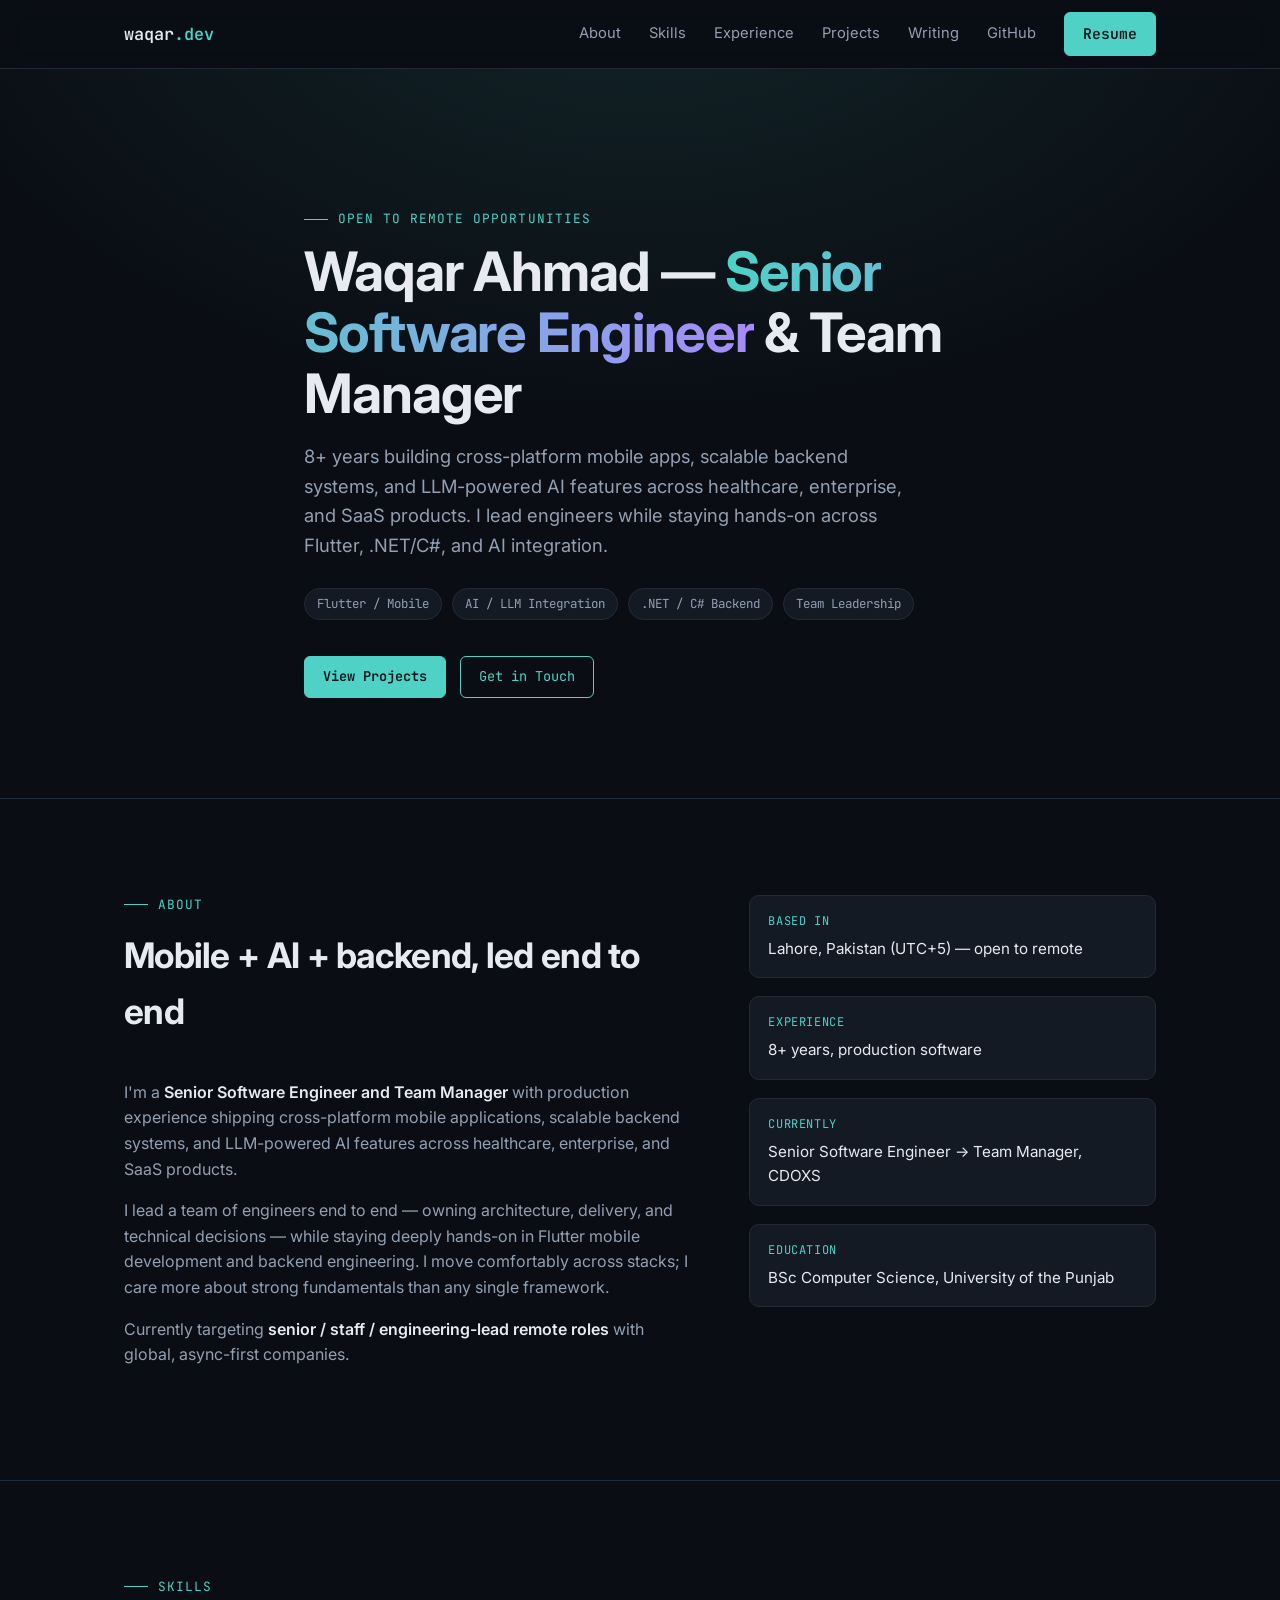
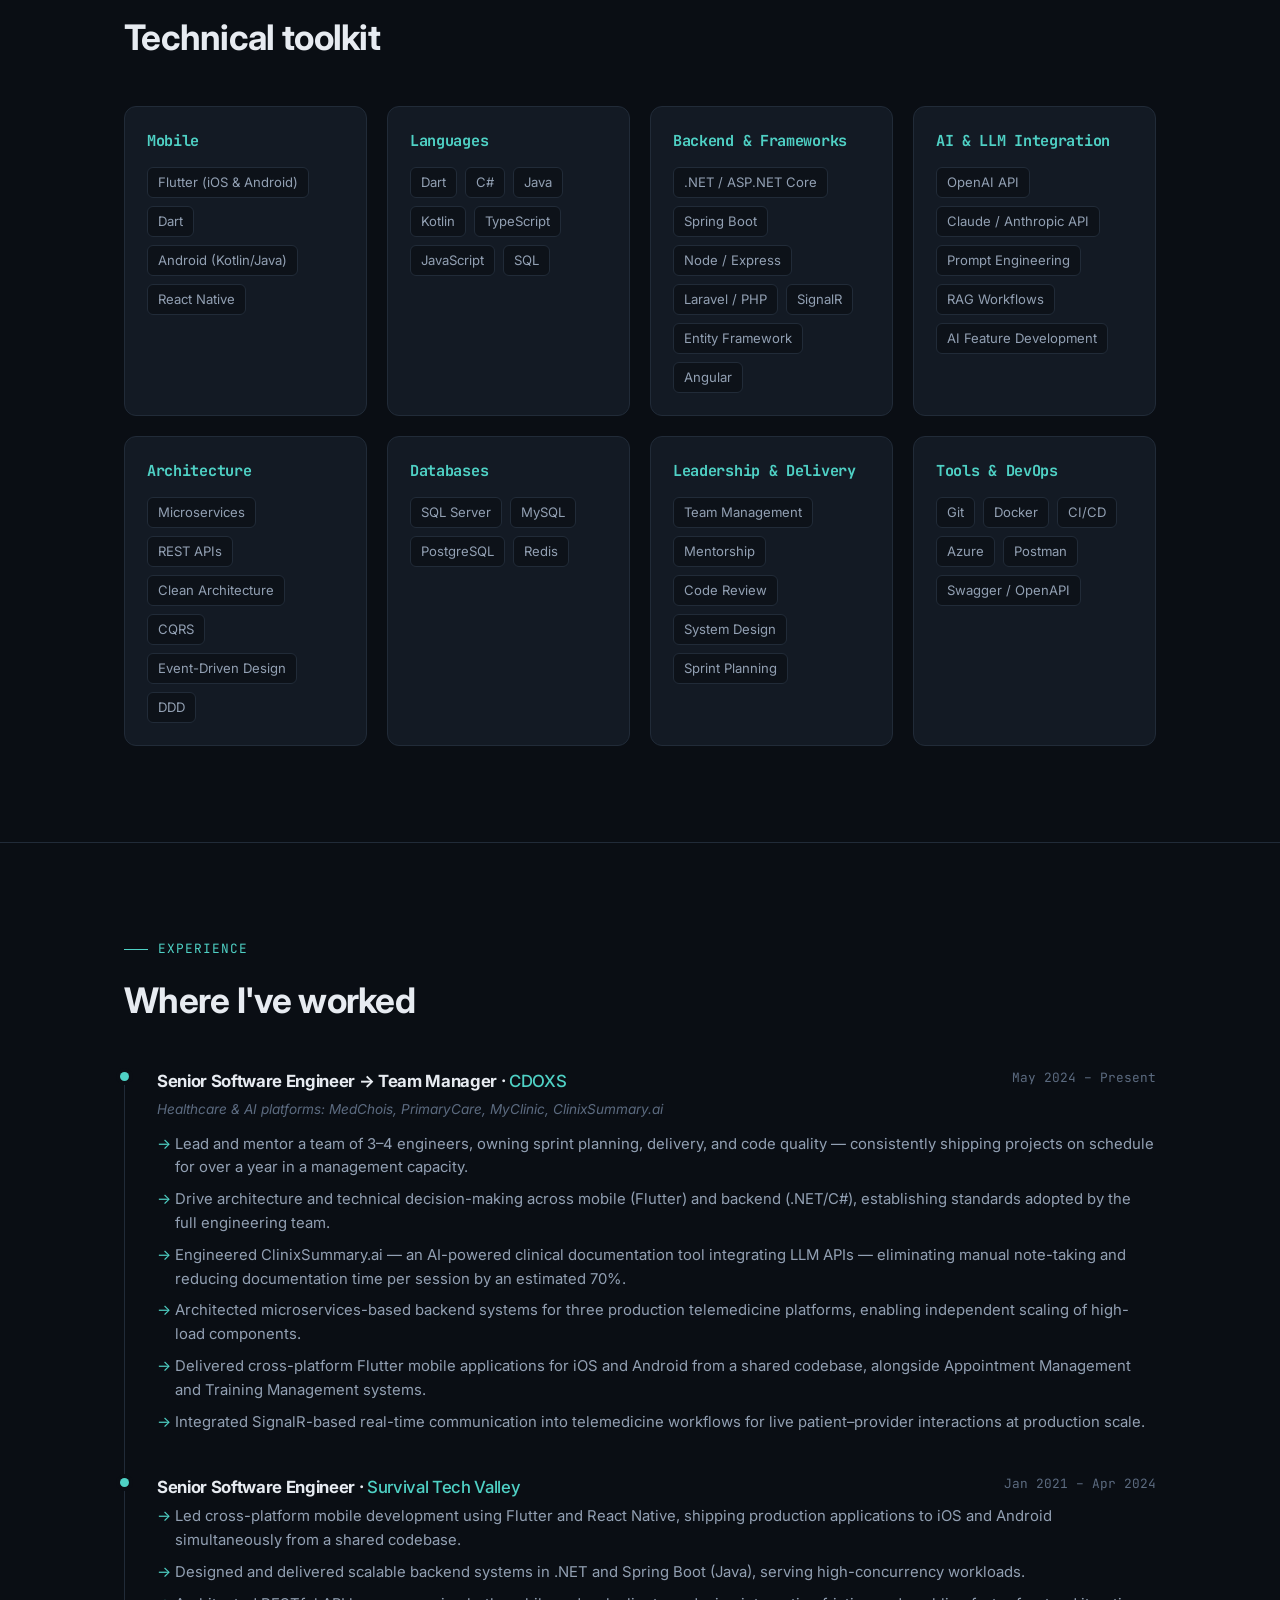
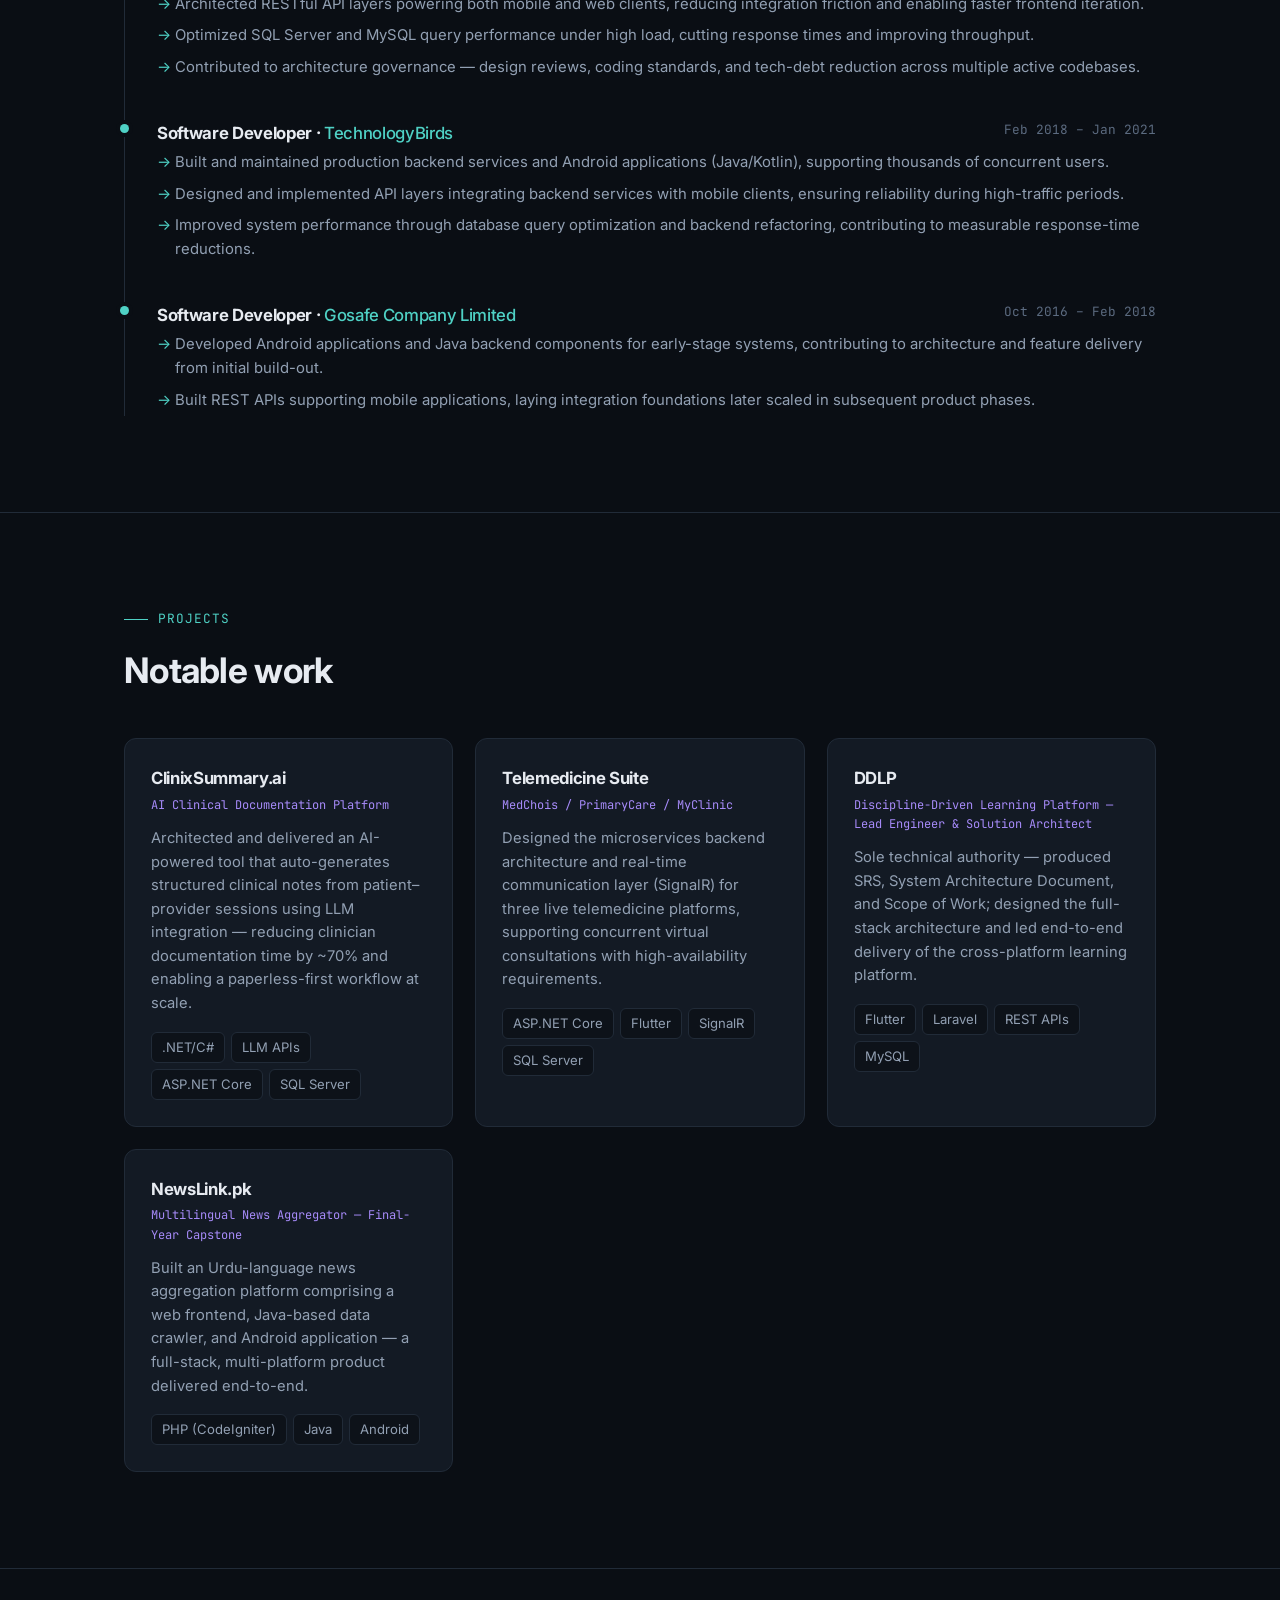
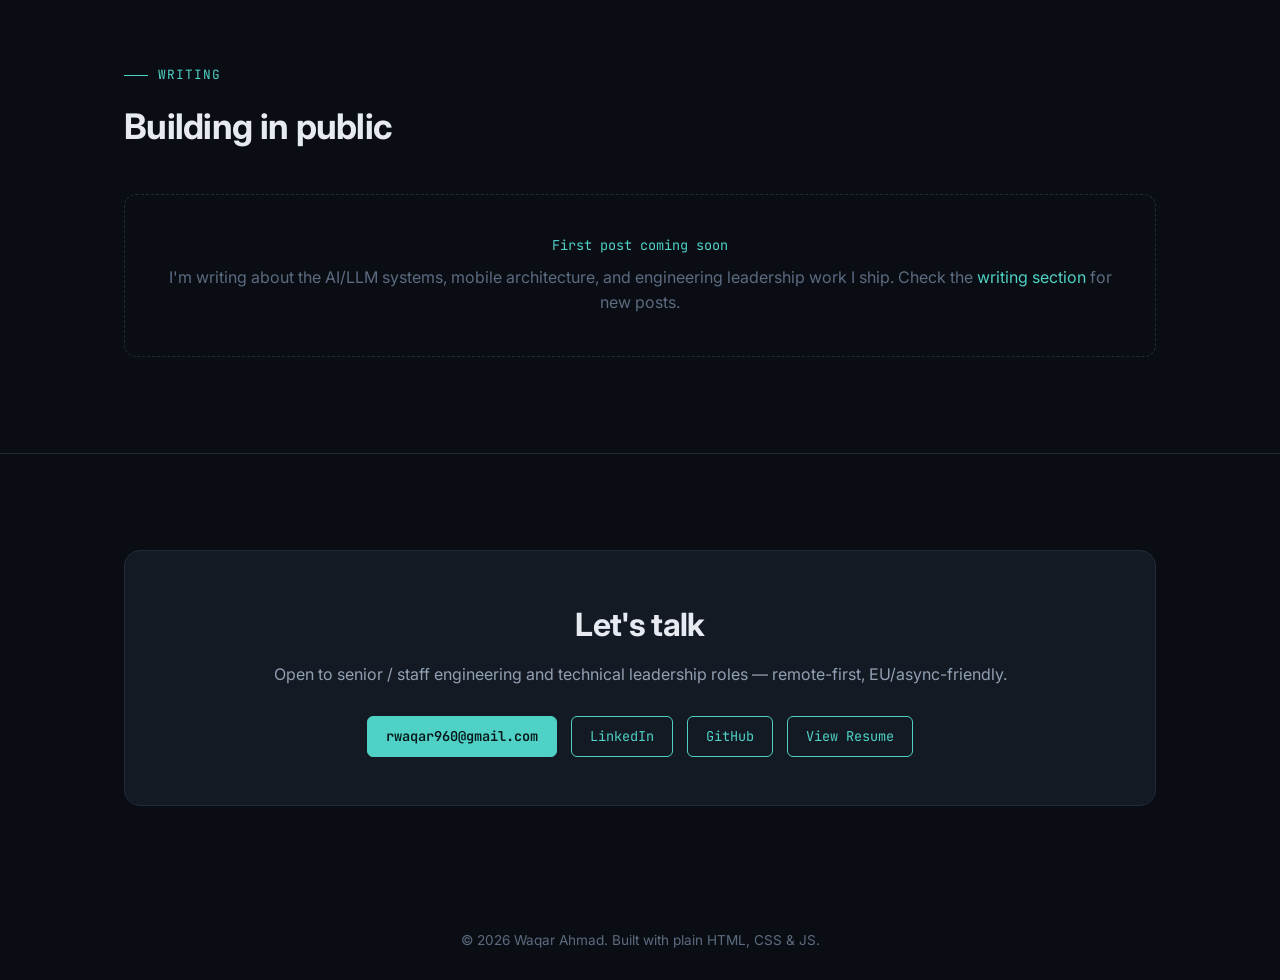
==== index.html @ 9ad50380 "Fix LinkedIn profile URL" ====
<!DOCTYPE html>
<html lang="en">
<head>
<meta charset="UTF-8">
<meta name="viewport" content="width=device-width, initial-scale=1.0">
<title>Waqar Ahmad — Senior Software Engineer & Team Manager</title>
<meta name="description" content="Waqar Ahmad — Senior Software Engineer & Team Manager specializing in Flutter mobile, AI/LLM integration, and .NET/C# backend systems.">
<link rel="icon" href="assets/img/favicon.svg" type="image/svg+xml">
<link rel="preconnect" href="https://fonts.googleapis.com">
<link rel="preconnect" href="https://fonts.gstatic.com" crossorigin>
<link href="https://fonts.googleapis.com/css2?family=Inter:wght@400;500;600;700&family=JetBrains+Mono:wght@400;500;600&display=swap" rel="stylesheet">
<link rel="stylesheet" href="assets/css/style.css">
</head>
<body>

<header>
  <nav class="wrap">
    <a href="#top" class="logo">waqar<span>.dev</span></a>
    <button class="nav-toggle" aria-label="Toggle navigation">☰</button>
    <div class="nav-links">
      <a href="#about">About</a>
      <a href="#skills">Skills</a>
      <a href="#experience">Experience</a>
      <a href="#projects">Projects</a>
      <a href="blog/index.html">Writing</a>
      <a href="https://github.com/rwaqar960" target="_blank" rel="noopener">GitHub</a>
      <a href="resume.html" class="btn solid">Resume</a>
    </div>
  </nav>
</header>

<main>

  <section class="hero" id="top">
    <div class="wrap hero-content">
      <div class="eyebrow">Open to remote opportunities</div>
      <h1>Waqar Ahmad — <span class="grad">Senior Software Engineer</span> & Team Manager</h1>
      <p class="subtitle">
        8+ years building cross-platform mobile apps, scalable backend systems, and LLM-powered AI features
        across healthcare, enterprise, and SaaS products. I lead engineers while staying hands-on across
        Flutter, .NET/C#, and AI integration.
      </p>
      <div class="tags">
        <span class="tag">Flutter / Mobile</span>
        <span class="tag">AI / LLM Integration</span>
        <span class="tag">.NET / C# Backend</span>
        <span class="tag">Team Leadership</span>
      </div>
      <div class="cta-row">
        <a href="#projects" class="btn solid">View Projects</a>
        <a href="#contact" class="btn">Get in Touch</a>
      </div>
    </div>
  </section>

  <section id="about" data-reveal>
    <div class="wrap about-grid">
      <div>
        <div class="eyebrow">About</div>
        <h2 class="section-title">Mobile + AI + backend, led end to end</h2>
        <p>
          I'm a <strong>Senior Software Engineer and Team Manager</strong> with production experience shipping
          cross-platform mobile applications, scalable backend systems, and LLM-powered AI features across
          healthcare, enterprise, and SaaS products.
        </p>
        <p>
          I lead a team of engineers end to end — owning architecture, delivery, and technical decisions — while
          staying deeply hands-on in Flutter mobile development and backend engineering. I move comfortably across
          stacks; I care more about strong fundamentals than any single framework.
        </p>
        <p>
          Currently targeting <strong>senior / staff / engineering-lead remote roles</strong> with global,
          async-first companies.
        </p>
      </div>
      <div class="fact-list">
        <div class="fact"><div class="k">Based in</div><div class="v">Lahore, Pakistan (UTC+5) — open to remote</div></div>
        <div class="fact"><div class="k">Experience</div><div class="v">8+ years, production software</div></div>
        <div class="fact"><div class="k">Currently</div><div class="v">Senior Software Engineer → Team Manager, CDOXS</div></div>
        <div class="fact"><div class="k">Education</div><div class="v">BSc Computer Science, University of the Punjab</div></div>
      </div>
    </div>
  </section>

  <section id="skills" data-reveal>
    <div class="wrap">
      <div class="eyebrow">Skills</div>
      <h2 class="section-title">Technical toolkit</h2>
      <div class="skills-grid">
        <div class="skill-card">
          <h3>Mobile</h3>
          <div class="chips">
            <span class="chip">Flutter (iOS & Android)</span>
            <span class="chip">Dart</span>
            <span class="chip">Android (Kotlin/Java)</span>
            <span class="chip">React Native</span>
          </div>
        </div>
        <div class="skill-card">
          <h3>Languages</h3>
          <div class="chips">
            <span class="chip">Dart</span>
            <span class="chip">C#</span>
            <span class="chip">Java</span>
            <span class="chip">Kotlin</span>
            <span class="chip">TypeScript</span>
            <span class="chip">JavaScript</span>
            <span class="chip">SQL</span>
          </div>
        </div>
        <div class="skill-card">
          <h3>Backend & Frameworks</h3>
          <div class="chips">
            <span class="chip">.NET / ASP.NET Core</span>
            <span class="chip">Spring Boot</span>
            <span class="chip">Node / Express</span>
            <span class="chip">Laravel / PHP</span>
            <span class="chip">SignalR</span>
            <span class="chip">Entity Framework</span>
            <span class="chip">Angular</span>
          </div>
        </div>
        <div class="skill-card">
          <h3>AI & LLM Integration</h3>
          <div class="chips">
            <span class="chip">OpenAI API</span>
            <span class="chip">Claude / Anthropic API</span>
            <span class="chip">Prompt Engineering</span>
            <span class="chip">RAG Workflows</span>
            <span class="chip">AI Feature Development</span>
          </div>
        </div>
        <div class="skill-card">
          <h3>Architecture</h3>
          <div class="chips">
            <span class="chip">Microservices</span>
            <span class="chip">REST APIs</span>
            <span class="chip">Clean Architecture</span>
            <span class="chip">CQRS</span>
            <span class="chip">Event-Driven Design</span>
            <span class="chip">DDD</span>
          </div>
        </div>
        <div class="skill-card">
          <h3>Databases</h3>
          <div class="chips">
            <span class="chip">SQL Server</span>
            <span class="chip">MySQL</span>
            <span class="chip">PostgreSQL</span>
            <span class="chip">Redis</span>
          </div>
        </div>
        <div class="skill-card">
          <h3>Leadership & Delivery</h3>
          <div class="chips">
            <span class="chip">Team Management</span>
            <span class="chip">Mentorship</span>
            <span class="chip">Code Review</span>
            <span class="chip">System Design</span>
            <span class="chip">Sprint Planning</span>
          </div>
        </div>
        <div class="skill-card">
          <h3>Tools & DevOps</h3>
          <div class="chips">
            <span class="chip">Git</span>
            <span class="chip">Docker</span>
            <span class="chip">CI/CD</span>
            <span class="chip">Azure</span>
            <span class="chip">Postman</span>
            <span class="chip">Swagger / OpenAPI</span>
          </div>
        </div>
      </div>
    </div>
  </section>

  <section id="experience" data-reveal>
    <div class="wrap">
      <div class="eyebrow">Experience</div>
      <h2 class="section-title">Where I've worked</h2>
      <div class="timeline">

        <div class="timeline-item">
          <div class="role-row">
            <h3>Senior Software Engineer → Team Manager · <span class="company">CDOXS</span></h3>
            <span class="dates">May 2024 – Present</span>
          </div>
          <div class="context">Healthcare & AI platforms: MedChois, PrimaryCare, MyClinic, ClinixSummary.ai</div>
          <ul>
            <li>Lead and mentor a team of 3–4 engineers, owning sprint planning, delivery, and code quality — consistently shipping projects on schedule for over a year in a management capacity.</li>
            <li>Drive architecture and technical decision-making across mobile (Flutter) and backend (.NET/C#), establishing standards adopted by the full engineering team.</li>
            <li>Engineered ClinixSummary.ai — an AI-powered clinical documentation tool integrating LLM APIs — eliminating manual note-taking and reducing documentation time per session by an estimated 70%.</li>
            <li>Architected microservices-based backend systems for three production telemedicine platforms, enabling independent scaling of high-load components.</li>
            <li>Delivered cross-platform Flutter mobile applications for iOS and Android from a shared codebase, alongside Appointment Management and Training Management systems.</li>
            <li>Integrated SignalR-based real-time communication into telemedicine workflows for live patient–provider interactions at production scale.</li>
          </ul>
        </div>

        <div class="timeline-item">
          <div class="role-row">
            <h3>Senior Software Engineer · <span class="company">Survival Tech Valley</span></h3>
            <span class="dates">Jan 2021 – Apr 2024</span>
          </div>
          <ul>
            <li>Led cross-platform mobile development using Flutter and React Native, shipping production applications to iOS and Android simultaneously from a shared codebase.</li>
            <li>Designed and delivered scalable backend systems in .NET and Spring Boot (Java), serving high-concurrency workloads.</li>
            <li>Architected RESTful API layers powering both mobile and web clients, reducing integration friction and enabling faster frontend iteration.</li>
            <li>Optimized SQL Server and MySQL query performance under high load, cutting response times and improving throughput.</li>
            <li>Contributed to architecture governance — design reviews, coding standards, and tech-debt reduction across multiple active codebases.</li>
          </ul>
        </div>

        <div class="timeline-item">
          <div class="role-row">
            <h3>Software Developer · <span class="company">TechnologyBirds</span></h3>
            <span class="dates">Feb 2018 – Jan 2021</span>
          </div>
          <ul>
            <li>Built and maintained production backend services and Android applications (Java/Kotlin), supporting thousands of concurrent users.</li>
            <li>Designed and implemented API layers integrating backend services with mobile clients, ensuring reliability during high-traffic periods.</li>
            <li>Improved system performance through database query optimization and backend refactoring, contributing to measurable response-time reductions.</li>
          </ul>
        </div>

        <div class="timeline-item">
          <div class="role-row">
            <h3>Software Developer · <span class="company">Gosafe Company Limited</span></h3>
            <span class="dates">Oct 2016 – Feb 2018</span>
          </div>
          <ul>
            <li>Developed Android applications and Java backend components for early-stage systems, contributing to architecture and feature delivery from initial build-out.</li>
            <li>Built REST APIs supporting mobile applications, laying integration foundations later scaled in subsequent product phases.</li>
          </ul>
        </div>

      </div>
    </div>
  </section>

  <section id="projects" data-reveal>
    <div class="wrap">
      <div class="eyebrow">Projects</div>
      <h2 class="section-title">Notable work</h2>
      <div class="projects-grid">

        <div class="project-card">
          <h3>ClinixSummary.ai</h3>
          <span class="role">AI Clinical Documentation Platform</span>
          <p>Architected and delivered an AI-powered tool that auto-generates structured clinical notes from patient–provider sessions using LLM integration — reducing clinician documentation time by ~70% and enabling a paperless-first workflow at scale.</p>
          <div class="chips">
            <span class="chip">.NET/C#</span><span class="chip">LLM APIs</span><span class="chip">ASP.NET Core</span><span class="chip">SQL Server</span>
          </div>
        </div>

        <div class="project-card">
          <h3>Telemedicine Suite</h3>
          <span class="role">MedChois / PrimaryCare / MyClinic</span>
          <p>Designed the microservices backend architecture and real-time communication layer (SignalR) for three live telemedicine platforms, supporting concurrent virtual consultations with high-availability requirements.</p>
          <div class="chips">
            <span class="chip">ASP.NET Core</span><span class="chip">Flutter</span><span class="chip">SignalR</span><span class="chip">SQL Server</span>
          </div>
        </div>

        <div class="project-card">
          <h3>DDLP</h3>
          <span class="role">Discipline-Driven Learning Platform — Lead Engineer & Solution Architect</span>
          <p>Sole technical authority — produced SRS, System Architecture Document, and Scope of Work; designed the full-stack architecture and led end-to-end delivery of the cross-platform learning platform.</p>
          <div class="chips">
            <span class="chip">Flutter</span><span class="chip">Laravel</span><span class="chip">REST APIs</span><span class="chip">MySQL</span>
          </div>
        </div>

        <div class="project-card">
          <h3>NewsLink.pk</h3>
          <span class="role">Multilingual News Aggregator — Final-Year Capstone</span>
          <p>Built an Urdu-language news aggregation platform comprising a web frontend, Java-based data crawler, and Android application — a full-stack, multi-platform product delivered end-to-end.</p>
          <div class="chips">
            <span class="chip">PHP (CodeIgniter)</span><span class="chip">Java</span><span class="chip">Android</span>
          </div>
        </div>

      </div>
    </div>
  </section>

  <section id="writing-preview" data-reveal>
    <div class="wrap">
      <div class="eyebrow">Writing</div>
      <h2 class="section-title">Building in public</h2>
      <div class="writing-empty">
        <div class="k">First post coming soon</div>
        <p>I'm writing about the AI/LLM systems, mobile architecture, and engineering leadership work I ship. Check the <a href="blog/index.html" style="color:var(--accent)">writing section</a> for new posts.</p>
      </div>
    </div>
  </section>

  <section id="contact" data-reveal>
    <div class="wrap">
      <div class="contact-box">
        <h2>Let's talk</h2>
        <p>Open to senior / staff engineering and technical leadership roles — remote-first, EU/async-friendly.</p>
        <div class="contact-links">
          <a href="mailto:rwaqar960@gmail.com" class="btn solid">rwaqar960@gmail.com</a>
          <a href="https://www.linkedin.com/in/waqar-ahmad-pk/" class="btn" target="_blank" rel="noopener">LinkedIn</a>
          <a href="https://github.com/rwaqar960" class="btn" target="_blank" rel="noopener">GitHub</a>
          <a href="resume.html" class="btn">View Resume</a>
        </div>
      </div>
    </div>
  </section>

</main>

<footer>
  <div class="wrap">&copy; <span id="year"></span> Waqar Ahmad. Built with plain HTML, CSS & JS.</div>
</footer>

<script src="assets/js/main.js"></script>
</body>
</html>
---- assets/css/style.css ----
/* ---------- Reset ---------- */
*, *::before, *::after { box-sizing: border-box; margin: 0; padding: 0; }
html { scroll-behavior: smooth; }
img { max-width: 100%; display: block; }
a { color: inherit; text-decoration: none; }
ul { list-style: none; }
button { font: inherit; color: inherit; background: none; border: none; cursor: pointer; }

/* ---------- Tokens ---------- */
:root {
  --bg: #0a0e14;
  --bg-alt: #0d1219;
  --surface: #131a24;
  --surface-hover: #182130;
  --border: #212b38;
  --text: #e7ebf1;
  --text-dim: #92a0b3;
  --text-faint: #5c6b80;
  --accent: #4fd1c5;
  --accent-2: #a78bfa;
  --accent-soft: rgba(79, 209, 197, 0.12);
  --font-body: 'Inter', -apple-system, BlinkMacSystemFont, 'Segoe UI', sans-serif;
  --font-mono: 'JetBrains Mono', ui-monospace, 'SFMono-Regular', Menlo, monospace;
  --max-w: 1080px;
}

body {
  background: var(--bg);
  color: var(--text);
  font-family: var(--font-body);
  line-height: 1.6;
  -webkit-font-smoothing: antialiased;
}

.wrap { max-width: var(--max-w); margin: 0 auto; padding: 0 24px; }

section { padding: 96px 0; border-bottom: 1px solid var(--border); }
section:last-of-type { border-bottom: none; }

.eyebrow {
  font-family: var(--font-mono);
  font-size: 0.8rem;
  color: var(--accent);
  letter-spacing: 0.08em;
  text-transform: uppercase;
  margin-bottom: 12px;
  display: flex;
  align-items: center;
  gap: 10px;
}
.eyebrow::before {
  content: '';
  width: 24px; height: 1px;
  background: var(--accent);
}

h1, h2, h3, h4 { font-weight: 700; letter-spacing: -0.02em; }
h2.section-title { font-size: clamp(1.6rem, 3vw, 2.2rem); margin-bottom: 40px; }

/* ---------- Nav ---------- */
header {
  position: sticky; top: 0; z-index: 100;
  background: rgba(10, 14, 20, 0.85);
  backdrop-filter: blur(10px);
  border-bottom: 1px solid var(--border);
}
nav.wrap { display: flex; align-items: center; justify-content: space-between; height: 68px; }
.logo { font-family: var(--font-mono); font-weight: 600; font-size: 1.05rem; color: var(--text); }
.logo span { color: var(--accent); }

.nav-links { display: flex; gap: 28px; align-items: center; }
.nav-links a {
  font-size: 0.92rem; color: var(--text-dim);
  transition: color 0.15s ease;
}
.nav-links a:hover { color: var(--accent); }
.nav-links .btn { color: var(--bg); }

.nav-toggle { display: none; }

.btn {
  font-family: var(--font-mono);
  font-size: 0.85rem;
  padding: 9px 18px;
  border-radius: 6px;
  border: 1px solid var(--accent);
  color: var(--accent);
  transition: all 0.15s ease;
  display: inline-flex;
  align-items: center;
  gap: 8px;
}
.btn:hover { background: var(--accent-soft); }
.btn.solid { background: var(--accent); color: #05171a; border-color: var(--accent); font-weight: 600; }
.btn.solid:hover { filter: brightness(1.08); background: var(--accent); }

/* ---------- Hero ---------- */
.hero {
  padding: 140px 0 100px;
  border-bottom: 1px solid var(--border);
  position: relative;
  overflow: hidden;
}
.hero::before {
  content: '';
  position: absolute; inset: -20% -10% auto -10%;
  height: 500px;
  background: radial-gradient(ellipse at top, var(--accent-soft), transparent 70%);
  pointer-events: none;
}
.hero-content { position: relative; max-width: 720px; }
.hero h1 { font-size: clamp(2.2rem, 5vw, 3.4rem); line-height: 1.12; margin-bottom: 18px; }
.hero h1 .grad {
  background: linear-gradient(90deg, var(--accent), var(--accent-2));
  -webkit-background-clip: text;
  background-clip: text;
  color: transparent;
}
.hero .subtitle { font-size: 1.15rem; color: var(--text-dim); margin-bottom: 28px; max-width: 620px; }
.hero .tags { display: flex; flex-wrap: wrap; gap: 10px; margin-bottom: 36px; }
.tag {
  font-family: var(--font-mono);
  font-size: 0.78rem;
  padding: 5px 12px;
  border-radius: 999px;
  background: var(--surface);
  border: 1px solid var(--border);
  color: var(--text-dim);
}
.hero .cta-row { display: flex; gap: 14px; flex-wrap: wrap; }

/* ---------- About ---------- */
.about-grid { display: grid; grid-template-columns: 1.4fr 1fr; gap: 56px; }
.about-grid p { color: var(--text-dim); margin-bottom: 16px; }
.about-grid p strong { color: var(--text); font-weight: 600; }
.fact-list { display: flex; flex-direction: column; gap: 18px; }
.fact {
  background: var(--surface);
  border: 1px solid var(--border);
  border-radius: 10px;
  padding: 16px 18px;
}
.fact .k { font-family: var(--font-mono); font-size: 0.75rem; color: var(--accent); text-transform: uppercase; letter-spacing: 0.05em; margin-bottom: 6px; }
.fact .v { font-size: 0.95rem; color: var(--text); }

/* ---------- Skills ---------- */
.skills-grid {
  display: grid;
  grid-template-columns: repeat(auto-fit, minmax(230px, 1fr));
  gap: 20px;
}
.skill-card {
  background: var(--surface);
  border: 1px solid var(--border);
  border-radius: 12px;
  padding: 22px;
}
.skill-card h3 {
  font-size: 0.95rem;
  color: var(--accent);
  margin-bottom: 14px;
  font-family: var(--font-mono);
}
.skill-card .chips { display: flex; flex-wrap: wrap; gap: 8px; }
.chip {
  font-size: 0.82rem;
  padding: 4px 10px;
  border-radius: 6px;
  background: var(--bg-alt);
  border: 1px solid var(--border);
  color: var(--text-dim);
}

/* ---------- Experience ---------- */
.timeline { display: flex; flex-direction: column; gap: 0; }
.timeline-item {
  position: relative;
  padding: 0 0 40px 32px;
  border-left: 1px solid var(--border);
}
.timeline-item:last-child { padding-bottom: 4px; }
.timeline-item::before {
  content: '';
  position: absolute; left: -5px; top: 4px;
  width: 9px; height: 9px; border-radius: 50%;
  background: var(--accent);
  box-shadow: 0 0 0 4px var(--bg);
}
.timeline-item .role-row {
  display: flex; justify-content: space-between; flex-wrap: wrap; gap: 8px;
  margin-bottom: 4px;
}
.timeline-item h3 { font-size: 1.05rem; }
.timeline-item .company { color: var(--accent); font-weight: 500; }
.timeline-item .dates { font-family: var(--font-mono); font-size: 0.8rem; color: var(--text-faint); white-space: nowrap; }
.timeline-item .context { font-size: 0.85rem; color: var(--text-faint); margin-bottom: 12px; font-style: italic; }
.timeline-item ul { display: flex; flex-direction: column; gap: 8px; }
.timeline-item li { color: var(--text-dim); font-size: 0.93rem; padding-left: 18px; position: relative; }
.timeline-item li::before { content: '→'; position: absolute; left: 0; color: var(--accent); }

/* ---------- Projects ---------- */
.projects-grid {
  display: grid;
  grid-template-columns: repeat(auto-fit, minmax(320px, 1fr));
  gap: 22px;
}
.project-card {
  background: var(--surface);
  border: 1px solid var(--border);
  border-radius: 12px;
  padding: 26px;
  transition: border-color 0.15s ease, transform 0.15s ease;
}
.project-card:hover { border-color: var(--accent); transform: translateY(-2px); }
.project-card h3 { font-size: 1.05rem; margin-bottom: 4px; }
.project-card .role { font-family: var(--font-mono); font-size: 0.75rem; color: var(--accent-2); margin-bottom: 12px; display: block; }
.project-card p { color: var(--text-dim); font-size: 0.92rem; margin-bottom: 16px; }
.project-card .chips { display: flex; flex-wrap: wrap; gap: 6px; }

/* ---------- Writing ---------- */
.writing-empty {
  border: 1px dashed var(--border);
  border-radius: 12px;
  padding: 40px;
  text-align: center;
  color: var(--text-faint);
}
.writing-empty .k { font-family: var(--font-mono); color: var(--accent); font-size: 0.85rem; margin-bottom: 8px; }

/* ---------- Contact ---------- */
.contact-box {
  background: var(--surface);
  border: 1px solid var(--border);
  border-radius: 16px;
  padding: 48px;
  text-align: center;
}
.contact-box h2 { font-size: clamp(1.5rem, 3vw, 2rem); margin-bottom: 12px; }
.contact-box p { color: var(--text-dim); margin-bottom: 28px; }
.contact-links { display: flex; justify-content: center; gap: 14px; flex-wrap: wrap; }

footer {
  padding: 28px 0;
  text-align: center;
  color: var(--text-faint);
  font-size: 0.85rem;
}

/* ---------- Reveal animation ---------- */
[data-reveal] { opacity: 0; transform: translateY(16px); transition: opacity 0.6s ease, transform 0.6s ease; }
[data-reveal].is-visible { opacity: 1; transform: translateY(0); }

/* ---------- Responsive ---------- */
@media (max-width: 760px) {
  section { padding: 64px 0; }
  .about-grid { grid-template-columns: 1fr; gap: 32px; }
  .nav-links {
    position: fixed; top: 68px; left: 0; right: 0;
    background: var(--bg-alt);
    border-bottom: 1px solid var(--border);
    flex-direction: column;
    padding: 20px 24px;
    gap: 18px;
    transform: translateY(-150%);
    transition: transform 0.2s ease;
  }
  .nav-links.open { transform: translateY(0); }
  .nav-toggle { display: block; font-size: 1.4rem; }
  .contact-box { padding: 32px 20px; }
}
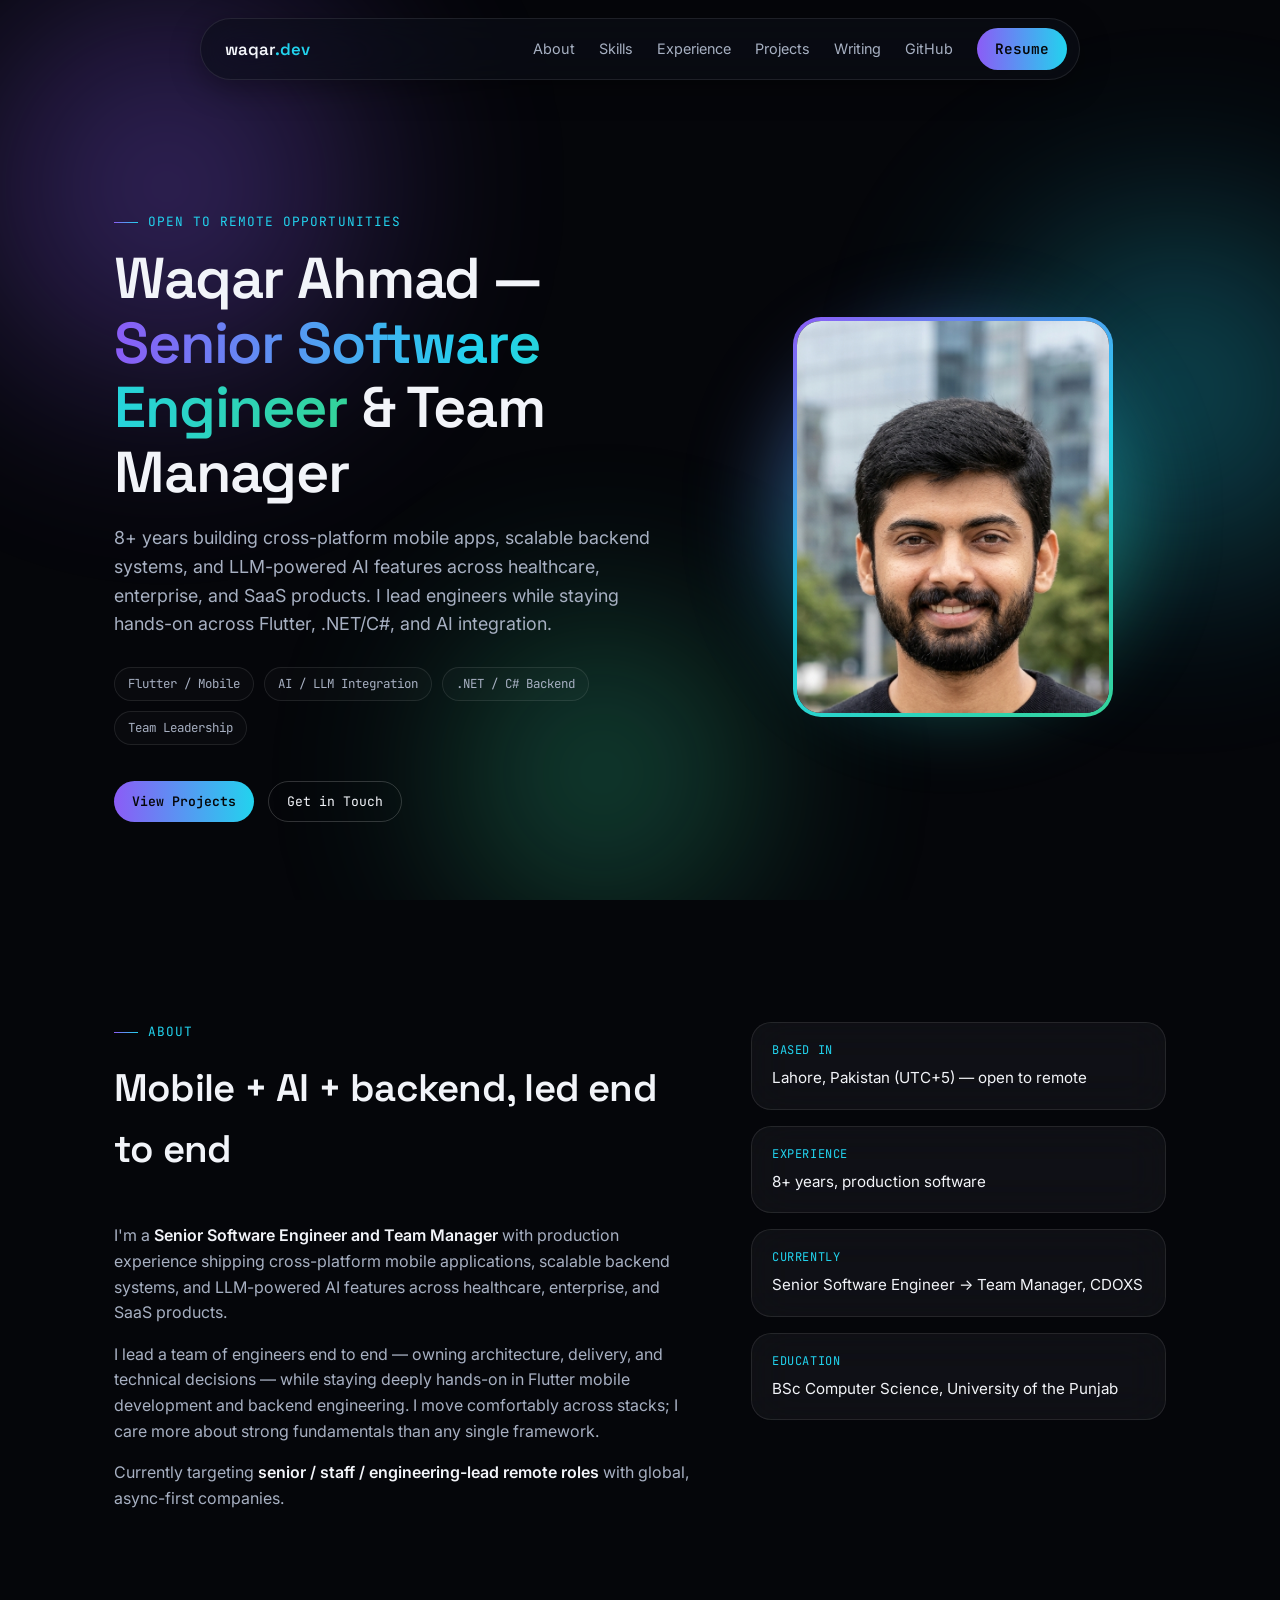
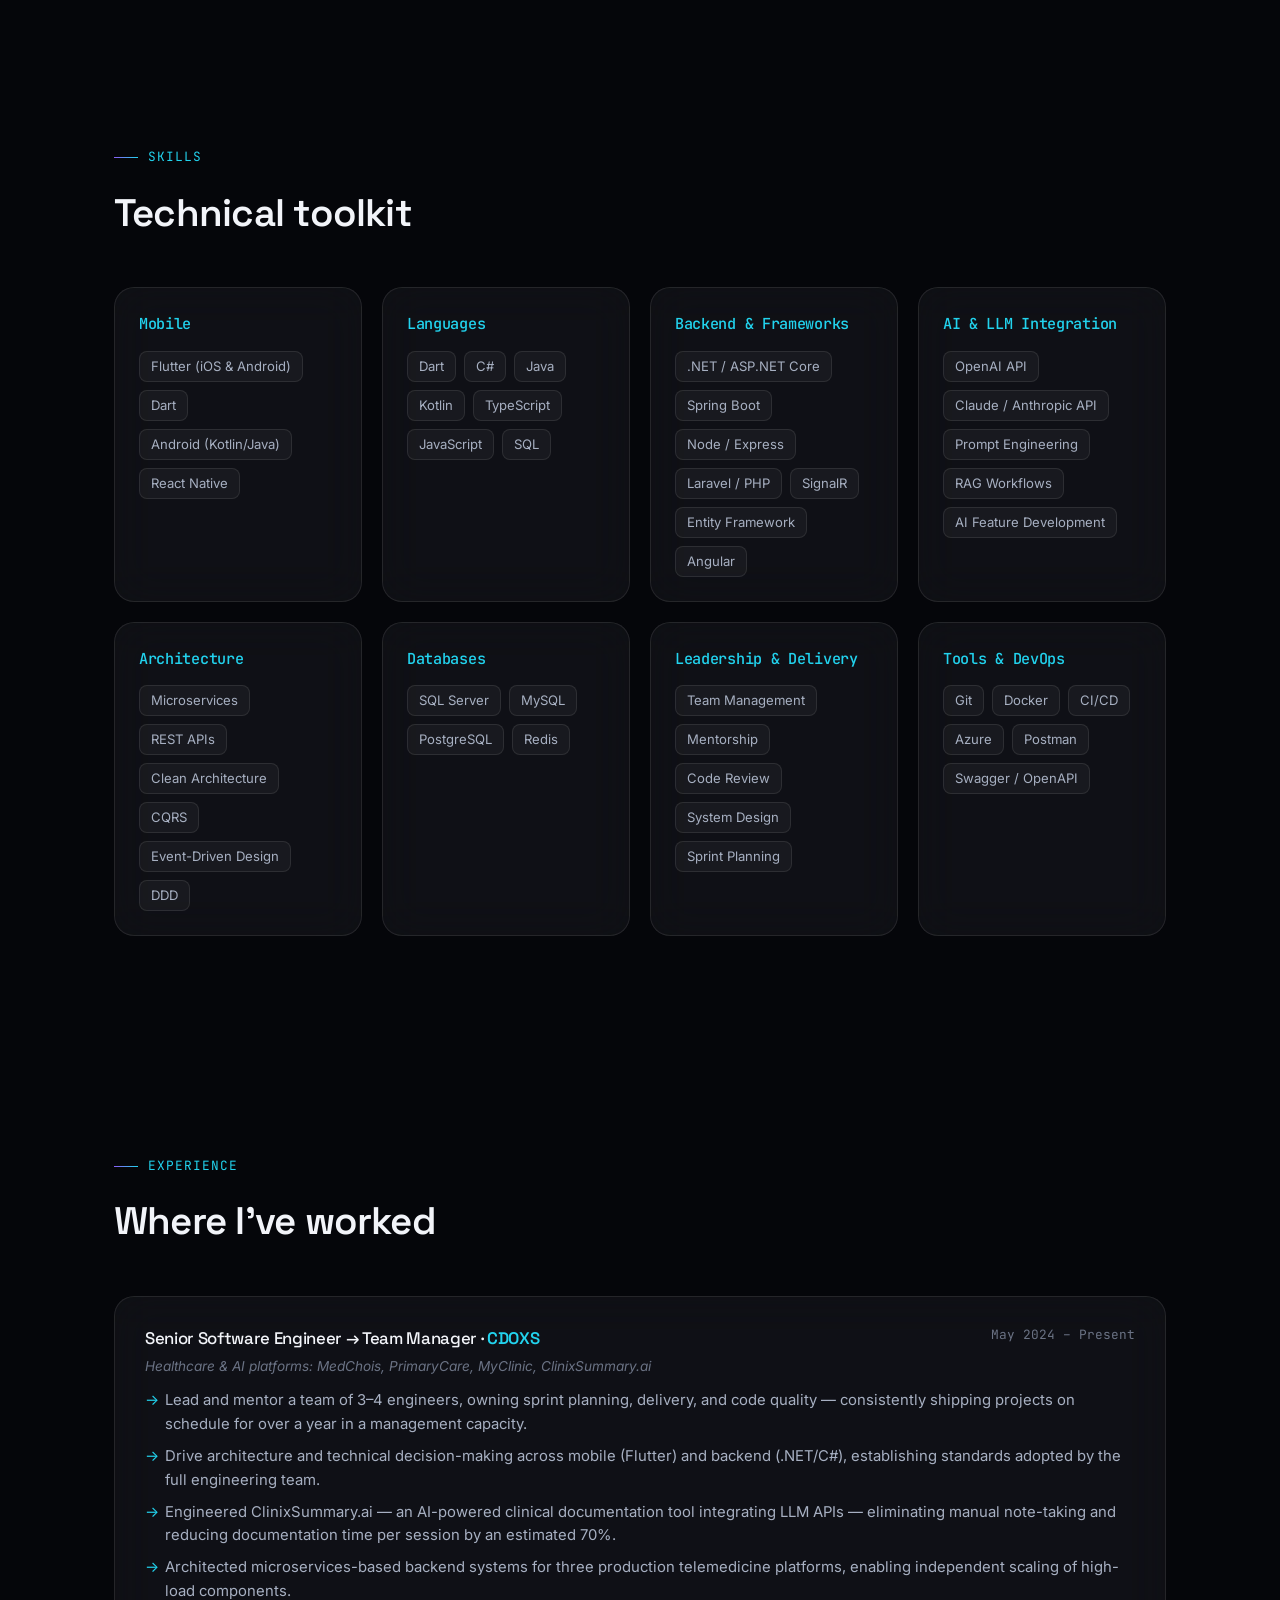
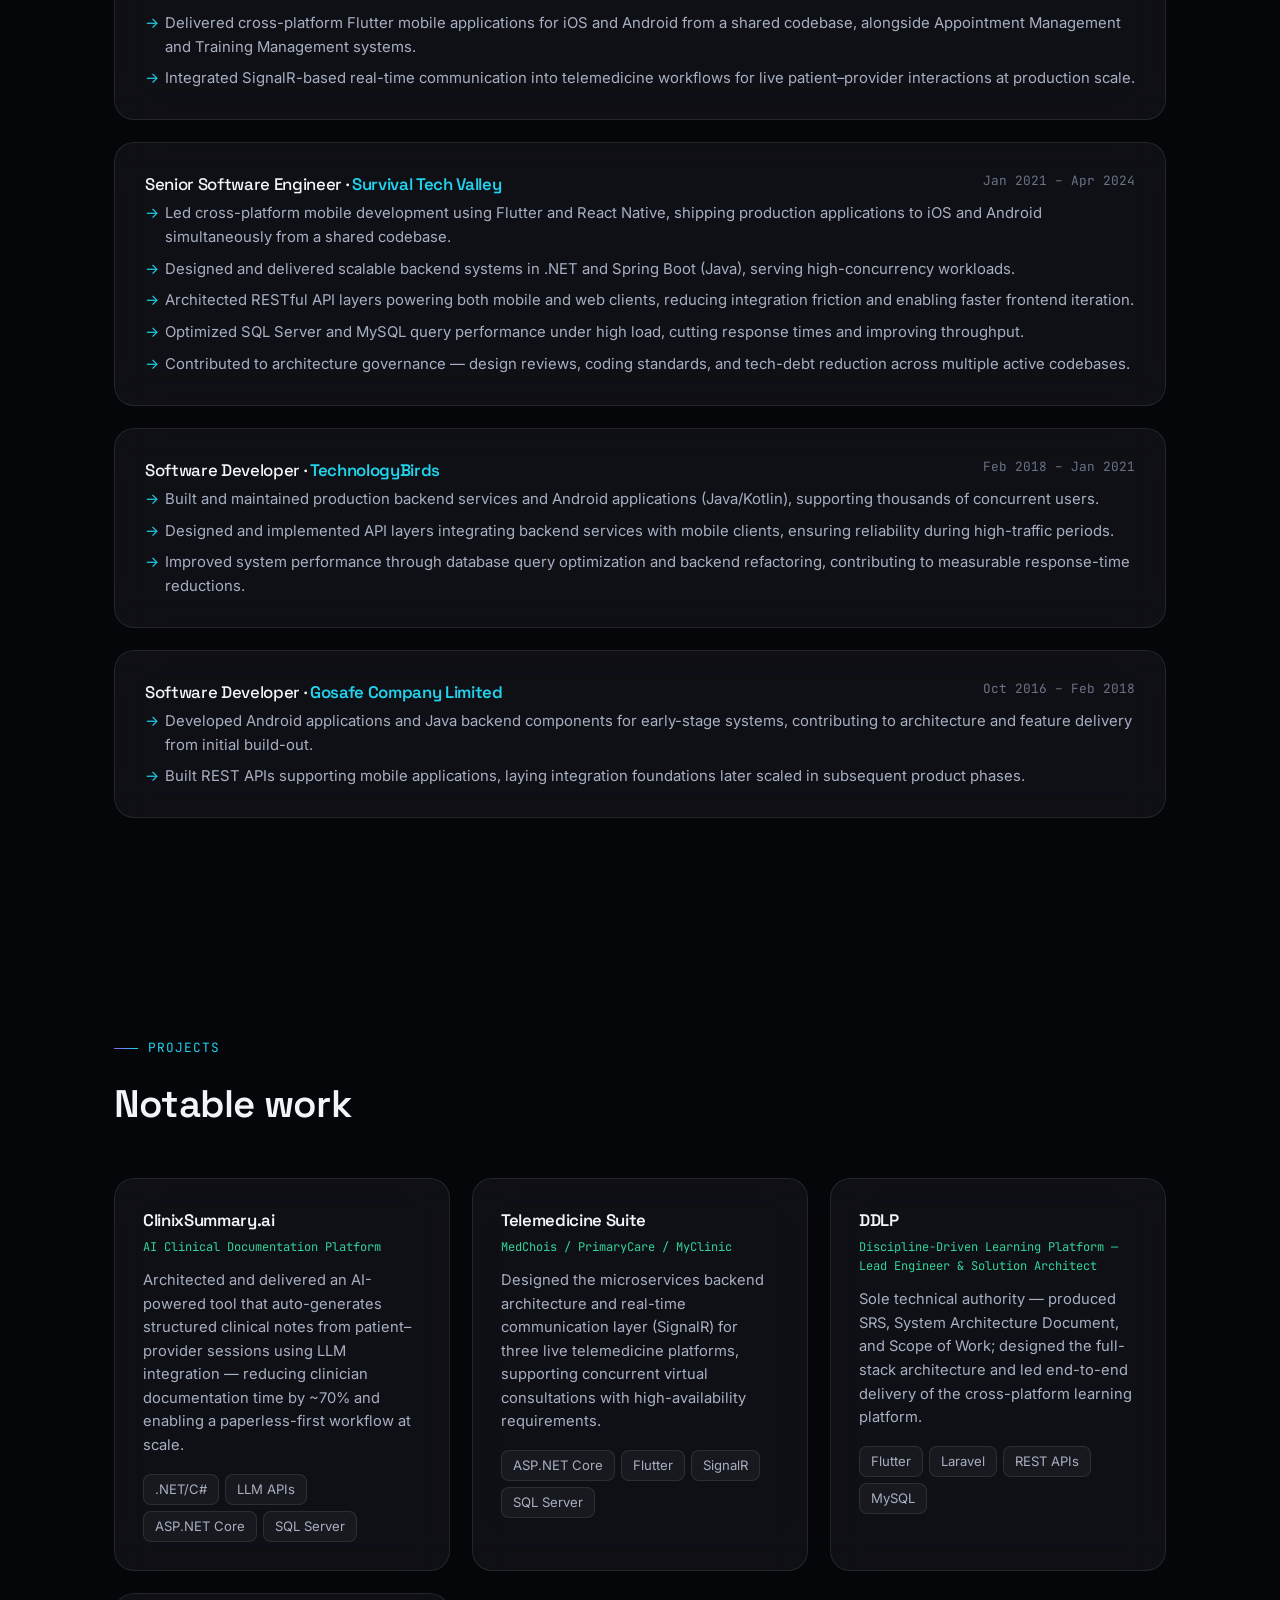
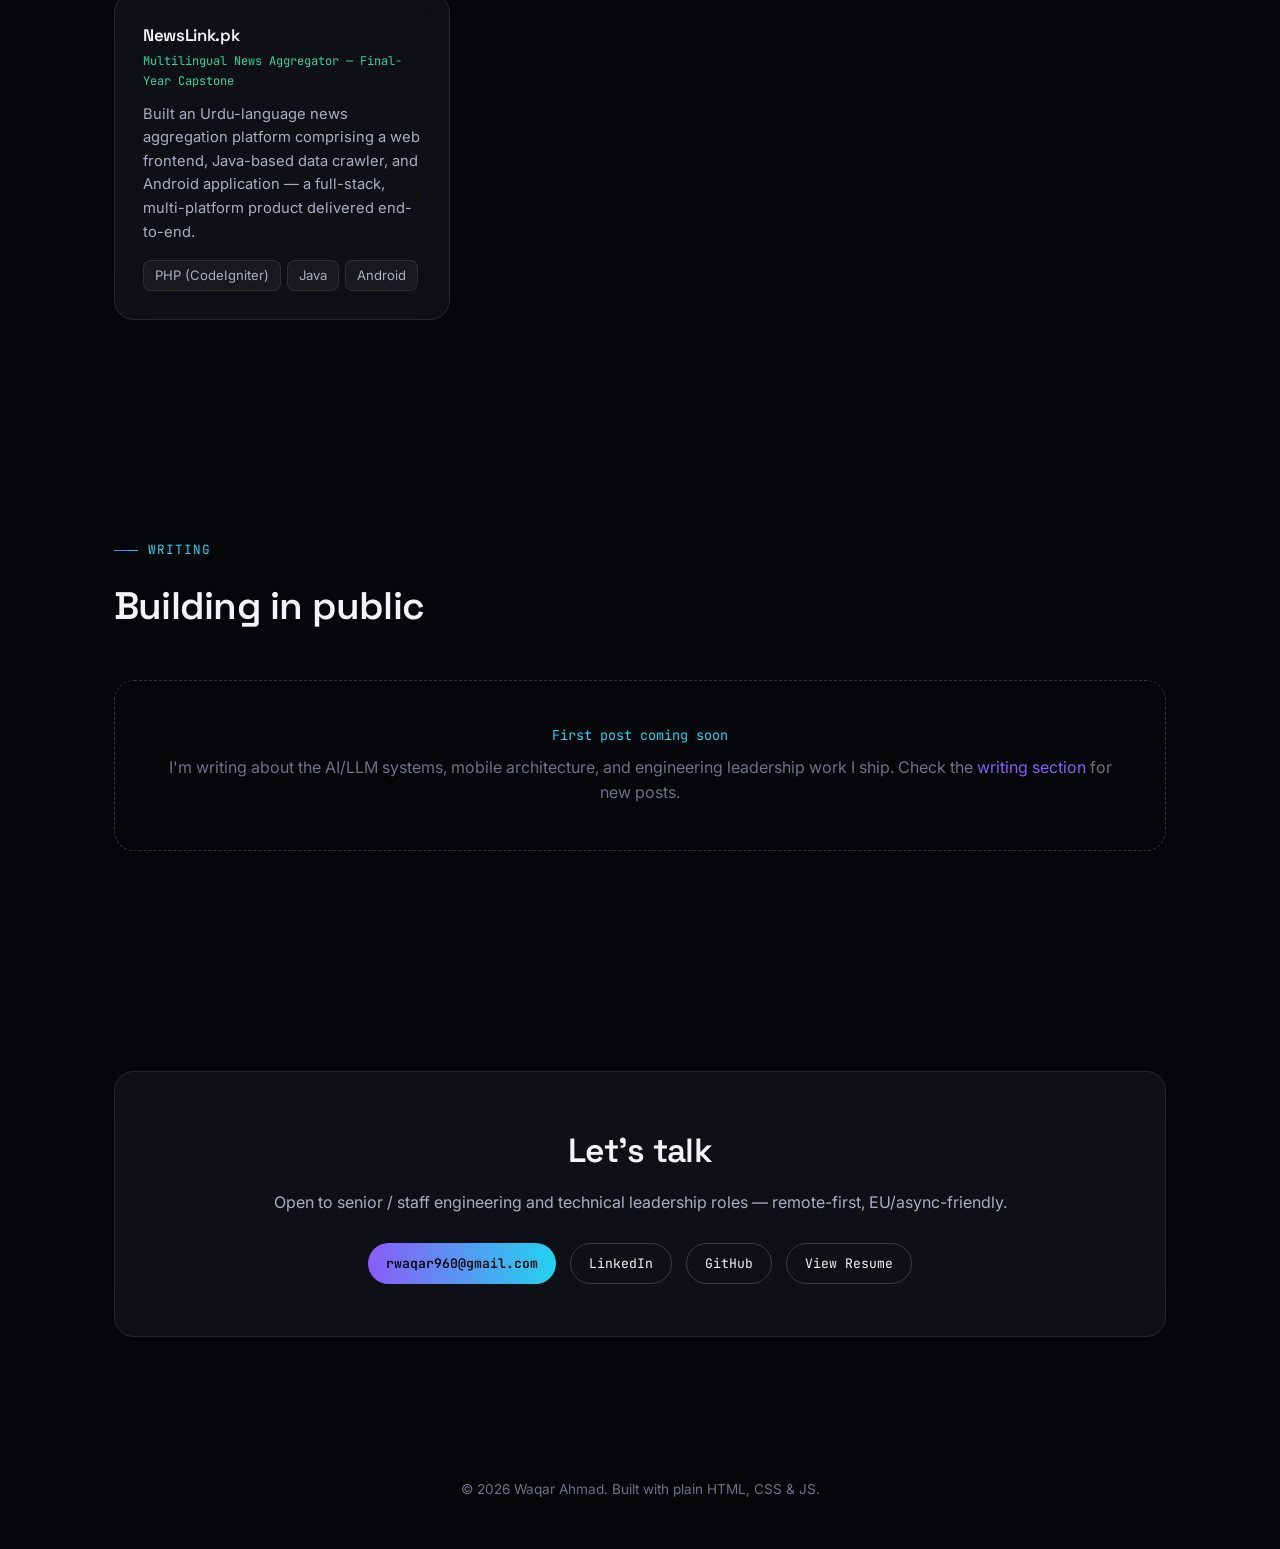
==== commit 05aea626: "Redesign theme: Aurora glass (dark, glassmorphism, gradient accents) Add profile photo to the hero o" ====
--- a/index.html
+++ b/index.html
@@ -8,10 +8,12 @@
 <link rel="icon" href="assets/img/favicon.svg" type="image/svg+xml">
 <link rel="preconnect" href="https://fonts.googleapis.com">
 <link rel="preconnect" href="https://fonts.gstatic.com" crossorigin>
-<link href="https://fonts.googleapis.com/css2?family=Inter:wght@400;500;600;700&family=JetBrains+Mono:wght@400;500;600&display=swap" rel="stylesheet">
+<link href="https://fonts.googleapis.com/css2?family=Inter:wght@400;500;600;700&family=Space+Grotesk:wght@500;600;700&family=JetBrains+Mono:wght@400;500;600&display=swap" rel="stylesheet">
 <link rel="stylesheet" href="assets/css/style.css">
 </head>
 <body>
+
+<div class="aurora-bg"><span class="b1"></span><span class="b2"></span><span class="b3"></span></div>
 
 <header>
   <nav class="wrap">
@@ -32,23 +34,33 @@
 <main>
 
   <section class="hero" id="top">
-    <div class="wrap hero-content">
-      <div class="eyebrow">Open to remote opportunities</div>
-      <h1>Waqar Ahmad — <span class="grad">Senior Software Engineer</span> & Team Manager</h1>
-      <p class="subtitle">
-        8+ years building cross-platform mobile apps, scalable backend systems, and LLM-powered AI features
-        across healthcare, enterprise, and SaaS products. I lead engineers while staying hands-on across
-        Flutter, .NET/C#, and AI integration.
-      </p>
-      <div class="tags">
-        <span class="tag">Flutter / Mobile</span>
-        <span class="tag">AI / LLM Integration</span>
-        <span class="tag">.NET / C# Backend</span>
-        <span class="tag">Team Leadership</span>
-      </div>
-      <div class="cta-row">
-        <a href="#projects" class="btn solid">View Projects</a>
-        <a href="#contact" class="btn">Get in Touch</a>
+    <div class="wrap hero-grid">
+      <div class="hero-content">
+        <div class="eyebrow">Open to remote opportunities</div>
+        <h1>Waqar Ahmad — <span class="grad-text">Senior Software Engineer</span> & Team Manager</h1>
+        <p class="subtitle">
+          8+ years building cross-platform mobile apps, scalable backend systems, and LLM-powered AI features
+          across healthcare, enterprise, and SaaS products. I lead engineers while staying hands-on across
+          Flutter, .NET/C#, and AI integration.
+        </p>
+        <div class="tags">
+          <span class="tag">Flutter / Mobile</span>
+          <span class="tag">AI / LLM Integration</span>
+          <span class="tag">.NET / C# Backend</span>
+          <span class="tag">Team Leadership</span>
+        </div>
+        <div class="cta-row">
+          <a href="#projects" class="btn solid">View Projects</a>
+          <a href="#contact" class="btn">Get in Touch</a>
+        </div>
+      </div>
+      <div class="hero-photo">
+        <div class="photo-glow"></div>
+        <div class="photo-frame">
+          <div class="inner">
+            <img src="assets/img/profile.png" alt="Waqar Ahmad" width="704" height="1525">
+          </div>
+        </div>
       </div>
     </div>
   </section>
@@ -74,10 +86,10 @@
         </p>
       </div>
       <div class="fact-list">
-        <div class="fact"><div class="k">Based in</div><div class="v">Lahore, Pakistan (UTC+5) — open to remote</div></div>
-        <div class="fact"><div class="k">Experience</div><div class="v">8+ years, production software</div></div>
-        <div class="fact"><div class="k">Currently</div><div class="v">Senior Software Engineer → Team Manager, CDOXS</div></div>
-        <div class="fact"><div class="k">Education</div><div class="v">BSc Computer Science, University of the Punjab</div></div>
+        <div class="fact glass"><div class="k">Based in</div><div class="v">Lahore, Pakistan (UTC+5) — open to remote</div></div>
+        <div class="fact glass"><div class="k">Experience</div><div class="v">8+ years, production software</div></div>
+        <div class="fact glass"><div class="k">Currently</div><div class="v">Senior Software Engineer → Team Manager, CDOXS</div></div>
+        <div class="fact glass"><div class="k">Education</div><div class="v">BSc Computer Science, University of the Punjab</div></div>
       </div>
     </div>
   </section>
@@ -87,7 +99,7 @@
       <div class="eyebrow">Skills</div>
       <h2 class="section-title">Technical toolkit</h2>
       <div class="skills-grid">
-        <div class="skill-card">
+        <div class="skill-card glass">
           <h3>Mobile</h3>
           <div class="chips">
             <span class="chip">Flutter (iOS & Android)</span>
@@ -96,7 +108,7 @@
             <span class="chip">React Native</span>
           </div>
         </div>
-        <div class="skill-card">
+        <div class="skill-card glass">
           <h3>Languages</h3>
           <div class="chips">
             <span class="chip">Dart</span>
@@ -108,7 +120,7 @@
             <span class="chip">SQL</span>
           </div>
         </div>
-        <div class="skill-card">
+        <div class="skill-card glass">
           <h3>Backend & Frameworks</h3>
           <div class="chips">
             <span class="chip">.NET / ASP.NET Core</span>
@@ -120,7 +132,7 @@
             <span class="chip">Angular</span>
           </div>
         </div>
-        <div class="skill-card">
+        <div class="skill-card glass">
           <h3>AI & LLM Integration</h3>
           <div class="chips">
             <span class="chip">OpenAI API</span>
@@ -130,7 +142,7 @@
             <span class="chip">AI Feature Development</span>
           </div>
         </div>
-        <div class="skill-card">
+        <div class="skill-card glass">
           <h3>Architecture</h3>
           <div class="chips">
             <span class="chip">Microservices</span>
@@ -141,7 +153,7 @@
             <span class="chip">DDD</span>
           </div>
         </div>
-        <div class="skill-card">
+        <div class="skill-card glass">
           <h3>Databases</h3>
           <div class="chips">
             <span class="chip">SQL Server</span>
@@ -150,7 +162,7 @@
             <span class="chip">Redis</span>
           </div>
         </div>
-        <div class="skill-card">
+        <div class="skill-card glass">
           <h3>Leadership & Delivery</h3>
           <div class="chips">
             <span class="chip">Team Management</span>
@@ -160,7 +172,7 @@
             <span class="chip">Sprint Planning</span>
           </div>
         </div>
-        <div class="skill-card">
+        <div class="skill-card glass">
           <h3>Tools & DevOps</h3>
           <div class="chips">
             <span class="chip">Git</span>
@@ -181,7 +193,7 @@
       <h2 class="section-title">Where I've worked</h2>
       <div class="timeline">
 
-        <div class="timeline-item">
+        <div class="timeline-item glass">
           <div class="role-row">
             <h3>Senior Software Engineer → Team Manager · <span class="company">CDOXS</span></h3>
             <span class="dates">May 2024 – Present</span>
@@ -197,7 +209,7 @@
           </ul>
         </div>
 
-        <div class="timeline-item">
+        <div class="timeline-item glass">
           <div class="role-row">
             <h3>Senior Software Engineer · <span class="company">Survival Tech Valley</span></h3>
             <span class="dates">Jan 2021 – Apr 2024</span>
@@ -211,7 +223,7 @@
           </ul>
         </div>
 
-        <div class="timeline-item">
+        <div class="timeline-item glass">
           <div class="role-row">
             <h3>Software Developer · <span class="company">TechnologyBirds</span></h3>
             <span class="dates">Feb 2018 – Jan 2021</span>
@@ -223,7 +235,7 @@
           </ul>
         </div>
 
-        <div class="timeline-item">
+        <div class="timeline-item glass">
           <div class="role-row">
             <h3>Software Developer · <span class="company">Gosafe Company Limited</span></h3>
             <span class="dates">Oct 2016 – Feb 2018</span>
@@ -244,7 +256,7 @@
       <h2 class="section-title">Notable work</h2>
       <div class="projects-grid">
 
-        <div class="project-card">
+        <div class="project-card glass">
           <h3>ClinixSummary.ai</h3>
           <span class="role">AI Clinical Documentation Platform</span>
           <p>Architected and delivered an AI-powered tool that auto-generates structured clinical notes from patient–provider sessions using LLM integration — reducing clinician documentation time by ~70% and enabling a paperless-first workflow at scale.</p>
@@ -253,7 +265,7 @@
           </div>
         </div>
 
-        <div class="project-card">
+        <div class="project-card glass">
           <h3>Telemedicine Suite</h3>
           <span class="role">MedChois / PrimaryCare / MyClinic</span>
           <p>Designed the microservices backend architecture and real-time communication layer (SignalR) for three live telemedicine platforms, supporting concurrent virtual consultations with high-availability requirements.</p>
@@ -262,7 +274,7 @@
           </div>
         </div>
 
-        <div class="project-card">
+        <div class="project-card glass">
           <h3>DDLP</h3>
           <span class="role">Discipline-Driven Learning Platform — Lead Engineer & Solution Architect</span>
           <p>Sole technical authority — produced SRS, System Architecture Document, and Scope of Work; designed the full-stack architecture and led end-to-end delivery of the cross-platform learning platform.</p>
@@ -271,7 +283,7 @@
           </div>
         </div>
 
-        <div class="project-card">
+        <div class="project-card glass">
           <h3>NewsLink.pk</h3>
           <span class="role">Multilingual News Aggregator — Final-Year Capstone</span>
           <p>Built an Urdu-language news aggregation platform comprising a web frontend, Java-based data crawler, and Android application — a full-stack, multi-platform product delivered end-to-end.</p>
@@ -297,7 +309,7 @@
 
   <section id="contact" data-reveal>
     <div class="wrap">
-      <div class="contact-box">
+      <div class="contact-box glass">
         <h2>Let's talk</h2>
         <p>Open to senior / staff engineering and technical leadership roles — remote-first, EU/async-friendly.</p>
         <div class="contact-links">
--- a/assets/css/style.css
+++ b/assets/css/style.css
@@ -8,20 +8,23 @@
 
 /* ---------- Tokens ---------- */
 :root {
-  --bg: #0a0e14;
-  --bg-alt: #0d1219;
-  --surface: #131a24;
-  --surface-hover: #182130;
-  --border: #212b38;
-  --text: #e7ebf1;
-  --text-dim: #92a0b3;
-  --text-faint: #5c6b80;
-  --accent: #4fd1c5;
-  --accent-2: #a78bfa;
-  --accent-soft: rgba(79, 209, 197, 0.12);
+  --bg: #05060a;
+  --bg-alt: #0a0c14;
+  --surface: rgba(255, 255, 255, 0.045);
+  --surface-strong: rgba(255, 255, 255, 0.08);
+  --border: rgba(255, 255, 255, 0.09);
+  --border-strong: rgba(255, 255, 255, 0.18);
+  --text: #f2f4f9;
+  --text-dim: #a7b0c2;
+  --text-faint: #6b7385;
+  --accent: #8b5cf6;
+  --accent-2: #22d3ee;
+  --accent-3: #34d399;
+  --font-heading: 'Space Grotesk', var(--font-body);
   --font-body: 'Inter', -apple-system, BlinkMacSystemFont, 'Segoe UI', sans-serif;
   --font-mono: 'JetBrains Mono', ui-monospace, 'SFMono-Regular', Menlo, monospace;
-  --max-w: 1080px;
+  --max-w: 1100px;
+  --radius: 20px;
 }
 
 body {
@@ -30,20 +33,71 @@
   font-family: var(--font-body);
   line-height: 1.6;
   -webkit-font-smoothing: antialiased;
-}
-
-.wrap { max-width: var(--max-w); margin: 0 auto; padding: 0 24px; }
-
-section { padding: 96px 0; border-bottom: 1px solid var(--border); }
-section:last-of-type { border-bottom: none; }
+  overflow-x: hidden;
+  position: relative;
+}
+
+.wrap { max-width: var(--max-w); margin: 0 auto; padding: 0 24px; position: relative; z-index: 1; }
+
+section { padding: 110px 0; position: relative; }
+
+/* ---------- Aurora background ---------- */
+.aurora-bg {
+  position: fixed;
+  inset: 0;
+  z-index: 0;
+  pointer-events: none;
+  overflow: hidden;
+}
+.aurora-bg span {
+  position: absolute;
+  border-radius: 50%;
+  filter: blur(90px);
+  opacity: 0.45;
+  will-change: transform;
+}
+.aurora-bg .b1 {
+  width: 46vw; height: 46vw; max-width: 620px; max-height: 620px;
+  top: -12%; left: -10%;
+  background: radial-gradient(circle, var(--accent), transparent 70%);
+  animation: drift1 26s ease-in-out infinite alternate;
+}
+.aurora-bg .b2 {
+  width: 40vw; height: 40vw; max-width: 560px; max-height: 560px;
+  top: 15%; right: -12%;
+  background: radial-gradient(circle, var(--accent-2), transparent 70%);
+  animation: drift2 32s ease-in-out infinite alternate;
+}
+.aurora-bg .b3 {
+  width: 34vw; height: 34vw; max-width: 480px; max-height: 480px;
+  bottom: -10%; left: 30%;
+  background: radial-gradient(circle, var(--accent-3), transparent 70%);
+  animation: drift3 30s ease-in-out infinite alternate;
+}
+@keyframes drift1 { from { transform: translate(0, 0) scale(1); } to { transform: translate(6%, 8%) scale(1.15); } }
+@keyframes drift2 { from { transform: translate(0, 0) scale(1); } to { transform: translate(-8%, 6%) scale(1.1); } }
+@keyframes drift3 { from { transform: translate(0, 0) scale(1); } to { transform: translate(4%, -10%) scale(1.2); } }
+
+@media (prefers-reduced-motion: reduce) {
+  .aurora-bg span { animation: none; }
+}
+
+/* ---------- Glass surface ---------- */
+.glass {
+  background: var(--surface);
+  border: 1px solid var(--border);
+  border-radius: var(--radius);
+  backdrop-filter: blur(22px) saturate(140%);
+  -webkit-backdrop-filter: blur(22px) saturate(140%);
+}
 
 .eyebrow {
   font-family: var(--font-mono);
   font-size: 0.8rem;
-  color: var(--accent);
+  color: var(--accent-2);
   letter-spacing: 0.08em;
   text-transform: uppercase;
-  margin-bottom: 12px;
+  margin-bottom: 14px;
   display: flex;
   align-items: center;
   gap: 10px;
@@ -51,96 +105,136 @@
 .eyebrow::before {
   content: '';
   width: 24px; height: 1px;
-  background: var(--accent);
-}
-
-h1, h2, h3, h4 { font-weight: 700; letter-spacing: -0.02em; }
-h2.section-title { font-size: clamp(1.6rem, 3vw, 2.2rem); margin-bottom: 40px; }
+  background: linear-gradient(90deg, var(--accent), var(--accent-2));
+}
+
+h1, h2, h3, h4 { font-family: var(--font-heading); font-weight: 600; letter-spacing: -0.02em; }
+h2.section-title { font-size: clamp(1.7rem, 3vw, 2.4rem); margin-bottom: 44px; }
+
+.grad-text {
+  background: linear-gradient(90deg, var(--accent), var(--accent-2) 55%, var(--accent-3));
+  -webkit-background-clip: text;
+  background-clip: text;
+  color: transparent;
+}
 
 /* ---------- Nav ---------- */
 header {
-  position: sticky; top: 0; z-index: 100;
-  background: rgba(10, 14, 20, 0.85);
-  backdrop-filter: blur(10px);
-  border-bottom: 1px solid var(--border);
-}
-nav.wrap { display: flex; align-items: center; justify-content: space-between; height: 68px; }
-.logo { font-family: var(--font-mono); font-weight: 600; font-size: 1.05rem; color: var(--text); }
-.logo span { color: var(--accent); }
-
-.nav-links { display: flex; gap: 28px; align-items: center; }
+  position: sticky; top: 18px; z-index: 100;
+  display: flex; justify-content: center;
+  pointer-events: none;
+}
+nav.wrap {
+  pointer-events: all;
+  display: flex; align-items: center; justify-content: space-between;
+  gap: 20px;
+  height: 62px;
+  padding: 0 12px 0 24px;
+  border-radius: 999px;
+  max-width: 880px;
+  width: calc(100% - 48px);
+  background: rgba(12, 14, 22, 0.65);
+  border: 1px solid var(--border);
+  backdrop-filter: blur(20px) saturate(150%);
+  -webkit-backdrop-filter: blur(20px) saturate(150%);
+  box-shadow: 0 8px 30px rgba(0,0,0,0.35);
+}
+.logo { font-family: var(--font-heading); font-weight: 600; font-size: 1.05rem; color: var(--text); }
+.logo span { color: var(--accent-2); }
+
+.nav-links { display: flex; gap: 24px; align-items: center; }
 .nav-links a {
-  font-size: 0.92rem; color: var(--text-dim);
+  font-size: 0.9rem; color: var(--text-dim);
   transition: color 0.15s ease;
 }
-.nav-links a:hover { color: var(--accent); }
-.nav-links .btn { color: var(--bg); }
+.nav-links a:hover { color: var(--accent-2); }
 
 .nav-toggle { display: none; }
 
 .btn {
   font-family: var(--font-mono);
-  font-size: 0.85rem;
+  font-size: 0.82rem;
   padding: 9px 18px;
-  border-radius: 6px;
-  border: 1px solid var(--accent);
-  color: var(--accent);
-  transition: all 0.15s ease;
+  border-radius: 999px;
+  border: 1px solid var(--border-strong);
+  color: var(--text);
+  transition: all 0.2s ease;
   display: inline-flex;
   align-items: center;
   gap: 8px;
-}
-.btn:hover { background: var(--accent-soft); }
-.btn.solid { background: var(--accent); color: #05171a; border-color: var(--accent); font-weight: 600; }
-.btn.solid:hover { filter: brightness(1.08); background: var(--accent); }
+  white-space: nowrap;
+}
+.btn:hover { border-color: var(--accent-2); background: rgba(34, 211, 238, 0.08); }
+.btn.solid {
+  background: linear-gradient(90deg, var(--accent), var(--accent-2));
+  color: #050608;
+  border: none;
+  font-weight: 600;
+}
+.btn.solid:hover { filter: brightness(1.08); transform: translateY(-1px); }
 
 /* ---------- Hero ---------- */
-.hero {
-  padding: 140px 0 100px;
-  border-bottom: 1px solid var(--border);
-  position: relative;
-  overflow: hidden;
-}
-.hero::before {
-  content: '';
-  position: absolute; inset: -20% -10% auto -10%;
-  height: 500px;
-  background: radial-gradient(ellipse at top, var(--accent-soft), transparent 70%);
-  pointer-events: none;
-}
-.hero-content { position: relative; max-width: 720px; }
-.hero h1 { font-size: clamp(2.2rem, 5vw, 3.4rem); line-height: 1.12; margin-bottom: 18px; }
-.hero h1 .grad {
-  background: linear-gradient(90deg, var(--accent), var(--accent-2));
-  -webkit-background-clip: text;
-  background-clip: text;
-  color: transparent;
-}
-.hero .subtitle { font-size: 1.15rem; color: var(--text-dim); margin-bottom: 28px; max-width: 620px; }
+.hero { padding: 150px 0 90px; }
+.hero-grid {
+  display: grid;
+  grid-template-columns: 1.15fr 0.85fr;
+  gap: 48px;
+  align-items: center;
+}
+.hero h1 { font-size: clamp(2.3rem, 4.6vw, 3.6rem); line-height: 1.12; margin-bottom: 20px; }
+.hero .subtitle { font-size: 1.12rem; color: var(--text-dim); margin-bottom: 28px; max-width: 560px; }
 .hero .tags { display: flex; flex-wrap: wrap; gap: 10px; margin-bottom: 36px; }
 .tag {
   font-family: var(--font-mono);
   font-size: 0.78rem;
-  padding: 5px 12px;
+  padding: 6px 13px;
   border-radius: 999px;
-  background: var(--surface);
   border: 1px solid var(--border);
   color: var(--text-dim);
+  background: rgba(255,255,255,0.02);
 }
 .hero .cta-row { display: flex; gap: 14px; flex-wrap: wrap; }
+
+.hero-photo { position: relative; display: flex; justify-content: center; }
+.photo-glow {
+  position: absolute;
+  inset: 6% 10%;
+  border-radius: 50%;
+  background: linear-gradient(140deg, var(--accent), var(--accent-2), var(--accent-3));
+  filter: blur(48px);
+  opacity: 0.55;
+  z-index: 0;
+}
+.photo-frame {
+  position: relative;
+  z-index: 1;
+  width: min(320px, 80%);
+  aspect-ratio: 4 / 5;
+  border-radius: 28px;
+  padding: 4px;
+  background: linear-gradient(150deg, var(--accent), var(--accent-2), var(--accent-3));
+}
+.photo-frame .inner {
+  width: 100%; height: 100%;
+  border-radius: 24px;
+  overflow: hidden;
+  background: var(--bg-alt);
+}
+.photo-frame img {
+  width: 100%; height: 100%;
+  object-fit: cover;
+  object-position: top center;
+}
 
 /* ---------- About ---------- */
 .about-grid { display: grid; grid-template-columns: 1.4fr 1fr; gap: 56px; }
 .about-grid p { color: var(--text-dim); margin-bottom: 16px; }
 .about-grid p strong { color: var(--text); font-weight: 600; }
-.fact-list { display: flex; flex-direction: column; gap: 18px; }
+.fact-list { display: flex; flex-direction: column; gap: 16px; }
 .fact {
-  background: var(--surface);
-  border: 1px solid var(--border);
-  border-radius: 10px;
-  padding: 16px 18px;
-}
-.fact .k { font-family: var(--font-mono); font-size: 0.75rem; color: var(--accent); text-transform: uppercase; letter-spacing: 0.05em; margin-bottom: 6px; }
+  padding: 18px 20px;
+}
+.fact .k { font-family: var(--font-mono); font-size: 0.75rem; color: var(--accent-2); text-transform: uppercase; letter-spacing: 0.05em; margin-bottom: 6px; }
 .fact .v { font-size: 0.95rem; color: var(--text); }
 
 /* ---------- Skills ---------- */
@@ -149,54 +243,39 @@
   grid-template-columns: repeat(auto-fit, minmax(230px, 1fr));
   gap: 20px;
 }
-.skill-card {
-  background: var(--surface);
-  border: 1px solid var(--border);
-  border-radius: 12px;
-  padding: 22px;
-}
+.skill-card { padding: 24px; transition: border-color 0.2s ease, transform 0.2s ease; }
+.skill-card:hover { border-color: var(--border-strong); transform: translateY(-3px); }
 .skill-card h3 {
   font-size: 0.95rem;
-  color: var(--accent);
+  color: var(--accent-2);
   margin-bottom: 14px;
   font-family: var(--font-mono);
+  font-weight: 500;
 }
 .skill-card .chips { display: flex; flex-wrap: wrap; gap: 8px; }
 .chip {
   font-size: 0.82rem;
-  padding: 4px 10px;
-  border-radius: 6px;
-  background: var(--bg-alt);
+  padding: 4px 11px;
+  border-radius: 8px;
+  background: rgba(255,255,255,0.04);
   border: 1px solid var(--border);
   color: var(--text-dim);
 }
 
 /* ---------- Experience ---------- */
-.timeline { display: flex; flex-direction: column; gap: 0; }
-.timeline-item {
-  position: relative;
-  padding: 0 0 40px 32px;
-  border-left: 1px solid var(--border);
-}
-.timeline-item:last-child { padding-bottom: 4px; }
-.timeline-item::before {
-  content: '';
-  position: absolute; left: -5px; top: 4px;
-  width: 9px; height: 9px; border-radius: 50%;
-  background: var(--accent);
-  box-shadow: 0 0 0 4px var(--bg);
-}
+.timeline { display: flex; flex-direction: column; gap: 22px; }
+.timeline-item { position: relative; padding: 28px 30px; }
 .timeline-item .role-row {
   display: flex; justify-content: space-between; flex-wrap: wrap; gap: 8px;
   margin-bottom: 4px;
 }
-.timeline-item h3 { font-size: 1.05rem; }
-.timeline-item .company { color: var(--accent); font-weight: 500; }
+.timeline-item h3 { font-size: 1.05rem; font-weight: 500; }
+.timeline-item .company { color: var(--accent-2); font-weight: 600; }
 .timeline-item .dates { font-family: var(--font-mono); font-size: 0.8rem; color: var(--text-faint); white-space: nowrap; }
 .timeline-item .context { font-size: 0.85rem; color: var(--text-faint); margin-bottom: 12px; font-style: italic; }
 .timeline-item ul { display: flex; flex-direction: column; gap: 8px; }
-.timeline-item li { color: var(--text-dim); font-size: 0.93rem; padding-left: 18px; position: relative; }
-.timeline-item li::before { content: '→'; position: absolute; left: 0; color: var(--accent); }
+.timeline-item li { color: var(--text-dim); font-size: 0.93rem; padding-left: 20px; position: relative; }
+.timeline-item li::before { content: '→'; position: absolute; left: 0; color: var(--accent-2); }
 
 /* ---------- Projects ---------- */
 .projects-grid {
@@ -205,66 +284,76 @@
   gap: 22px;
 }
 .project-card {
-  background: var(--surface);
-  border: 1px solid var(--border);
-  border-radius: 12px;
-  padding: 26px;
-  transition: border-color 0.15s ease, transform 0.15s ease;
-}
-.project-card:hover { border-color: var(--accent); transform: translateY(-2px); }
-.project-card h3 { font-size: 1.05rem; margin-bottom: 4px; }
-.project-card .role { font-family: var(--font-mono); font-size: 0.75rem; color: var(--accent-2); margin-bottom: 12px; display: block; }
+  padding: 28px;
+  transition: border-color 0.2s ease, transform 0.2s ease;
+}
+.project-card:hover { border-color: var(--accent-2); transform: translateY(-3px); }
+.project-card h3 { font-size: 1.05rem; margin-bottom: 4px; font-weight: 600; }
+.project-card .role { font-family: var(--font-mono); font-size: 0.75rem; color: var(--accent-3); margin-bottom: 12px; display: block; }
 .project-card p { color: var(--text-dim); font-size: 0.92rem; margin-bottom: 16px; }
 .project-card .chips { display: flex; flex-wrap: wrap; gap: 6px; }
 
 /* ---------- Writing ---------- */
 .writing-empty {
-  border: 1px dashed var(--border);
-  border-radius: 12px;
-  padding: 40px;
+  padding: 44px;
   text-align: center;
   color: var(--text-faint);
-}
-.writing-empty .k { font-family: var(--font-mono); color: var(--accent); font-size: 0.85rem; margin-bottom: 8px; }
+  border: 1px dashed var(--border-strong);
+  background: transparent;
+  backdrop-filter: none;
+  border-radius: var(--radius);
+}
+.writing-empty .k { font-family: var(--font-mono); color: var(--accent-2); font-size: 0.85rem; margin-bottom: 8px; }
 
 /* ---------- Contact ---------- */
 .contact-box {
-  background: var(--surface);
-  border: 1px solid var(--border);
-  border-radius: 16px;
-  padding: 48px;
+  padding: 52px;
   text-align: center;
 }
-.contact-box h2 { font-size: clamp(1.5rem, 3vw, 2rem); margin-bottom: 12px; }
+.contact-box h2 { font-size: clamp(1.6rem, 3vw, 2.1rem); margin-bottom: 12px; }
 .contact-box p { color: var(--text-dim); margin-bottom: 28px; }
 .contact-links { display: flex; justify-content: center; gap: 14px; flex-wrap: wrap; }
 
 footer {
-  padding: 28px 0;
+  padding: 32px 0 48px;
   text-align: center;
   color: var(--text-faint);
   font-size: 0.85rem;
 }
 
 /* ---------- Reveal animation ---------- */
-[data-reveal] { opacity: 0; transform: translateY(16px); transition: opacity 0.6s ease, transform 0.6s ease; }
+[data-reveal] { opacity: 0; transform: translateY(18px); transition: opacity 0.7s ease, transform 0.7s ease; }
 [data-reveal].is-visible { opacity: 1; transform: translateY(0); }
 
 /* ---------- Responsive ---------- */
+@media (max-width: 860px) {
+  .hero-grid { grid-template-columns: 1fr; }
+  .hero-photo { order: -1; margin-bottom: 12px; }
+  .photo-frame { width: min(260px, 60%); }
+}
+
 @media (max-width: 760px) {
-  section { padding: 64px 0; }
+  section { padding: 72px 0; }
+  .hero { padding: 130px 0 60px; }
   .about-grid { grid-template-columns: 1fr; gap: 32px; }
+  header { top: 12px; }
+  nav.wrap { width: calc(100% - 24px); padding: 0 8px 0 20px; }
   .nav-links {
-    position: fixed; top: 68px; left: 0; right: 0;
-    background: var(--bg-alt);
-    border-bottom: 1px solid var(--border);
+    position: fixed; top: 78px; left: 12px; right: 12px;
+    background: rgba(10, 12, 18, 0.9);
+    border: 1px solid var(--border);
+    border-radius: 20px;
+    backdrop-filter: blur(20px);
     flex-direction: column;
     padding: 20px 24px;
     gap: 18px;
-    transform: translateY(-150%);
-    transition: transform 0.2s ease;
+    transform: translateY(-20px);
+    opacity: 0;
+    pointer-events: none;
+    transition: transform 0.2s ease, opacity 0.2s ease;
   }
-  .nav-links.open { transform: translateY(0); }
-  .nav-toggle { display: block; font-size: 1.4rem; }
+  .nav-links.open { transform: translateY(0); opacity: 1; pointer-events: all; }
+  .nav-toggle { display: block; font-size: 1.3rem; }
   .contact-box { padding: 32px 20px; }
-}
+  .timeline-item { padding: 22px; }
+}
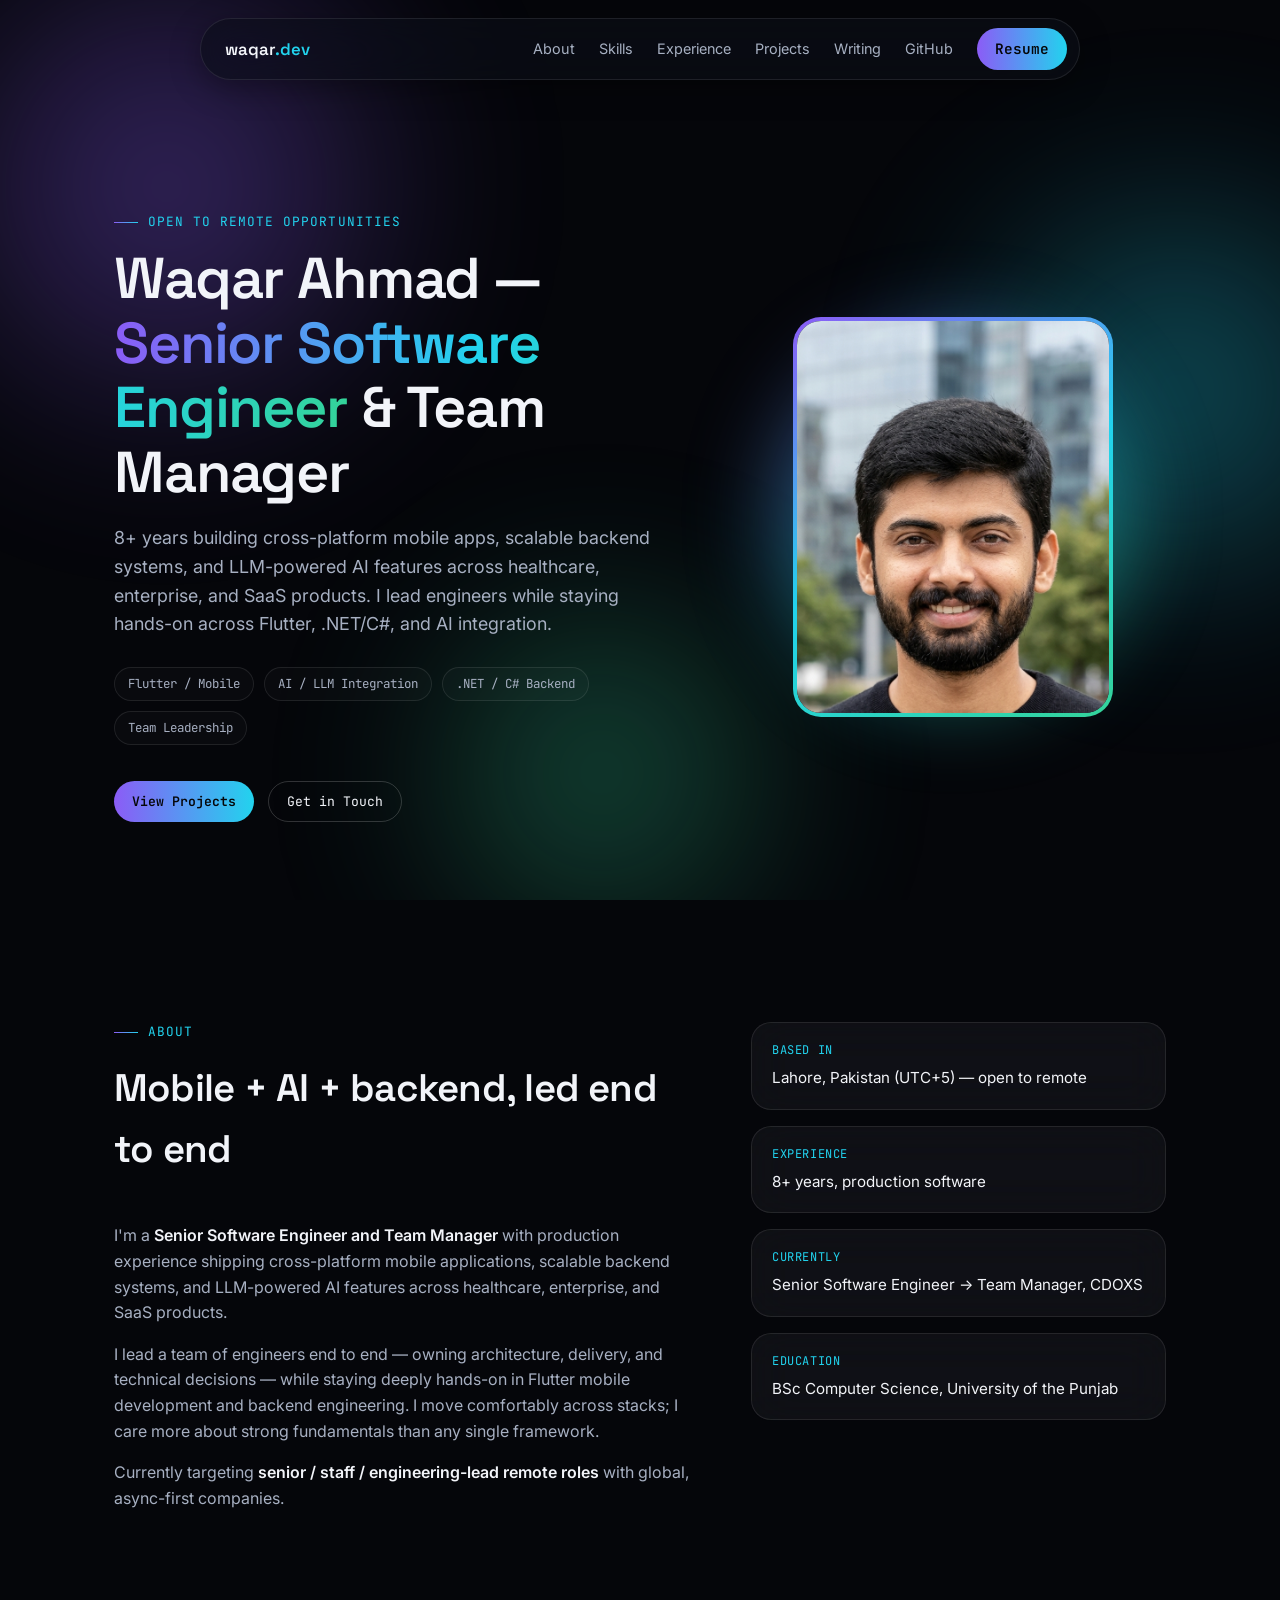
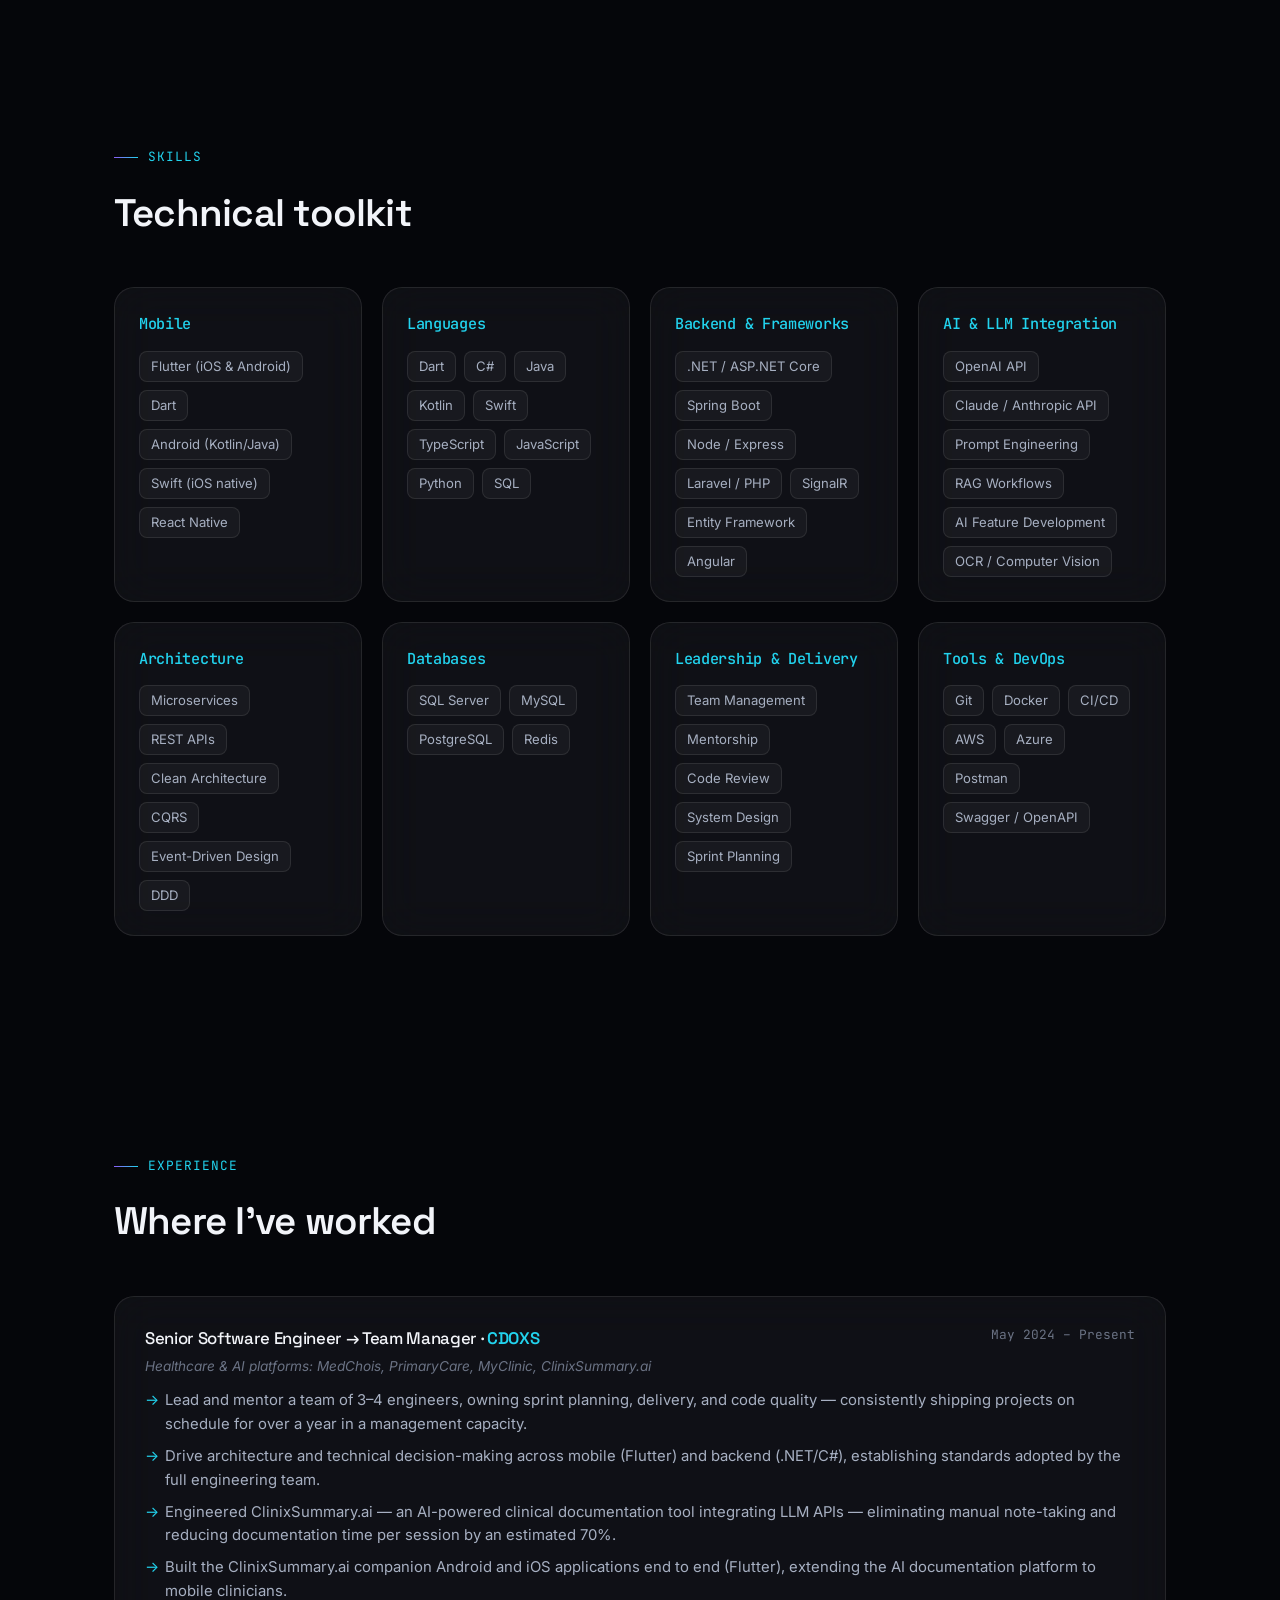
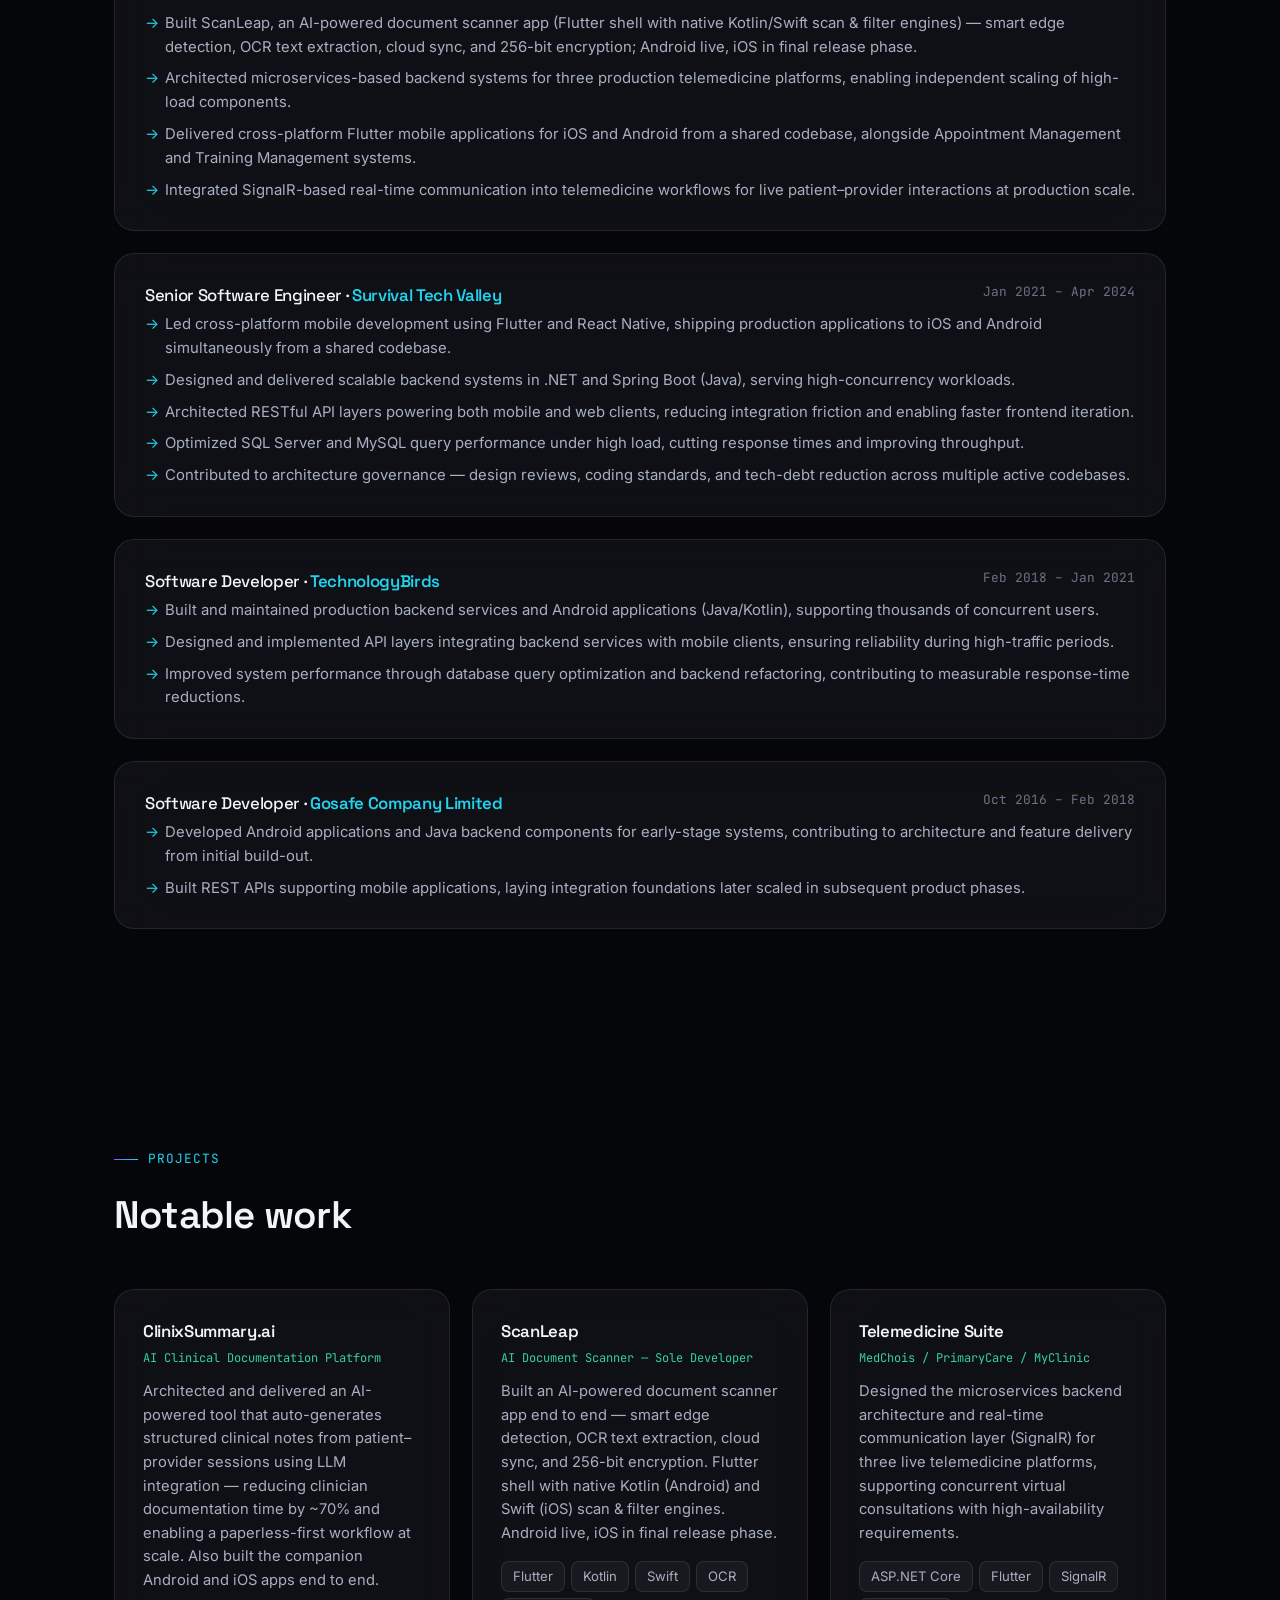
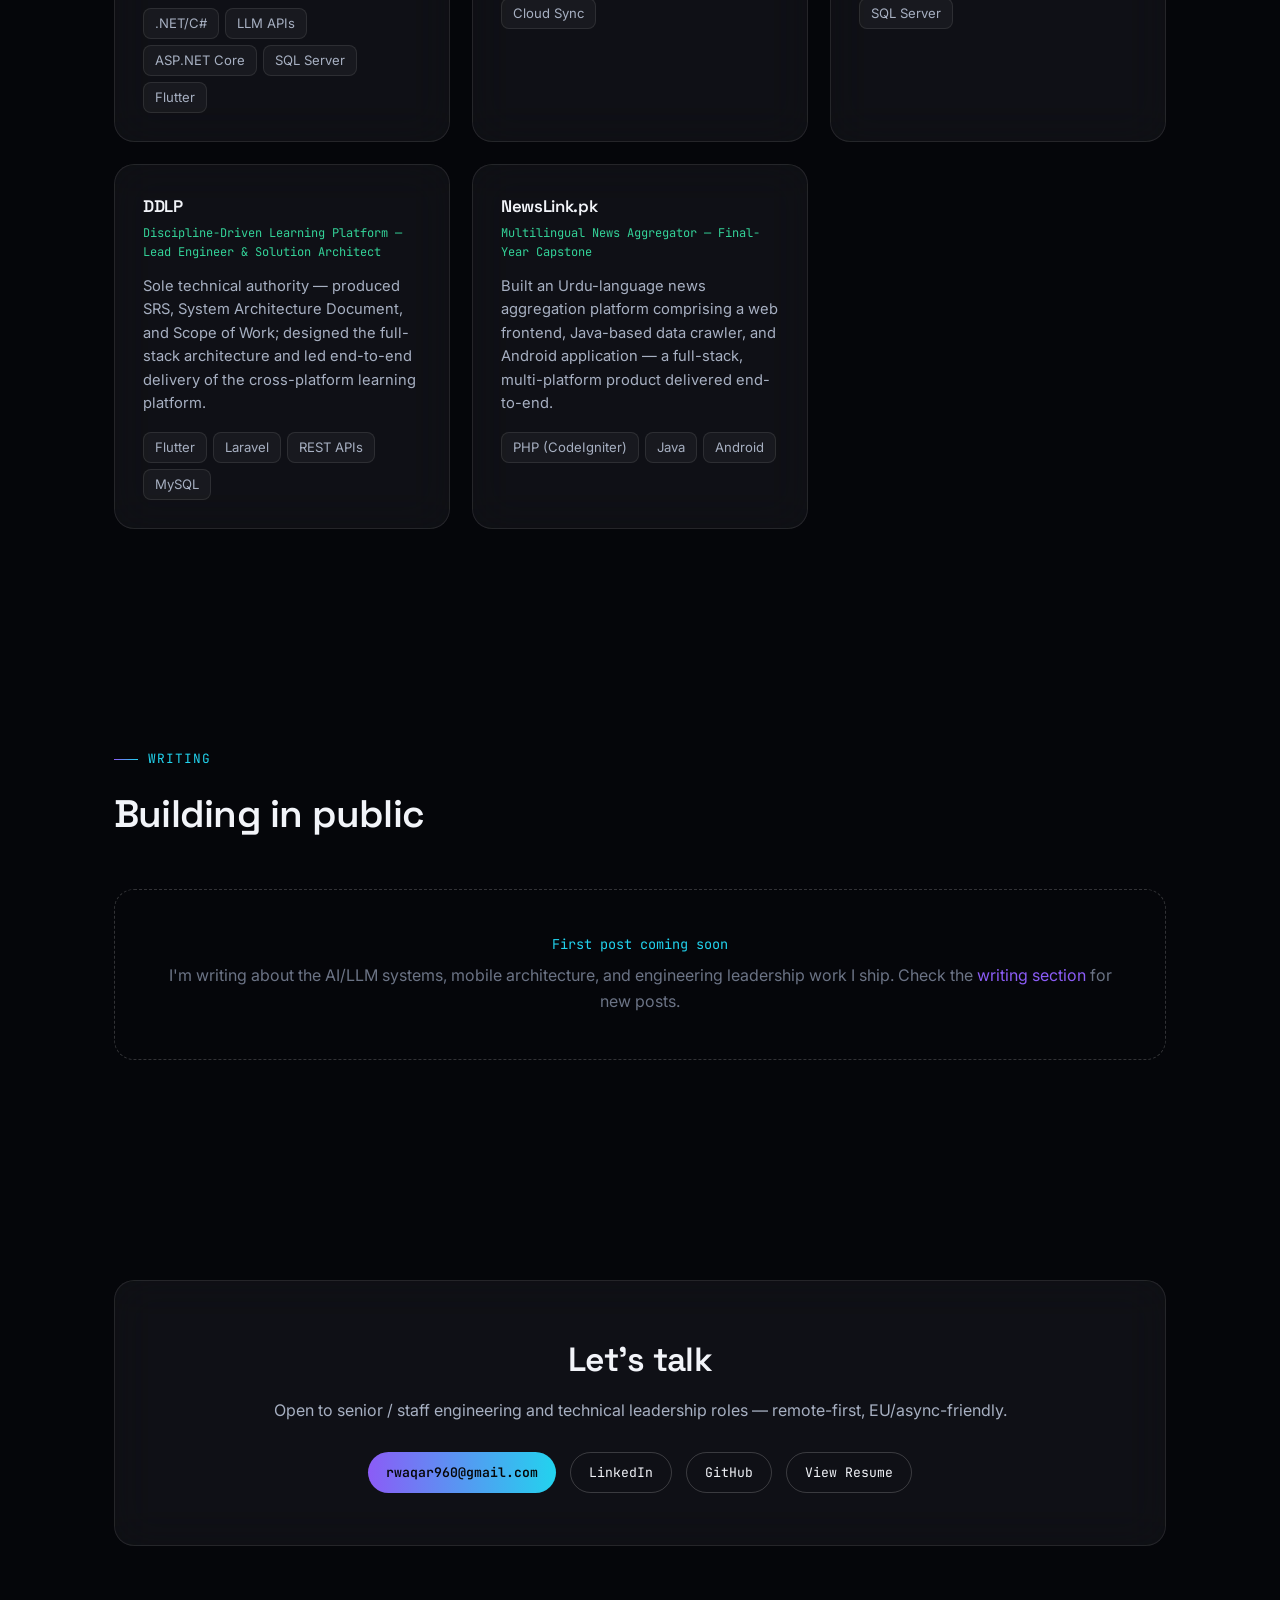
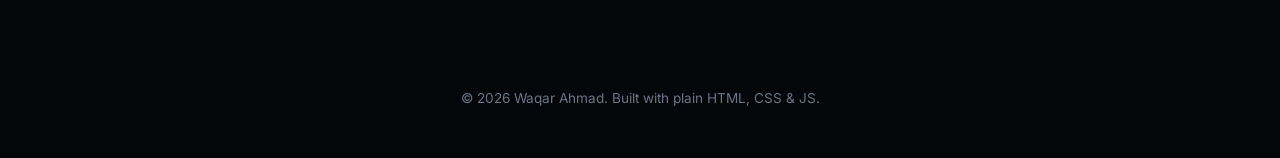
==== commit 0bcc4b2f: "Add ScanLeap project and ClinixSummary.ai mobile apps; add Python/AWS/Swift skills" ====
--- a/index.html
+++ b/index.html
@@ -105,6 +105,7 @@
             <span class="chip">Flutter (iOS & Android)</span>
             <span class="chip">Dart</span>
             <span class="chip">Android (Kotlin/Java)</span>
+            <span class="chip">Swift (iOS native)</span>
             <span class="chip">React Native</span>
           </div>
         </div>
@@ -115,8 +116,10 @@
             <span class="chip">C#</span>
             <span class="chip">Java</span>
             <span class="chip">Kotlin</span>
+            <span class="chip">Swift</span>
             <span class="chip">TypeScript</span>
             <span class="chip">JavaScript</span>
+            <span class="chip">Python</span>
             <span class="chip">SQL</span>
           </div>
         </div>
@@ -140,6 +143,7 @@
             <span class="chip">Prompt Engineering</span>
             <span class="chip">RAG Workflows</span>
             <span class="chip">AI Feature Development</span>
+            <span class="chip">OCR / Computer Vision</span>
           </div>
         </div>
         <div class="skill-card glass">
@@ -178,6 +182,7 @@
             <span class="chip">Git</span>
             <span class="chip">Docker</span>
             <span class="chip">CI/CD</span>
+            <span class="chip">AWS</span>
             <span class="chip">Azure</span>
             <span class="chip">Postman</span>
             <span class="chip">Swagger / OpenAPI</span>
@@ -203,6 +208,8 @@
             <li>Lead and mentor a team of 3–4 engineers, owning sprint planning, delivery, and code quality — consistently shipping projects on schedule for over a year in a management capacity.</li>
             <li>Drive architecture and technical decision-making across mobile (Flutter) and backend (.NET/C#), establishing standards adopted by the full engineering team.</li>
             <li>Engineered ClinixSummary.ai — an AI-powered clinical documentation tool integrating LLM APIs — eliminating manual note-taking and reducing documentation time per session by an estimated 70%.</li>
+            <li>Built the ClinixSummary.ai companion Android and iOS applications end to end (Flutter), extending the AI documentation platform to mobile clinicians.</li>
+            <li>Built ScanLeap, an AI-powered document scanner app (Flutter shell with native Kotlin/Swift scan & filter engines) — smart edge detection, OCR text extraction, cloud sync, and 256-bit encryption; Android live, iOS in final release phase.</li>
             <li>Architected microservices-based backend systems for three production telemedicine platforms, enabling independent scaling of high-load components.</li>
             <li>Delivered cross-platform Flutter mobile applications for iOS and Android from a shared codebase, alongside Appointment Management and Training Management systems.</li>
             <li>Integrated SignalR-based real-time communication into telemedicine workflows for live patient–provider interactions at production scale.</li>
@@ -259,9 +266,18 @@
         <div class="project-card glass">
           <h3>ClinixSummary.ai</h3>
           <span class="role">AI Clinical Documentation Platform</span>
-          <p>Architected and delivered an AI-powered tool that auto-generates structured clinical notes from patient–provider sessions using LLM integration — reducing clinician documentation time by ~70% and enabling a paperless-first workflow at scale.</p>
-          <div class="chips">
-            <span class="chip">.NET/C#</span><span class="chip">LLM APIs</span><span class="chip">ASP.NET Core</span><span class="chip">SQL Server</span>
+          <p>Architected and delivered an AI-powered tool that auto-generates structured clinical notes from patient–provider sessions using LLM integration — reducing clinician documentation time by ~70% and enabling a paperless-first workflow at scale. Also built the companion Android and iOS apps end to end.</p>
+          <div class="chips">
+            <span class="chip">.NET/C#</span><span class="chip">LLM APIs</span><span class="chip">ASP.NET Core</span><span class="chip">SQL Server</span><span class="chip">Flutter</span>
+          </div>
+        </div>
+
+        <div class="project-card glass">
+          <h3>ScanLeap</h3>
+          <span class="role">AI Document Scanner — Sole Developer</span>
+          <p>Built an AI-powered document scanner app end to end — smart edge detection, OCR text extraction, cloud sync, and 256-bit encryption. Flutter shell with native Kotlin (Android) and Swift (iOS) scan & filter engines. Android live, iOS in final release phase.</p>
+          <div class="chips">
+            <span class="chip">Flutter</span><span class="chip">Kotlin</span><span class="chip">Swift</span><span class="chip">OCR</span><span class="chip">Cloud Sync</span>
           </div>
         </div>
 
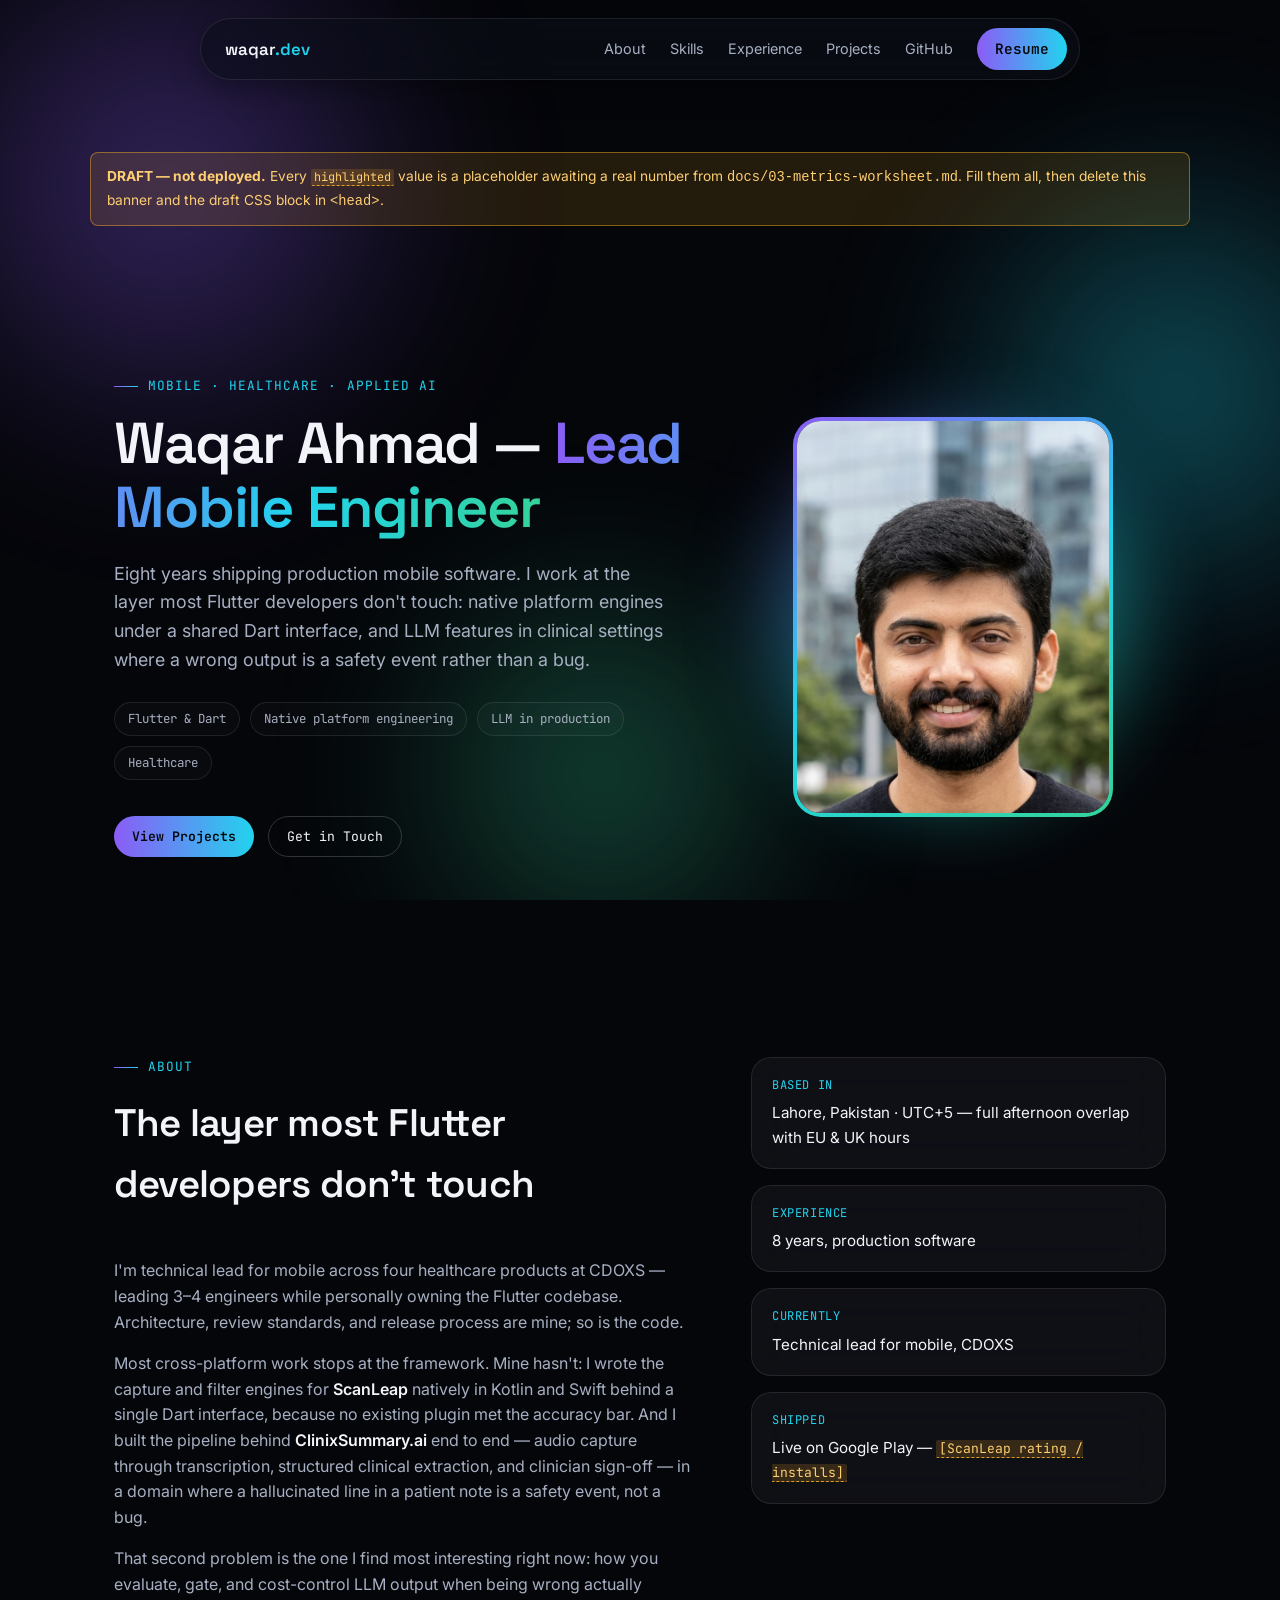
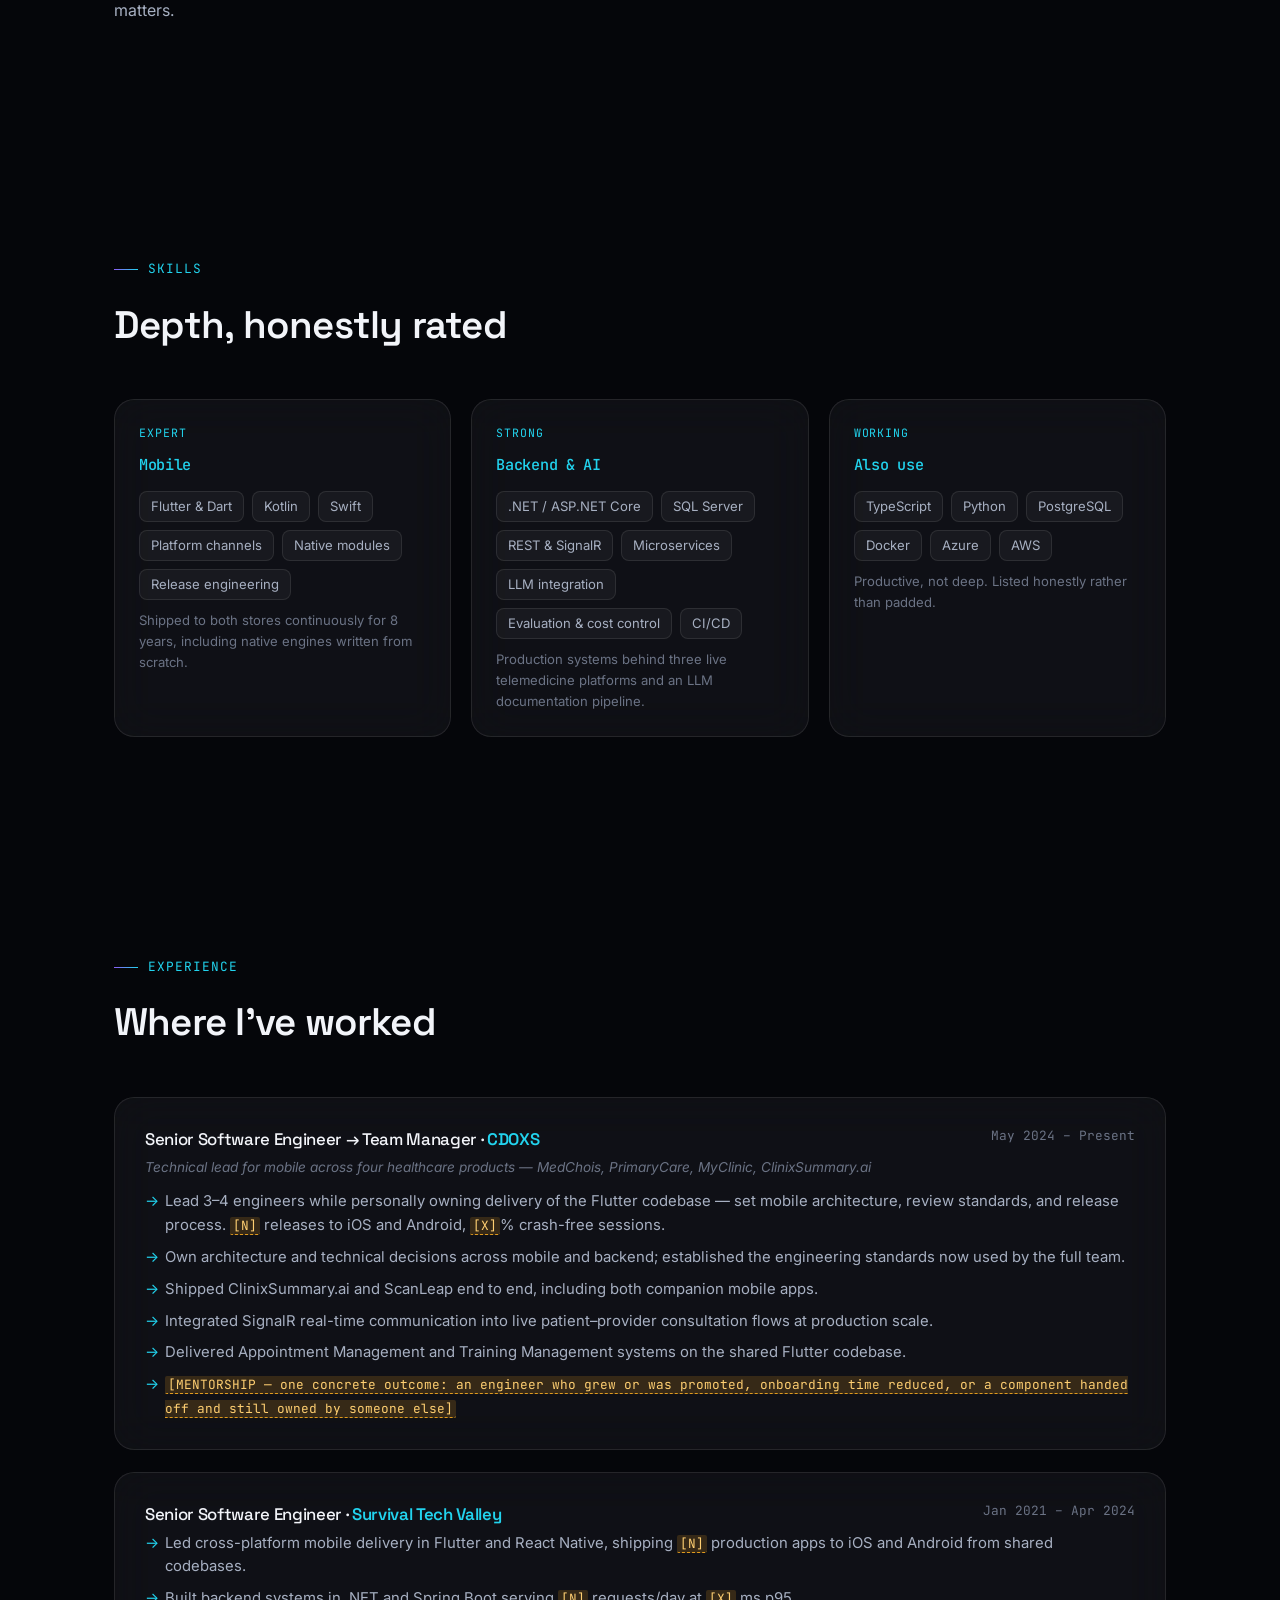
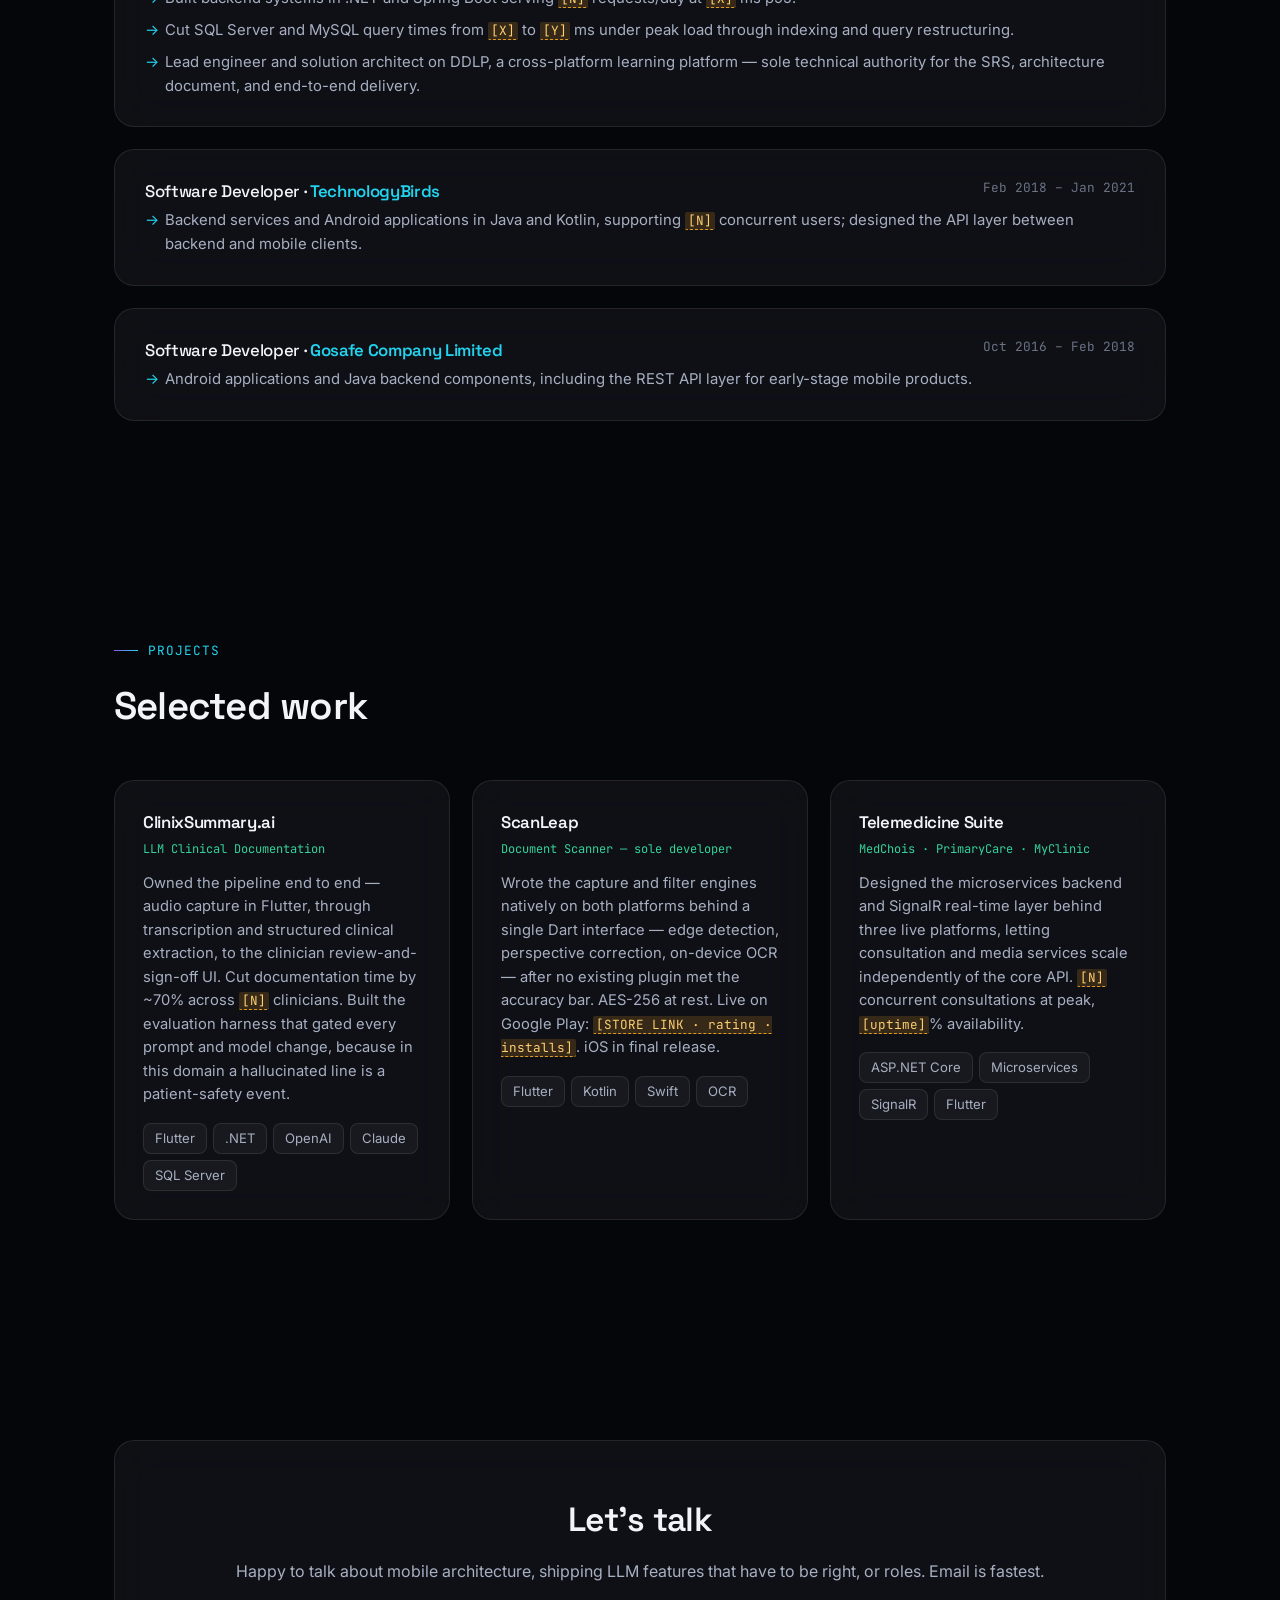
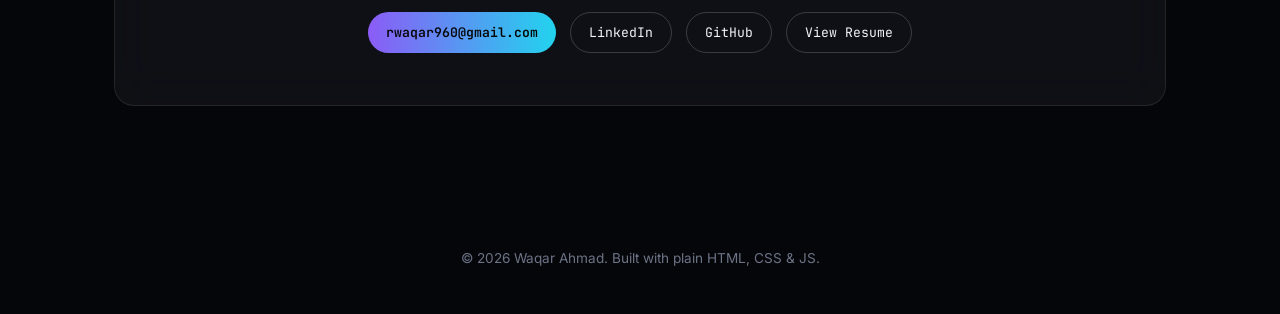
==== commit 5fedc2dd: "Reposition CV and site as Lead Mobile Engineer Rewrites resume.html and index.html around a single s" ====
--- a/index.html
+++ b/index.html
@@ -3,13 +3,50 @@
 <head>
 <meta charset="UTF-8">
 <meta name="viewport" content="width=device-width, initial-scale=1.0">
-<title>Waqar Ahmad — Senior Software Engineer & Team Manager</title>
-<meta name="description" content="Waqar Ahmad — Senior Software Engineer & Team Manager specializing in Flutter mobile, AI/LLM integration, and .NET/C# backend systems.">
+<title>Waqar Ahmad — Lead Mobile Engineer</title>
+<meta name="description" content="Waqar Ahmad — Lead Mobile Engineer. Flutter and native platform engineering, and LLM features shipped in regulated healthcare.">
 <link rel="icon" href="assets/img/favicon.svg" type="image/svg+xml">
 <link rel="preconnect" href="https://fonts.googleapis.com">
 <link rel="preconnect" href="https://fonts.gstatic.com" crossorigin>
 <link href="https://fonts.googleapis.com/css2?family=Inter:wght@400;500;600;700&family=Space+Grotesk:wght@500;600;700&family=JetBrains+Mono:wght@400;500;600&display=swap" rel="stylesheet">
 <link rel="stylesheet" href="assets/css/style.css">
+<style>
+  /* ---------------------------------------------------------------
+     DRAFT SCAFFOLDING — delete this whole block, the .draft-banner
+     div, and every <span class="needs-data"> once the numbers from
+     docs/03-metrics-worksheet.md are filled in.
+     Deliberately loud so this can never ship half-finished.
+     --------------------------------------------------------------- */
+  .needs-data {
+    background: rgba(255, 176, 32, 0.16);
+    border-bottom: 1px dashed rgba(255, 176, 32, 0.85);
+    color: #ffcf72;
+    padding: 0 3px;
+    border-radius: 2px;
+    font-family: var(--font-mono);
+    font-size: 0.86em;
+  }
+  .draft-banner {
+    position: relative;
+    z-index: 50;
+    max-width: 1100px;
+    margin: 90px auto 0;
+    background: rgba(255, 176, 32, 0.12);
+    border: 1px solid rgba(255, 176, 32, 0.45);
+    border-radius: 8px;
+    padding: 12px 16px;
+    color: #ffcf72;
+    font-size: 0.86rem;
+    line-height: 1.6;
+  }
+  /* --------------------------------------------------------------- */
+
+  .skill-tier-label {
+    font-family: var(--font-mono); font-size: 0.72rem; text-transform: uppercase;
+    letter-spacing: 0.08em; color: var(--accent-2); margin-bottom: 10px; display: block;
+  }
+  .skill-card .tier-note { color: var(--text-faint); font-size: 0.82rem; margin-top: 10px; }
+</style>
 </head>
 <body>
 
@@ -24,30 +61,35 @@
       <a href="#skills">Skills</a>
       <a href="#experience">Experience</a>
       <a href="#projects">Projects</a>
-      <a href="blog/index.html">Writing</a>
       <a href="https://github.com/rwaqar960" target="_blank" rel="noopener">GitHub</a>
       <a href="resume.html" class="btn solid">Resume</a>
     </div>
   </nav>
 </header>
+
+<div class="draft-banner">
+  <strong>DRAFT — not deployed.</strong> Every <span class="needs-data">highlighted</span> value is a
+  placeholder awaiting a real number from <code>docs/03-metrics-worksheet.md</code>. Fill them all, then
+  delete this banner and the draft CSS block in <code>&lt;head&gt;</code>.
+</div>
 
 <main>
 
   <section class="hero" id="top">
     <div class="wrap hero-grid">
       <div class="hero-content">
-        <div class="eyebrow">Open to remote opportunities</div>
-        <h1>Waqar Ahmad — <span class="grad-text">Senior Software Engineer</span> & Team Manager</h1>
+        <div class="eyebrow">Mobile · Healthcare · Applied AI</div>
+        <h1>Waqar Ahmad — <span class="grad-text">Lead Mobile Engineer</span></h1>
         <p class="subtitle">
-          8+ years building cross-platform mobile apps, scalable backend systems, and LLM-powered AI features
-          across healthcare, enterprise, and SaaS products. I lead engineers while staying hands-on across
-          Flutter, .NET/C#, and AI integration.
+          Eight years shipping production mobile software. I work at the layer most Flutter developers
+          don't touch: native platform engines under a shared Dart interface, and LLM features in clinical
+          settings where a wrong output is a safety event rather than a bug.
         </p>
         <div class="tags">
-          <span class="tag">Flutter / Mobile</span>
-          <span class="tag">AI / LLM Integration</span>
-          <span class="tag">.NET / C# Backend</span>
-          <span class="tag">Team Leadership</span>
+          <span class="tag">Flutter &amp; Dart</span>
+          <span class="tag">Native platform engineering</span>
+          <span class="tag">LLM in production</span>
+          <span class="tag">Healthcare</span>
         </div>
         <div class="cta-row">
           <a href="#projects" class="btn solid">View Projects</a>
@@ -69,27 +111,30 @@
     <div class="wrap about-grid">
       <div>
         <div class="eyebrow">About</div>
-        <h2 class="section-title">Mobile + AI + backend, led end to end</h2>
+        <h2 class="section-title">The layer most Flutter developers don't touch</h2>
         <p>
-          I'm a <strong>Senior Software Engineer and Team Manager</strong> with production experience shipping
-          cross-platform mobile applications, scalable backend systems, and LLM-powered AI features across
-          healthcare, enterprise, and SaaS products.
+          I'm technical lead for mobile across four healthcare products at CDOXS — leading 3–4 engineers
+          while personally owning the Flutter codebase. Architecture, review standards, and release process
+          are mine; so is the code.
         </p>
         <p>
-          I lead a team of engineers end to end — owning architecture, delivery, and technical decisions — while
-          staying deeply hands-on in Flutter mobile development and backend engineering. I move comfortably across
-          stacks; I care more about strong fundamentals than any single framework.
+          Most cross-platform work stops at the framework. Mine hasn't: I wrote the capture and filter
+          engines for <strong>ScanLeap</strong> natively in Kotlin and Swift behind a single Dart interface,
+          because no existing plugin met the accuracy bar. And I built the pipeline behind
+          <strong>ClinixSummary.ai</strong> end to end — audio capture through transcription, structured
+          clinical extraction, and clinician sign-off — in a domain where a hallucinated line in a patient
+          note is a safety event, not a bug.
         </p>
         <p>
-          Currently targeting <strong>senior / staff / engineering-lead remote roles</strong> with global,
-          async-first companies.
+          That second problem is the one I find most interesting right now: how you evaluate, gate, and
+          cost-control LLM output when being wrong actually matters.
         </p>
       </div>
       <div class="fact-list">
-        <div class="fact glass"><div class="k">Based in</div><div class="v">Lahore, Pakistan (UTC+5) — open to remote</div></div>
-        <div class="fact glass"><div class="k">Experience</div><div class="v">8+ years, production software</div></div>
-        <div class="fact glass"><div class="k">Currently</div><div class="v">Senior Software Engineer → Team Manager, CDOXS</div></div>
-        <div class="fact glass"><div class="k">Education</div><div class="v">BSc Computer Science, University of the Punjab</div></div>
+        <div class="fact glass"><div class="k">Based in</div><div class="v">Lahore, Pakistan · UTC+5 — full afternoon overlap with EU &amp; UK hours</div></div>
+        <div class="fact glass"><div class="k">Experience</div><div class="v">8 years, production software</div></div>
+        <div class="fact glass"><div class="k">Currently</div><div class="v">Technical lead for mobile, CDOXS</div></div>
+        <div class="fact glass"><div class="k">Shipped</div><div class="v">Live on Google Play — <span class="needs-data">[ScanLeap rating / installs]</span></div></div>
       </div>
     </div>
   </section>
@@ -97,97 +142,52 @@
   <section id="skills" data-reveal>
     <div class="wrap">
       <div class="eyebrow">Skills</div>
-      <h2 class="section-title">Technical toolkit</h2>
+      <h2 class="section-title">Depth, honestly rated</h2>
       <div class="skills-grid">
+
         <div class="skill-card glass">
+          <span class="skill-tier-label">Expert</span>
           <h3>Mobile</h3>
           <div class="chips">
-            <span class="chip">Flutter (iOS & Android)</span>
-            <span class="chip">Dart</span>
-            <span class="chip">Android (Kotlin/Java)</span>
-            <span class="chip">Swift (iOS native)</span>
-            <span class="chip">React Native</span>
-          </div>
-        </div>
-        <div class="skill-card glass">
-          <h3>Languages</h3>
-          <div class="chips">
-            <span class="chip">Dart</span>
-            <span class="chip">C#</span>
-            <span class="chip">Java</span>
+            <span class="chip">Flutter &amp; Dart</span>
             <span class="chip">Kotlin</span>
             <span class="chip">Swift</span>
+            <span class="chip">Platform channels</span>
+            <span class="chip">Native modules</span>
+            <span class="chip">Release engineering</span>
+          </div>
+          <p class="tier-note">Shipped to both stores continuously for 8 years, including native engines written from scratch.</p>
+        </div>
+
+        <div class="skill-card glass">
+          <span class="skill-tier-label">Strong</span>
+          <h3>Backend &amp; AI</h3>
+          <div class="chips">
+            <span class="chip">.NET / ASP.NET Core</span>
+            <span class="chip">SQL Server</span>
+            <span class="chip">REST &amp; SignalR</span>
+            <span class="chip">Microservices</span>
+            <span class="chip">LLM integration</span>
+            <span class="chip">Evaluation &amp; cost control</span>
+            <span class="chip">CI/CD</span>
+          </div>
+          <p class="tier-note">Production systems behind three live telemedicine platforms and an LLM documentation pipeline.</p>
+        </div>
+
+        <div class="skill-card glass">
+          <span class="skill-tier-label">Working</span>
+          <h3>Also use</h3>
+          <div class="chips">
             <span class="chip">TypeScript</span>
-            <span class="chip">JavaScript</span>
             <span class="chip">Python</span>
-            <span class="chip">SQL</span>
-          </div>
-        </div>
-        <div class="skill-card glass">
-          <h3>Backend & Frameworks</h3>
-          <div class="chips">
-            <span class="chip">.NET / ASP.NET Core</span>
-            <span class="chip">Spring Boot</span>
-            <span class="chip">Node / Express</span>
-            <span class="chip">Laravel / PHP</span>
-            <span class="chip">SignalR</span>
-            <span class="chip">Entity Framework</span>
-            <span class="chip">Angular</span>
-          </div>
-        </div>
-        <div class="skill-card glass">
-          <h3>AI & LLM Integration</h3>
-          <div class="chips">
-            <span class="chip">OpenAI API</span>
-            <span class="chip">Claude / Anthropic API</span>
-            <span class="chip">Prompt Engineering</span>
-            <span class="chip">RAG Workflows</span>
-            <span class="chip">AI Feature Development</span>
-            <span class="chip">OCR / Computer Vision</span>
-          </div>
-        </div>
-        <div class="skill-card glass">
-          <h3>Architecture</h3>
-          <div class="chips">
-            <span class="chip">Microservices</span>
-            <span class="chip">REST APIs</span>
-            <span class="chip">Clean Architecture</span>
-            <span class="chip">CQRS</span>
-            <span class="chip">Event-Driven Design</span>
-            <span class="chip">DDD</span>
-          </div>
-        </div>
-        <div class="skill-card glass">
-          <h3>Databases</h3>
-          <div class="chips">
-            <span class="chip">SQL Server</span>
-            <span class="chip">MySQL</span>
             <span class="chip">PostgreSQL</span>
-            <span class="chip">Redis</span>
-          </div>
-        </div>
-        <div class="skill-card glass">
-          <h3>Leadership & Delivery</h3>
-          <div class="chips">
-            <span class="chip">Team Management</span>
-            <span class="chip">Mentorship</span>
-            <span class="chip">Code Review</span>
-            <span class="chip">System Design</span>
-            <span class="chip">Sprint Planning</span>
-          </div>
-        </div>
-        <div class="skill-card glass">
-          <h3>Tools & DevOps</h3>
-          <div class="chips">
-            <span class="chip">Git</span>
             <span class="chip">Docker</span>
-            <span class="chip">CI/CD</span>
+            <span class="chip">Azure</span>
             <span class="chip">AWS</span>
-            <span class="chip">Azure</span>
-            <span class="chip">Postman</span>
-            <span class="chip">Swagger / OpenAPI</span>
-          </div>
-        </div>
+          </div>
+          <p class="tier-note">Productive, not deep. Listed honestly rather than padded.</p>
+        </div>
+
       </div>
     </div>
   </section>
@@ -203,16 +203,14 @@
             <h3>Senior Software Engineer → Team Manager · <span class="company">CDOXS</span></h3>
             <span class="dates">May 2024 – Present</span>
           </div>
-          <div class="context">Healthcare & AI platforms: MedChois, PrimaryCare, MyClinic, ClinixSummary.ai</div>
+          <div class="context">Technical lead for mobile across four healthcare products — MedChois, PrimaryCare, MyClinic, ClinixSummary.ai</div>
           <ul>
-            <li>Lead and mentor a team of 3–4 engineers, owning sprint planning, delivery, and code quality — consistently shipping projects on schedule for over a year in a management capacity.</li>
-            <li>Drive architecture and technical decision-making across mobile (Flutter) and backend (.NET/C#), establishing standards adopted by the full engineering team.</li>
-            <li>Engineered ClinixSummary.ai — an AI-powered clinical documentation tool integrating LLM APIs — eliminating manual note-taking and reducing documentation time per session by an estimated 70%.</li>
-            <li>Built the ClinixSummary.ai companion Android and iOS applications end to end (Flutter), extending the AI documentation platform to mobile clinicians.</li>
-            <li>Built ScanLeap, an AI-powered document scanner app (Flutter shell with native Kotlin/Swift scan & filter engines) — smart edge detection, OCR text extraction, cloud sync, and 256-bit encryption; Android live, iOS in final release phase.</li>
-            <li>Architected microservices-based backend systems for three production telemedicine platforms, enabling independent scaling of high-load components.</li>
-            <li>Delivered cross-platform Flutter mobile applications for iOS and Android from a shared codebase, alongside Appointment Management and Training Management systems.</li>
-            <li>Integrated SignalR-based real-time communication into telemedicine workflows for live patient–provider interactions at production scale.</li>
+            <li>Lead 3–4 engineers while personally owning delivery of the Flutter codebase — set mobile architecture, review standards, and release process. <span class="needs-data">[N]</span> releases to iOS and Android, <span class="needs-data">[X]</span>% crash-free sessions.</li>
+            <li>Own architecture and technical decisions across mobile and backend; established the engineering standards now used by the full team.</li>
+            <li>Shipped ClinixSummary.ai and ScanLeap end to end, including both companion mobile apps.</li>
+            <li>Integrated SignalR real-time communication into live patient–provider consultation flows at production scale.</li>
+            <li>Delivered Appointment Management and Training Management systems on the shared Flutter codebase.</li>
+            <li><span class="needs-data">[MENTORSHIP — one concrete outcome: an engineer who grew or was promoted, onboarding time reduced, or a component handed off and still owned by someone else]</span></li>
           </ul>
         </div>
 
@@ -222,11 +220,10 @@
             <span class="dates">Jan 2021 – Apr 2024</span>
           </div>
           <ul>
-            <li>Led cross-platform mobile development using Flutter and React Native, shipping production applications to iOS and Android simultaneously from a shared codebase.</li>
-            <li>Designed and delivered scalable backend systems in .NET and Spring Boot (Java), serving high-concurrency workloads.</li>
-            <li>Architected RESTful API layers powering both mobile and web clients, reducing integration friction and enabling faster frontend iteration.</li>
-            <li>Optimized SQL Server and MySQL query performance under high load, cutting response times and improving throughput.</li>
-            <li>Contributed to architecture governance — design reviews, coding standards, and tech-debt reduction across multiple active codebases.</li>
+            <li>Led cross-platform mobile delivery in Flutter and React Native, shipping <span class="needs-data">[N]</span> production apps to iOS and Android from shared codebases.</li>
+            <li>Built backend systems in .NET and Spring Boot serving <span class="needs-data">[N]</span> requests/day at <span class="needs-data">[X]</span> ms p95.</li>
+            <li>Cut SQL Server and MySQL query times from <span class="needs-data">[X]</span> to <span class="needs-data">[Y]</span> ms under peak load through indexing and query restructuring.</li>
+            <li>Lead engineer and solution architect on DDLP, a cross-platform learning platform — sole technical authority for the SRS, architecture document, and end-to-end delivery.</li>
           </ul>
         </div>
 
@@ -236,9 +233,7 @@
             <span class="dates">Feb 2018 – Jan 2021</span>
           </div>
           <ul>
-            <li>Built and maintained production backend services and Android applications (Java/Kotlin), supporting thousands of concurrent users.</li>
-            <li>Designed and implemented API layers integrating backend services with mobile clients, ensuring reliability during high-traffic periods.</li>
-            <li>Improved system performance through database query optimization and backend refactoring, contributing to measurable response-time reductions.</li>
+            <li>Backend services and Android applications in Java and Kotlin, supporting <span class="needs-data">[N]</span> concurrent users; designed the API layer between backend and mobile clients.</li>
           </ul>
         </div>
 
@@ -248,8 +243,7 @@
             <span class="dates">Oct 2016 – Feb 2018</span>
           </div>
           <ul>
-            <li>Developed Android applications and Java backend components for early-stage systems, contributing to architecture and feature delivery from initial build-out.</li>
-            <li>Built REST APIs supporting mobile applications, laying integration foundations later scaled in subsequent product phases.</li>
+            <li>Android applications and Java backend components, including the REST API layer for early-stage mobile products.</li>
           </ul>
         </div>
 
@@ -260,65 +254,51 @@
   <section id="projects" data-reveal>
     <div class="wrap">
       <div class="eyebrow">Projects</div>
-      <h2 class="section-title">Notable work</h2>
+      <h2 class="section-title">Selected work</h2>
       <div class="projects-grid">
 
         <div class="project-card glass">
           <h3>ClinixSummary.ai</h3>
-          <span class="role">AI Clinical Documentation Platform</span>
-          <p>Architected and delivered an AI-powered tool that auto-generates structured clinical notes from patient–provider sessions using LLM integration — reducing clinician documentation time by ~70% and enabling a paperless-first workflow at scale. Also built the companion Android and iOS apps end to end.</p>
-          <div class="chips">
-            <span class="chip">.NET/C#</span><span class="chip">LLM APIs</span><span class="chip">ASP.NET Core</span><span class="chip">SQL Server</span><span class="chip">Flutter</span>
+          <span class="role">LLM Clinical Documentation</span>
+          <p>
+            Owned the pipeline end to end — audio capture in Flutter, through transcription and structured
+            clinical extraction, to the clinician review-and-sign-off UI. Cut documentation time by ~70% across
+            <span class="needs-data">[N]</span> clinicians. Built the evaluation harness that gated every prompt
+            and model change, because in this domain a hallucinated line is a patient-safety event.
+          </p>
+          <div class="chips">
+            <span class="chip">Flutter</span><span class="chip">.NET</span><span class="chip">OpenAI</span><span class="chip">Claude</span><span class="chip">SQL Server</span>
           </div>
         </div>
 
         <div class="project-card glass">
           <h3>ScanLeap</h3>
-          <span class="role">AI Document Scanner — Sole Developer</span>
-          <p>Built an AI-powered document scanner app end to end — smart edge detection, OCR text extraction, cloud sync, and 256-bit encryption. Flutter shell with native Kotlin (Android) and Swift (iOS) scan & filter engines. Android live, iOS in final release phase.</p>
-          <div class="chips">
-            <span class="chip">Flutter</span><span class="chip">Kotlin</span><span class="chip">Swift</span><span class="chip">OCR</span><span class="chip">Cloud Sync</span>
+          <span class="role">Document Scanner — sole developer</span>
+          <p>
+            Wrote the capture and filter engines natively on both platforms behind a single Dart interface —
+            edge detection, perspective correction, on-device OCR — after no existing plugin met the accuracy
+            bar. AES-256 at rest. Live on Google Play:
+            <span class="needs-data">[STORE LINK · rating · installs]</span>. iOS in final release.
+          </p>
+          <div class="chips">
+            <span class="chip">Flutter</span><span class="chip">Kotlin</span><span class="chip">Swift</span><span class="chip">OCR</span>
           </div>
         </div>
 
         <div class="project-card glass">
           <h3>Telemedicine Suite</h3>
-          <span class="role">MedChois / PrimaryCare / MyClinic</span>
-          <p>Designed the microservices backend architecture and real-time communication layer (SignalR) for three live telemedicine platforms, supporting concurrent virtual consultations with high-availability requirements.</p>
-          <div class="chips">
-            <span class="chip">ASP.NET Core</span><span class="chip">Flutter</span><span class="chip">SignalR</span><span class="chip">SQL Server</span>
-          </div>
-        </div>
-
-        <div class="project-card glass">
-          <h3>DDLP</h3>
-          <span class="role">Discipline-Driven Learning Platform — Lead Engineer & Solution Architect</span>
-          <p>Sole technical authority — produced SRS, System Architecture Document, and Scope of Work; designed the full-stack architecture and led end-to-end delivery of the cross-platform learning platform.</p>
-          <div class="chips">
-            <span class="chip">Flutter</span><span class="chip">Laravel</span><span class="chip">REST APIs</span><span class="chip">MySQL</span>
-          </div>
-        </div>
-
-        <div class="project-card glass">
-          <h3>NewsLink.pk</h3>
-          <span class="role">Multilingual News Aggregator — Final-Year Capstone</span>
-          <p>Built an Urdu-language news aggregation platform comprising a web frontend, Java-based data crawler, and Android application — a full-stack, multi-platform product delivered end-to-end.</p>
-          <div class="chips">
-            <span class="chip">PHP (CodeIgniter)</span><span class="chip">Java</span><span class="chip">Android</span>
-          </div>
-        </div>
-
-      </div>
-    </div>
-  </section>
-
-  <section id="writing-preview" data-reveal>
-    <div class="wrap">
-      <div class="eyebrow">Writing</div>
-      <h2 class="section-title">Building in public</h2>
-      <div class="writing-empty">
-        <div class="k">First post coming soon</div>
-        <p>I'm writing about the AI/LLM systems, mobile architecture, and engineering leadership work I ship. Check the <a href="blog/index.html" style="color:var(--accent)">writing section</a> for new posts.</p>
+          <span class="role">MedChois · PrimaryCare · MyClinic</span>
+          <p>
+            Designed the microservices backend and SignalR real-time layer behind three live platforms, letting
+            consultation and media services scale independently of the core API.
+            <span class="needs-data">[N]</span> concurrent consultations at peak,
+            <span class="needs-data">[uptime]</span>% availability.
+          </p>
+          <div class="chips">
+            <span class="chip">ASP.NET Core</span><span class="chip">Microservices</span><span class="chip">SignalR</span><span class="chip">Flutter</span>
+          </div>
+        </div>
+
       </div>
     </div>
   </section>
@@ -327,7 +307,7 @@
     <div class="wrap">
       <div class="contact-box glass">
         <h2>Let's talk</h2>
-        <p>Open to senior / staff engineering and technical leadership roles — remote-first, EU/async-friendly.</p>
+        <p>Happy to talk about mobile architecture, shipping LLM features that have to be right, or roles. Email is fastest.</p>
         <div class="contact-links">
           <a href="mailto:rwaqar960@gmail.com" class="btn solid">rwaqar960@gmail.com</a>
           <a href="https://www.linkedin.com/in/waqar-ahmad-pk/" class="btn" target="_blank" rel="noopener">LinkedIn</a>
@@ -341,7 +321,7 @@
 </main>
 
 <footer>
-  <div class="wrap">&copy; <span id="year"></span> Waqar Ahmad. Built with plain HTML, CSS & JS.</div>
+  <div class="wrap">&copy; <span id="year"></span> Waqar Ahmad. Built with plain HTML, CSS &amp; JS.</div>
 </footer>
 
 <script src="assets/js/main.js"></script>
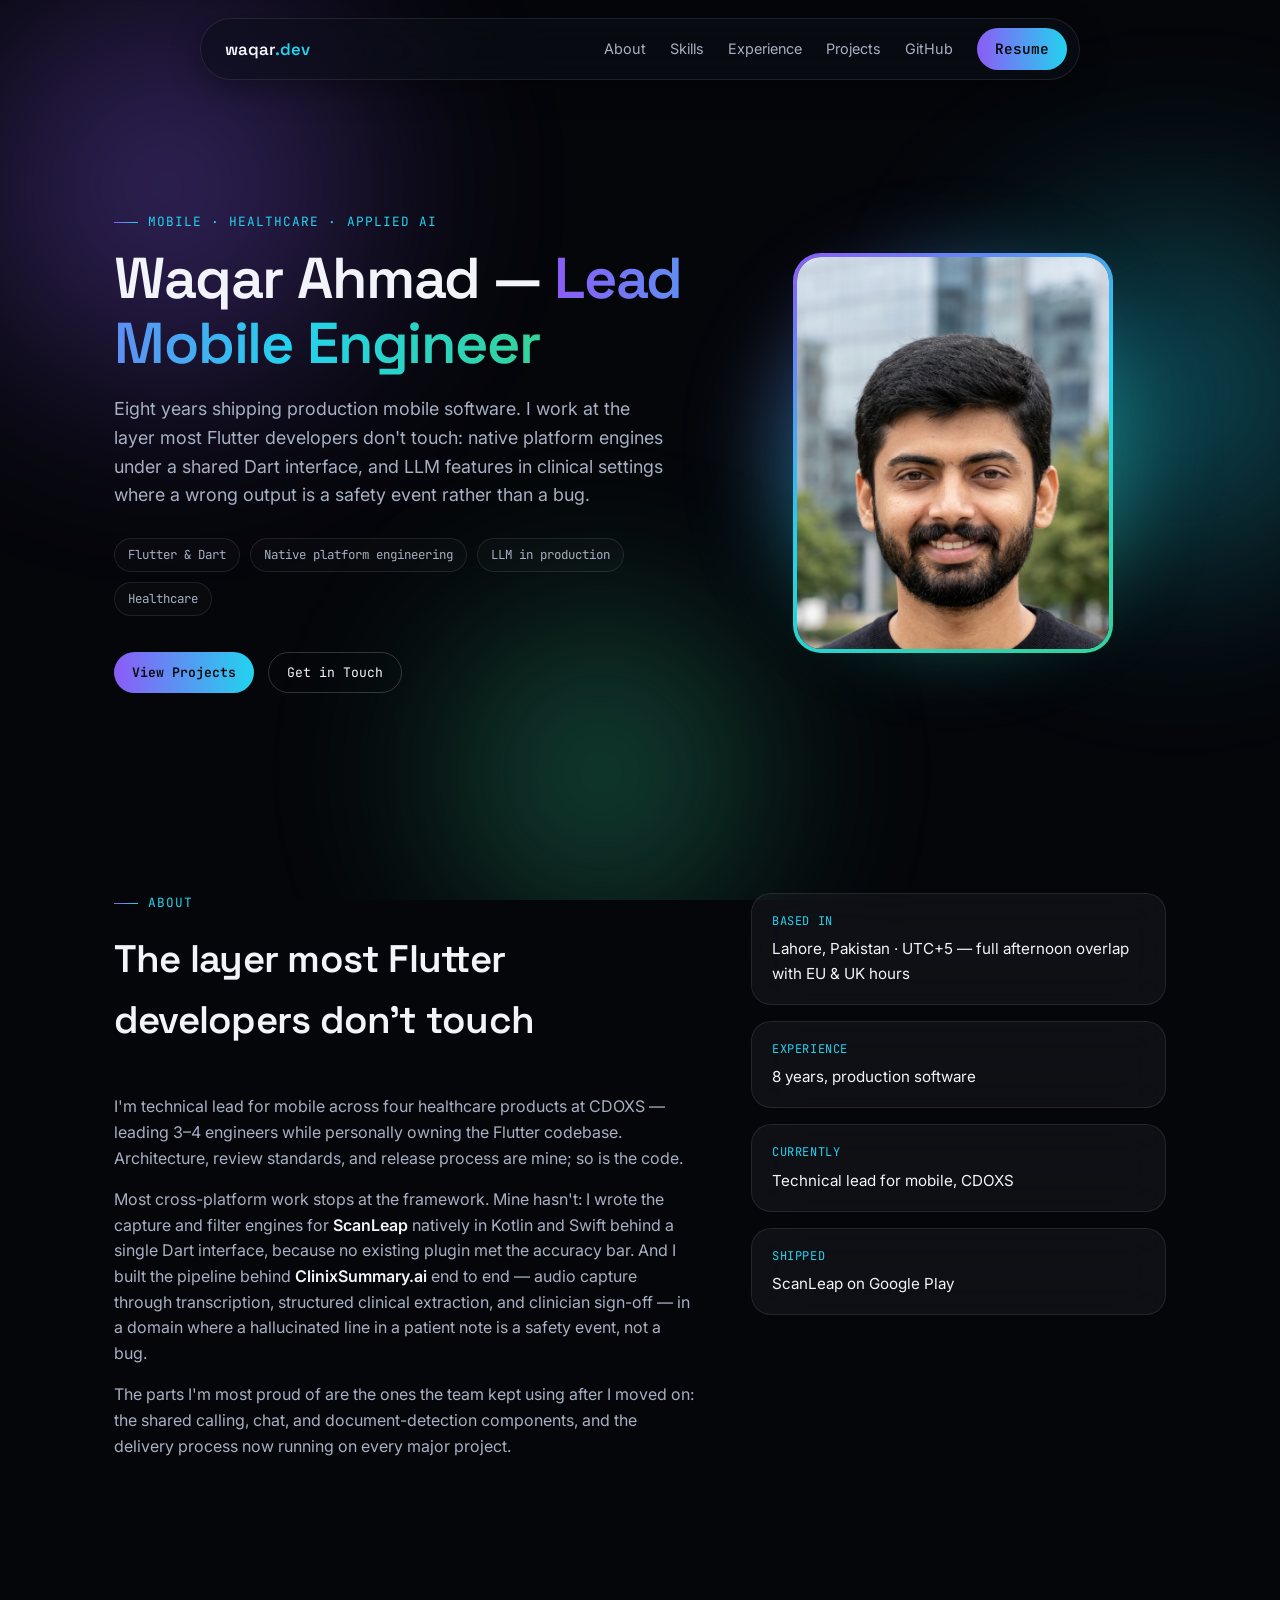
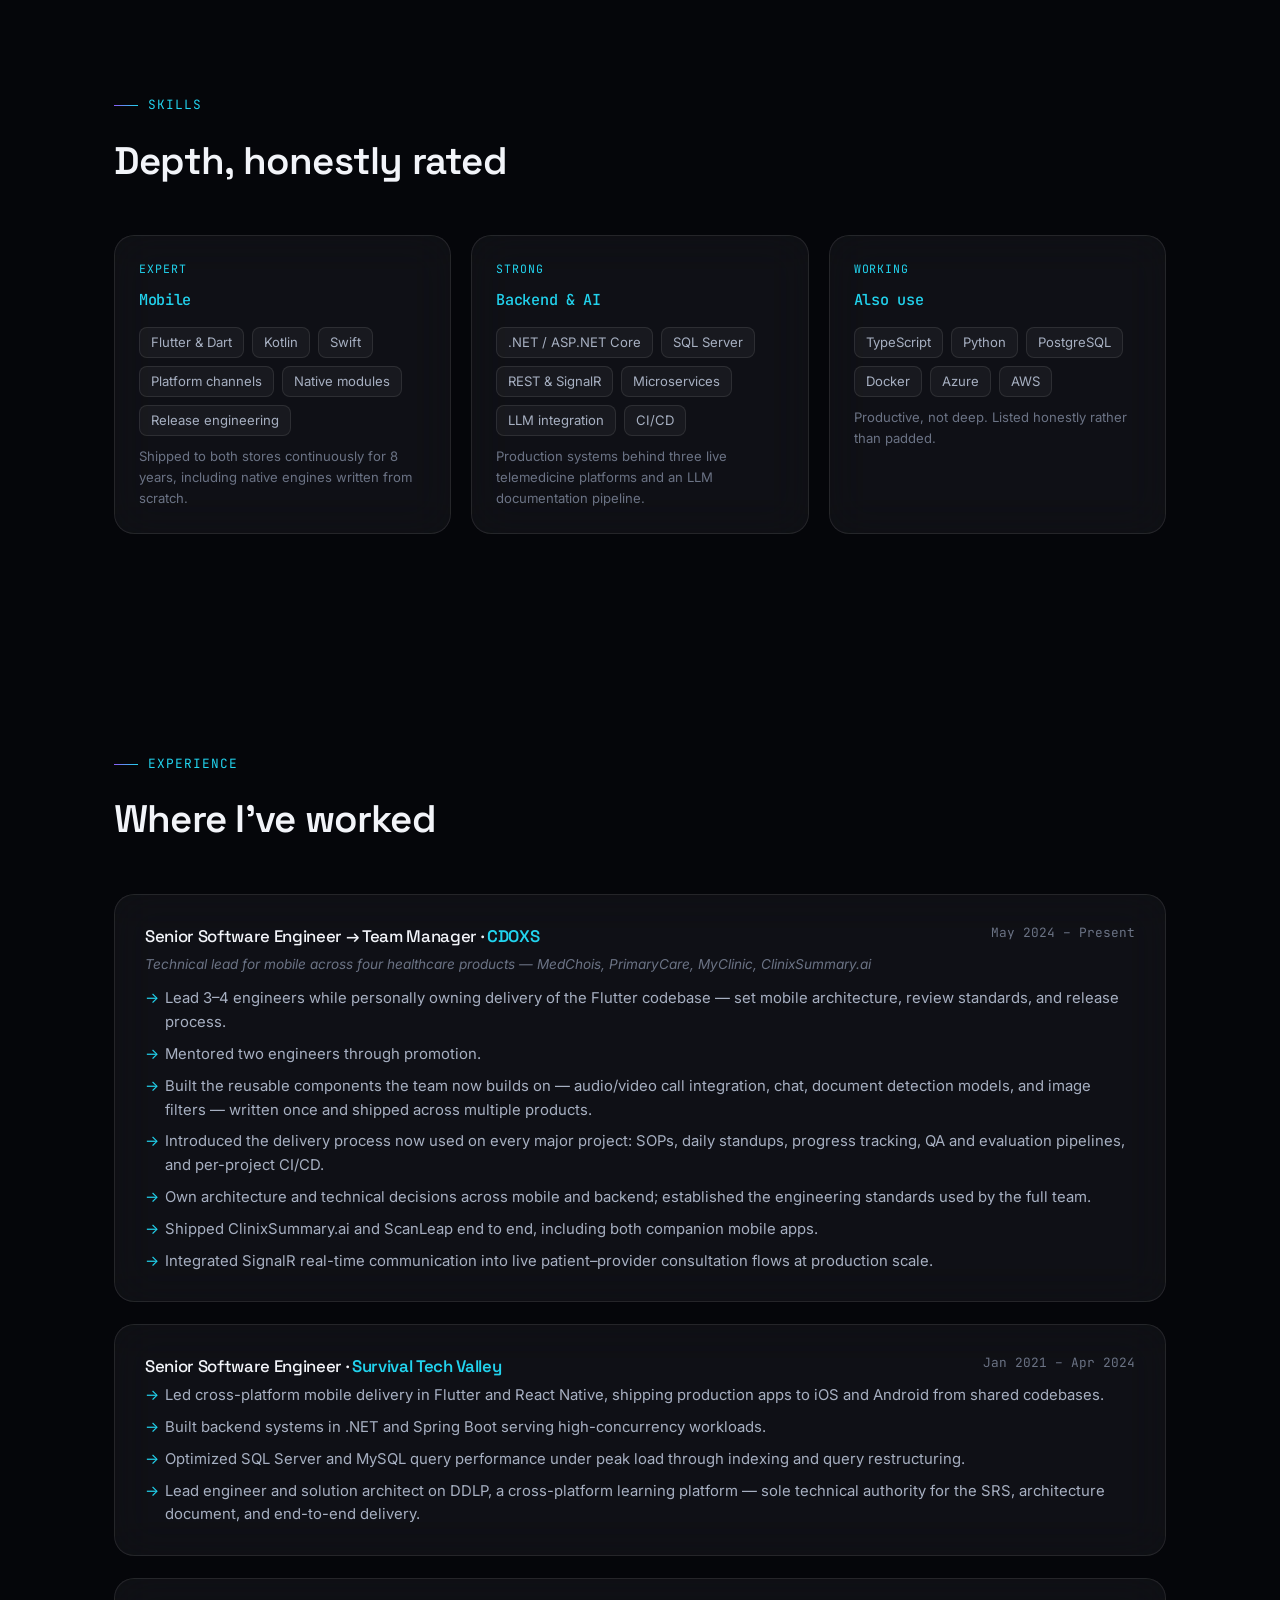
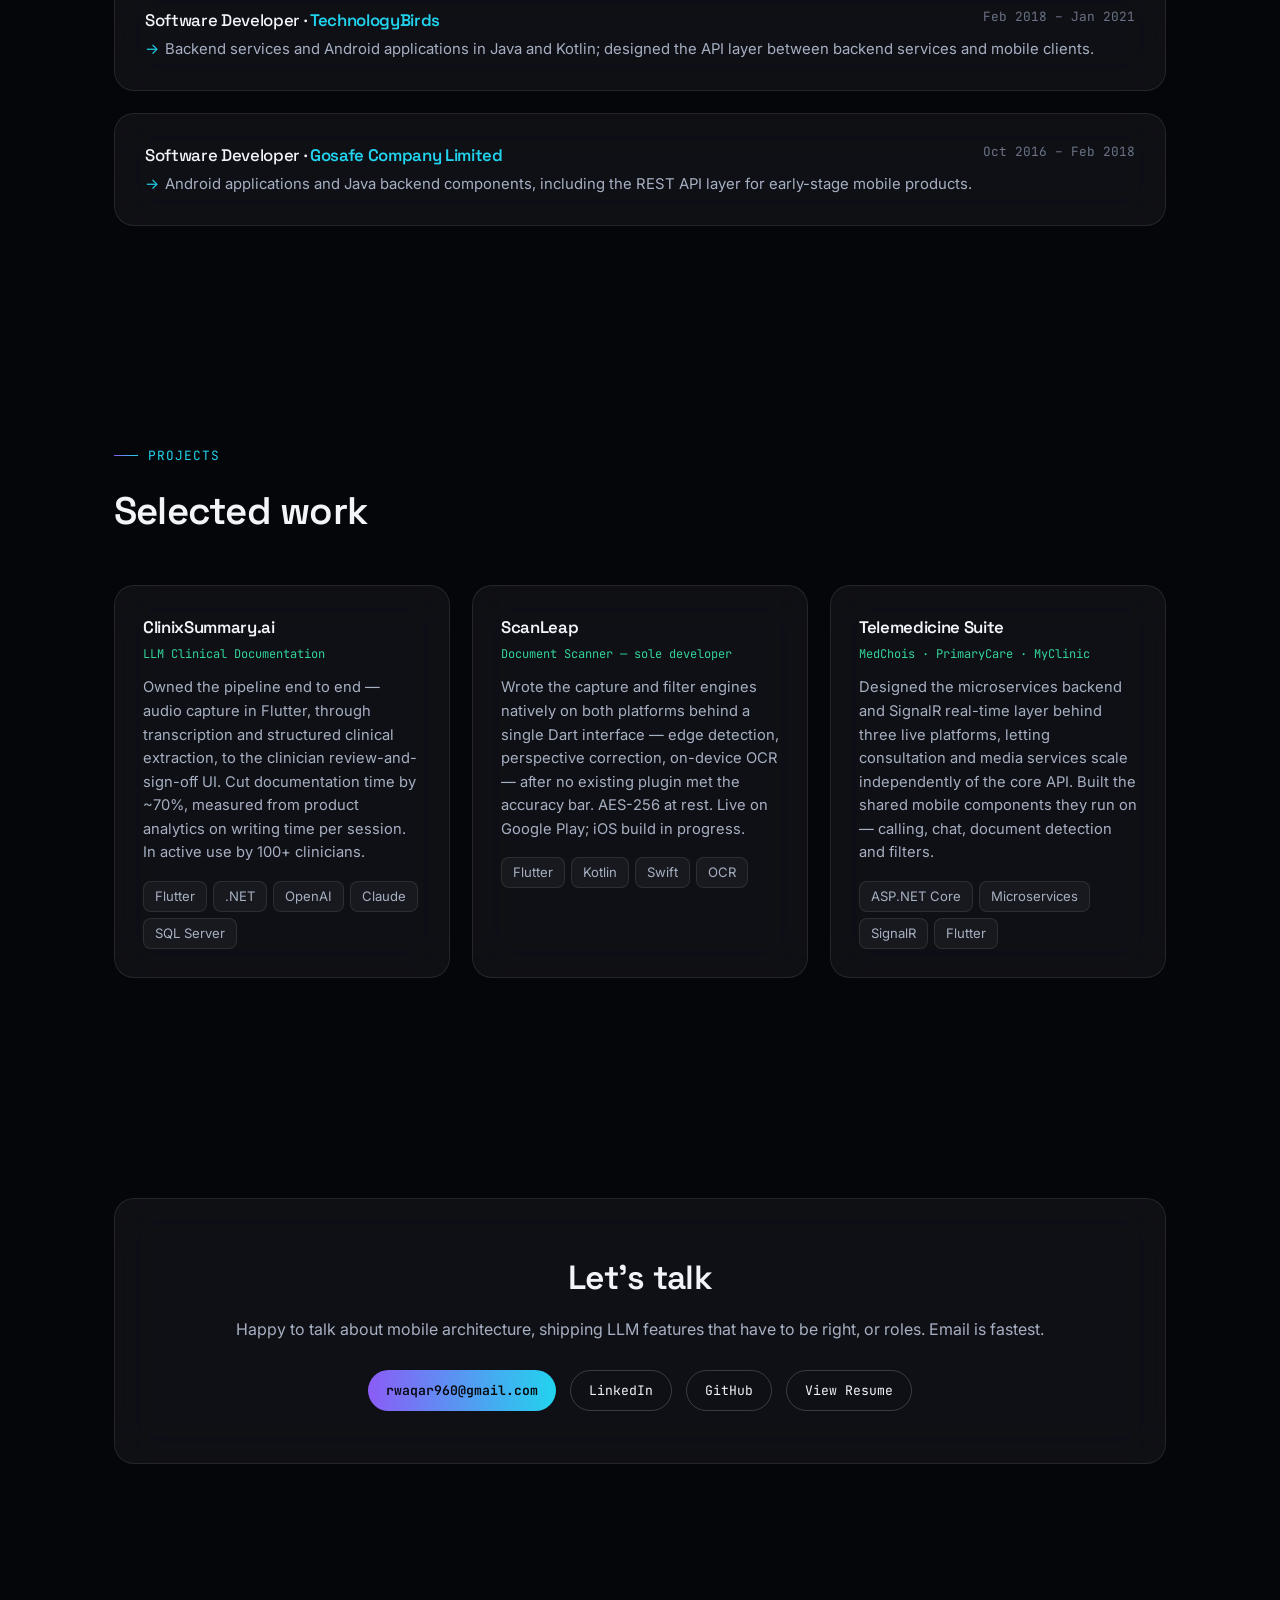
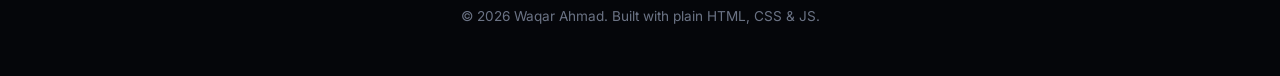
==== commit 2e9f97bf: "Fill in verified metrics; remove draft scaffolding Replaces every placeholder with real data or cuts" ====
--- a/index.html
+++ b/index.html
@@ -11,36 +11,6 @@
 <link href="https://fonts.googleapis.com/css2?family=Inter:wght@400;500;600;700&family=Space+Grotesk:wght@500;600;700&family=JetBrains+Mono:wght@400;500;600&display=swap" rel="stylesheet">
 <link rel="stylesheet" href="assets/css/style.css">
 <style>
-  /* ---------------------------------------------------------------
-     DRAFT SCAFFOLDING — delete this whole block, the .draft-banner
-     div, and every <span class="needs-data"> once the numbers from
-     docs/03-metrics-worksheet.md are filled in.
-     Deliberately loud so this can never ship half-finished.
-     --------------------------------------------------------------- */
-  .needs-data {
-    background: rgba(255, 176, 32, 0.16);
-    border-bottom: 1px dashed rgba(255, 176, 32, 0.85);
-    color: #ffcf72;
-    padding: 0 3px;
-    border-radius: 2px;
-    font-family: var(--font-mono);
-    font-size: 0.86em;
-  }
-  .draft-banner {
-    position: relative;
-    z-index: 50;
-    max-width: 1100px;
-    margin: 90px auto 0;
-    background: rgba(255, 176, 32, 0.12);
-    border: 1px solid rgba(255, 176, 32, 0.45);
-    border-radius: 8px;
-    padding: 12px 16px;
-    color: #ffcf72;
-    font-size: 0.86rem;
-    line-height: 1.6;
-  }
-  /* --------------------------------------------------------------- */
-
   .skill-tier-label {
     font-family: var(--font-mono); font-size: 0.72rem; text-transform: uppercase;
     letter-spacing: 0.08em; color: var(--accent-2); margin-bottom: 10px; display: block;
@@ -67,12 +37,6 @@
   </nav>
 </header>
 
-<div class="draft-banner">
-  <strong>DRAFT — not deployed.</strong> Every <span class="needs-data">highlighted</span> value is a
-  placeholder awaiting a real number from <code>docs/03-metrics-worksheet.md</code>. Fill them all, then
-  delete this banner and the draft CSS block in <code>&lt;head&gt;</code>.
-</div>
-
 <main>
 
   <section class="hero" id="top">
@@ -126,15 +90,16 @@
           note is a safety event, not a bug.
         </p>
         <p>
-          That second problem is the one I find most interesting right now: how you evaluate, gate, and
-          cost-control LLM output when being wrong actually matters.
+          The parts I'm most proud of are the ones the team kept using after I moved on: the shared calling,
+          chat, and document-detection components, and the delivery process now running on every major
+          project.
         </p>
       </div>
       <div class="fact-list">
         <div class="fact glass"><div class="k">Based in</div><div class="v">Lahore, Pakistan · UTC+5 — full afternoon overlap with EU &amp; UK hours</div></div>
         <div class="fact glass"><div class="k">Experience</div><div class="v">8 years, production software</div></div>
         <div class="fact glass"><div class="k">Currently</div><div class="v">Technical lead for mobile, CDOXS</div></div>
-        <div class="fact glass"><div class="k">Shipped</div><div class="v">Live on Google Play — <span class="needs-data">[ScanLeap rating / installs]</span></div></div>
+        <div class="fact glass"><div class="k">Shipped</div><div class="v"><a href="https://play.google.com/store/apps/details?id=com.scanner.scanleap.scanleap_flutter" target="_blank" rel="noopener">ScanLeap on Google Play</a></div></div>
       </div>
     </div>
   </section>
@@ -168,7 +133,6 @@
             <span class="chip">REST &amp; SignalR</span>
             <span class="chip">Microservices</span>
             <span class="chip">LLM integration</span>
-            <span class="chip">Evaluation &amp; cost control</span>
             <span class="chip">CI/CD</span>
           </div>
           <p class="tier-note">Production systems behind three live telemedicine platforms and an LLM documentation pipeline.</p>
@@ -205,12 +169,13 @@
           </div>
           <div class="context">Technical lead for mobile across four healthcare products — MedChois, PrimaryCare, MyClinic, ClinixSummary.ai</div>
           <ul>
-            <li>Lead 3–4 engineers while personally owning delivery of the Flutter codebase — set mobile architecture, review standards, and release process. <span class="needs-data">[N]</span> releases to iOS and Android, <span class="needs-data">[X]</span>% crash-free sessions.</li>
-            <li>Own architecture and technical decisions across mobile and backend; established the engineering standards now used by the full team.</li>
+            <li>Lead 3–4 engineers while personally owning delivery of the Flutter codebase — set mobile architecture, review standards, and release process.</li>
+            <li>Mentored two engineers through promotion.</li>
+            <li>Built the reusable components the team now builds on — audio/video call integration, chat, document detection models, and image filters — written once and shipped across multiple products.</li>
+            <li>Introduced the delivery process now used on every major project: SOPs, daily standups, progress tracking, QA and evaluation pipelines, and per-project CI/CD.</li>
+            <li>Own architecture and technical decisions across mobile and backend; established the engineering standards used by the full team.</li>
             <li>Shipped ClinixSummary.ai and ScanLeap end to end, including both companion mobile apps.</li>
             <li>Integrated SignalR real-time communication into live patient–provider consultation flows at production scale.</li>
-            <li>Delivered Appointment Management and Training Management systems on the shared Flutter codebase.</li>
-            <li><span class="needs-data">[MENTORSHIP — one concrete outcome: an engineer who grew or was promoted, onboarding time reduced, or a component handed off and still owned by someone else]</span></li>
           </ul>
         </div>
 
@@ -220,9 +185,9 @@
             <span class="dates">Jan 2021 – Apr 2024</span>
           </div>
           <ul>
-            <li>Led cross-platform mobile delivery in Flutter and React Native, shipping <span class="needs-data">[N]</span> production apps to iOS and Android from shared codebases.</li>
-            <li>Built backend systems in .NET and Spring Boot serving <span class="needs-data">[N]</span> requests/day at <span class="needs-data">[X]</span> ms p95.</li>
-            <li>Cut SQL Server and MySQL query times from <span class="needs-data">[X]</span> to <span class="needs-data">[Y]</span> ms under peak load through indexing and query restructuring.</li>
+            <li>Led cross-platform mobile delivery in Flutter and React Native, shipping production apps to iOS and Android from shared codebases.</li>
+            <li>Built backend systems in .NET and Spring Boot serving high-concurrency workloads.</li>
+            <li>Optimized SQL Server and MySQL query performance under peak load through indexing and query restructuring.</li>
             <li>Lead engineer and solution architect on DDLP, a cross-platform learning platform — sole technical authority for the SRS, architecture document, and end-to-end delivery.</li>
           </ul>
         </div>
@@ -233,7 +198,7 @@
             <span class="dates">Feb 2018 – Jan 2021</span>
           </div>
           <ul>
-            <li>Backend services and Android applications in Java and Kotlin, supporting <span class="needs-data">[N]</span> concurrent users; designed the API layer between backend and mobile clients.</li>
+            <li>Backend services and Android applications in Java and Kotlin; designed the API layer between backend services and mobile clients.</li>
           </ul>
         </div>
 
@@ -262,9 +227,8 @@
           <span class="role">LLM Clinical Documentation</span>
           <p>
             Owned the pipeline end to end — audio capture in Flutter, through transcription and structured
-            clinical extraction, to the clinician review-and-sign-off UI. Cut documentation time by ~70% across
-            <span class="needs-data">[N]</span> clinicians. Built the evaluation harness that gated every prompt
-            and model change, because in this domain a hallucinated line is a patient-safety event.
+            clinical extraction, to the clinician review-and-sign-off UI. Cut documentation time by ~70%,
+            measured from product analytics on writing time per session. In active use by 100+ clinicians.
           </p>
           <div class="chips">
             <span class="chip">Flutter</span><span class="chip">.NET</span><span class="chip">OpenAI</span><span class="chip">Claude</span><span class="chip">SQL Server</span>
@@ -277,8 +241,9 @@
           <p>
             Wrote the capture and filter engines natively on both platforms behind a single Dart interface —
             edge detection, perspective correction, on-device OCR — after no existing plugin met the accuracy
-            bar. AES-256 at rest. Live on Google Play:
-            <span class="needs-data">[STORE LINK · rating · installs]</span>. iOS in final release.
+            bar. AES-256 at rest.
+            <a href="https://play.google.com/store/apps/details?id=com.scanner.scanleap.scanleap_flutter" target="_blank" rel="noopener">Live on Google Play</a>;
+            iOS build in progress.
           </p>
           <div class="chips">
             <span class="chip">Flutter</span><span class="chip">Kotlin</span><span class="chip">Swift</span><span class="chip">OCR</span>
@@ -290,9 +255,8 @@
           <span class="role">MedChois · PrimaryCare · MyClinic</span>
           <p>
             Designed the microservices backend and SignalR real-time layer behind three live platforms, letting
-            consultation and media services scale independently of the core API.
-            <span class="needs-data">[N]</span> concurrent consultations at peak,
-            <span class="needs-data">[uptime]</span>% availability.
+            consultation and media services scale independently of the core API. Built the shared mobile
+            components they run on — calling, chat, document detection and filters.
           </p>
           <div class="chips">
             <span class="chip">ASP.NET Core</span><span class="chip">Microservices</span><span class="chip">SignalR</span><span class="chip">Flutter</span>
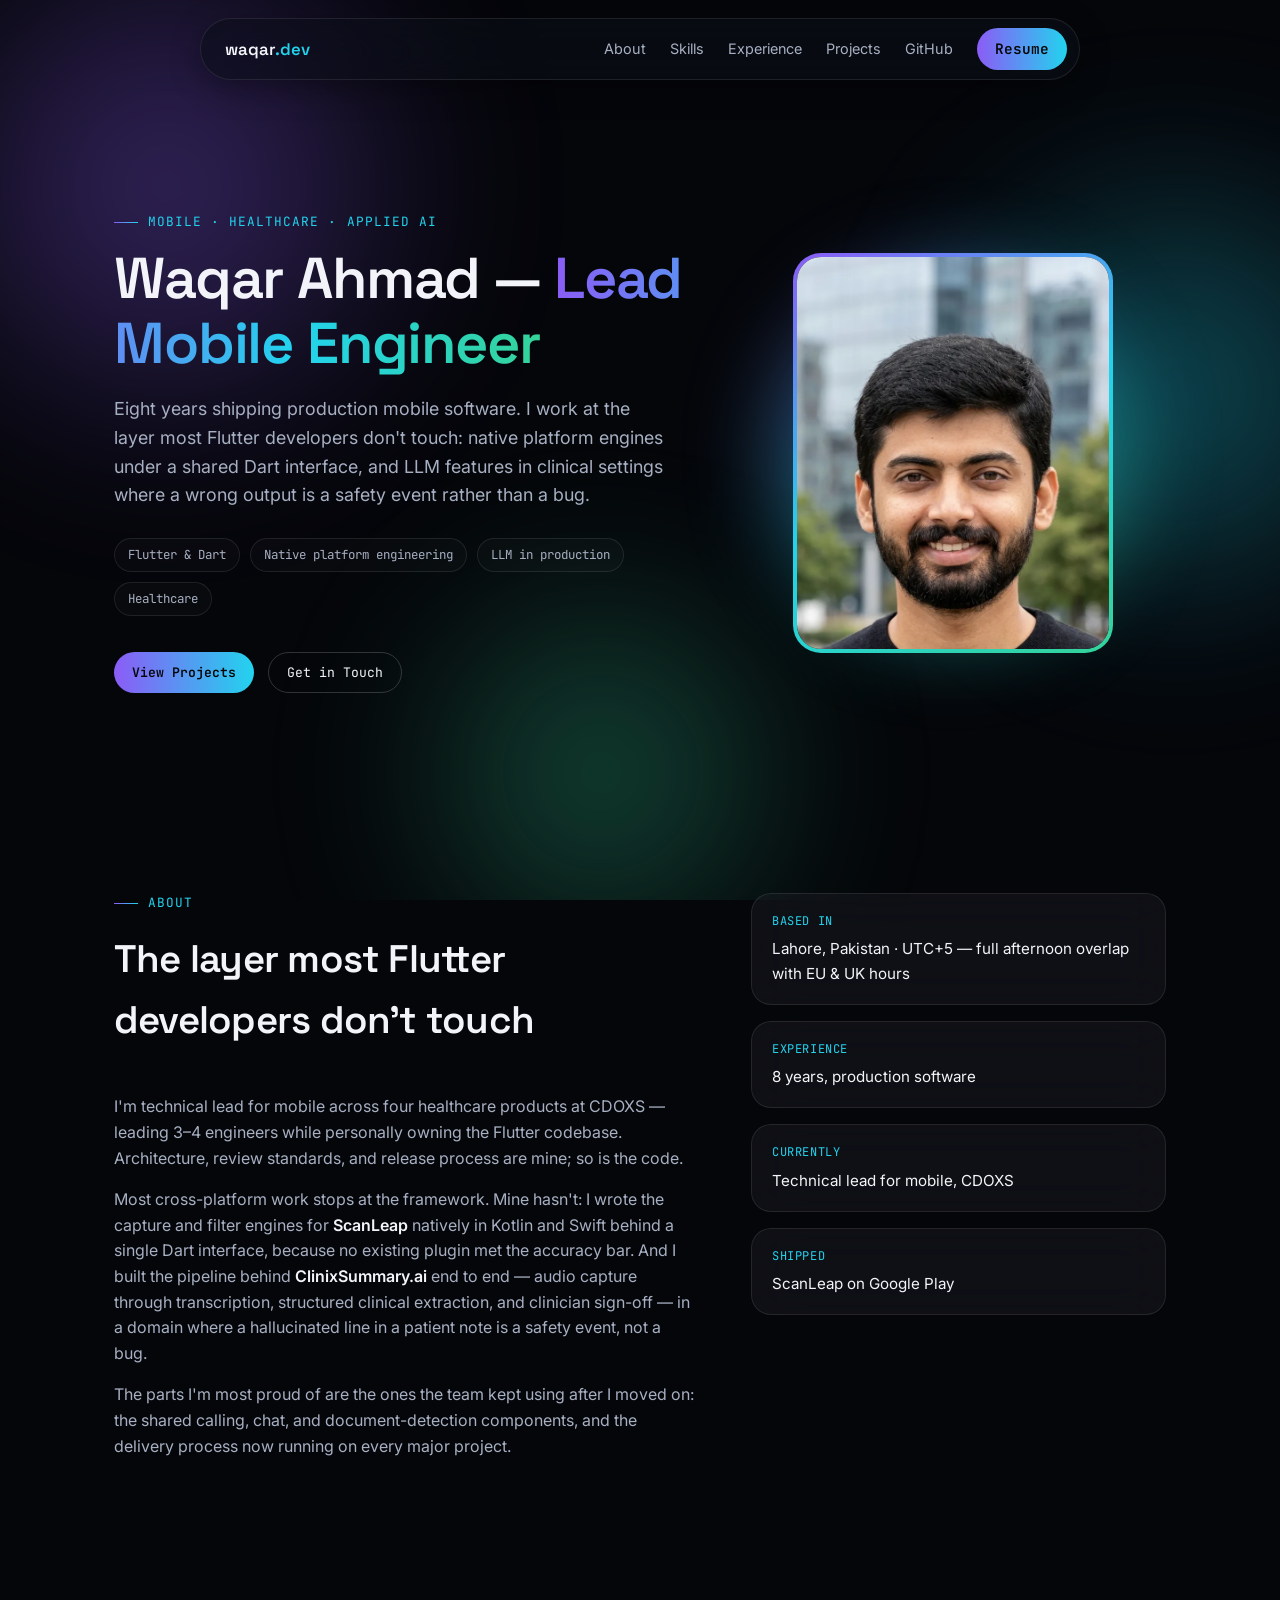
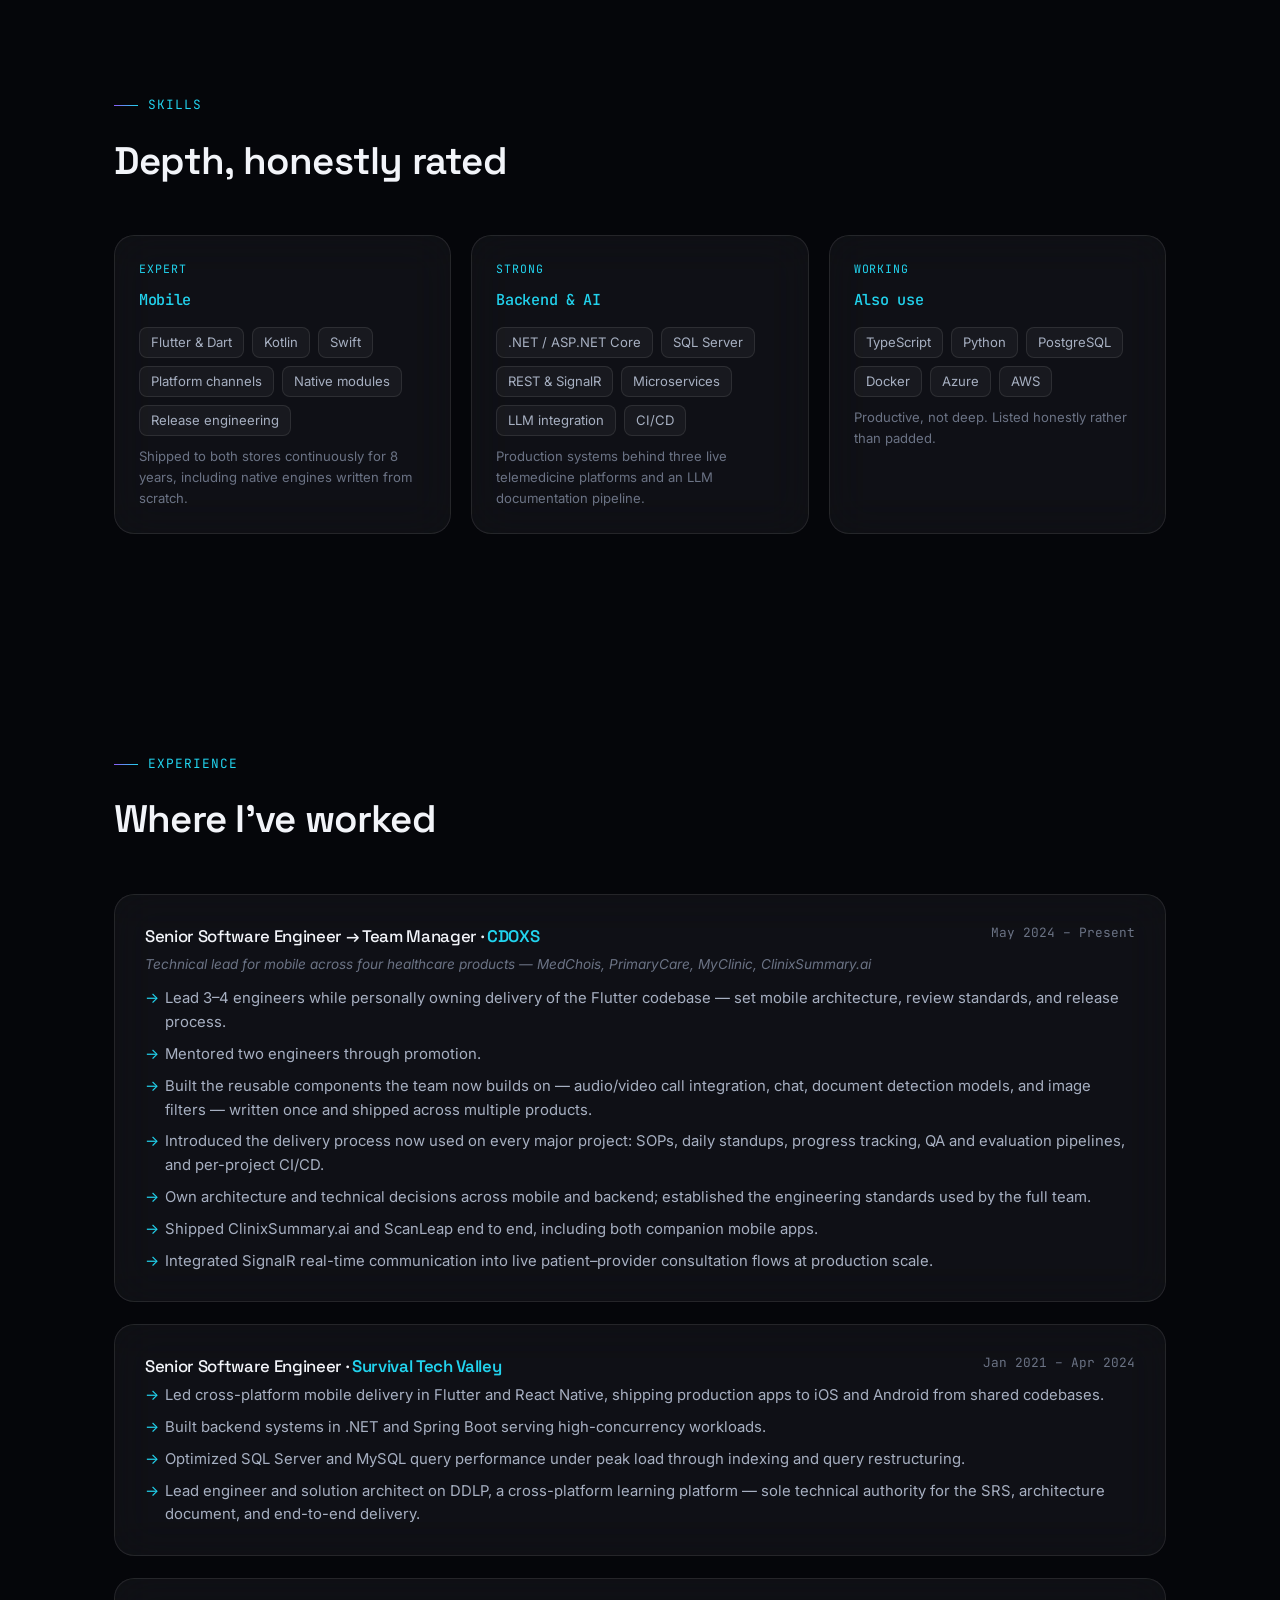
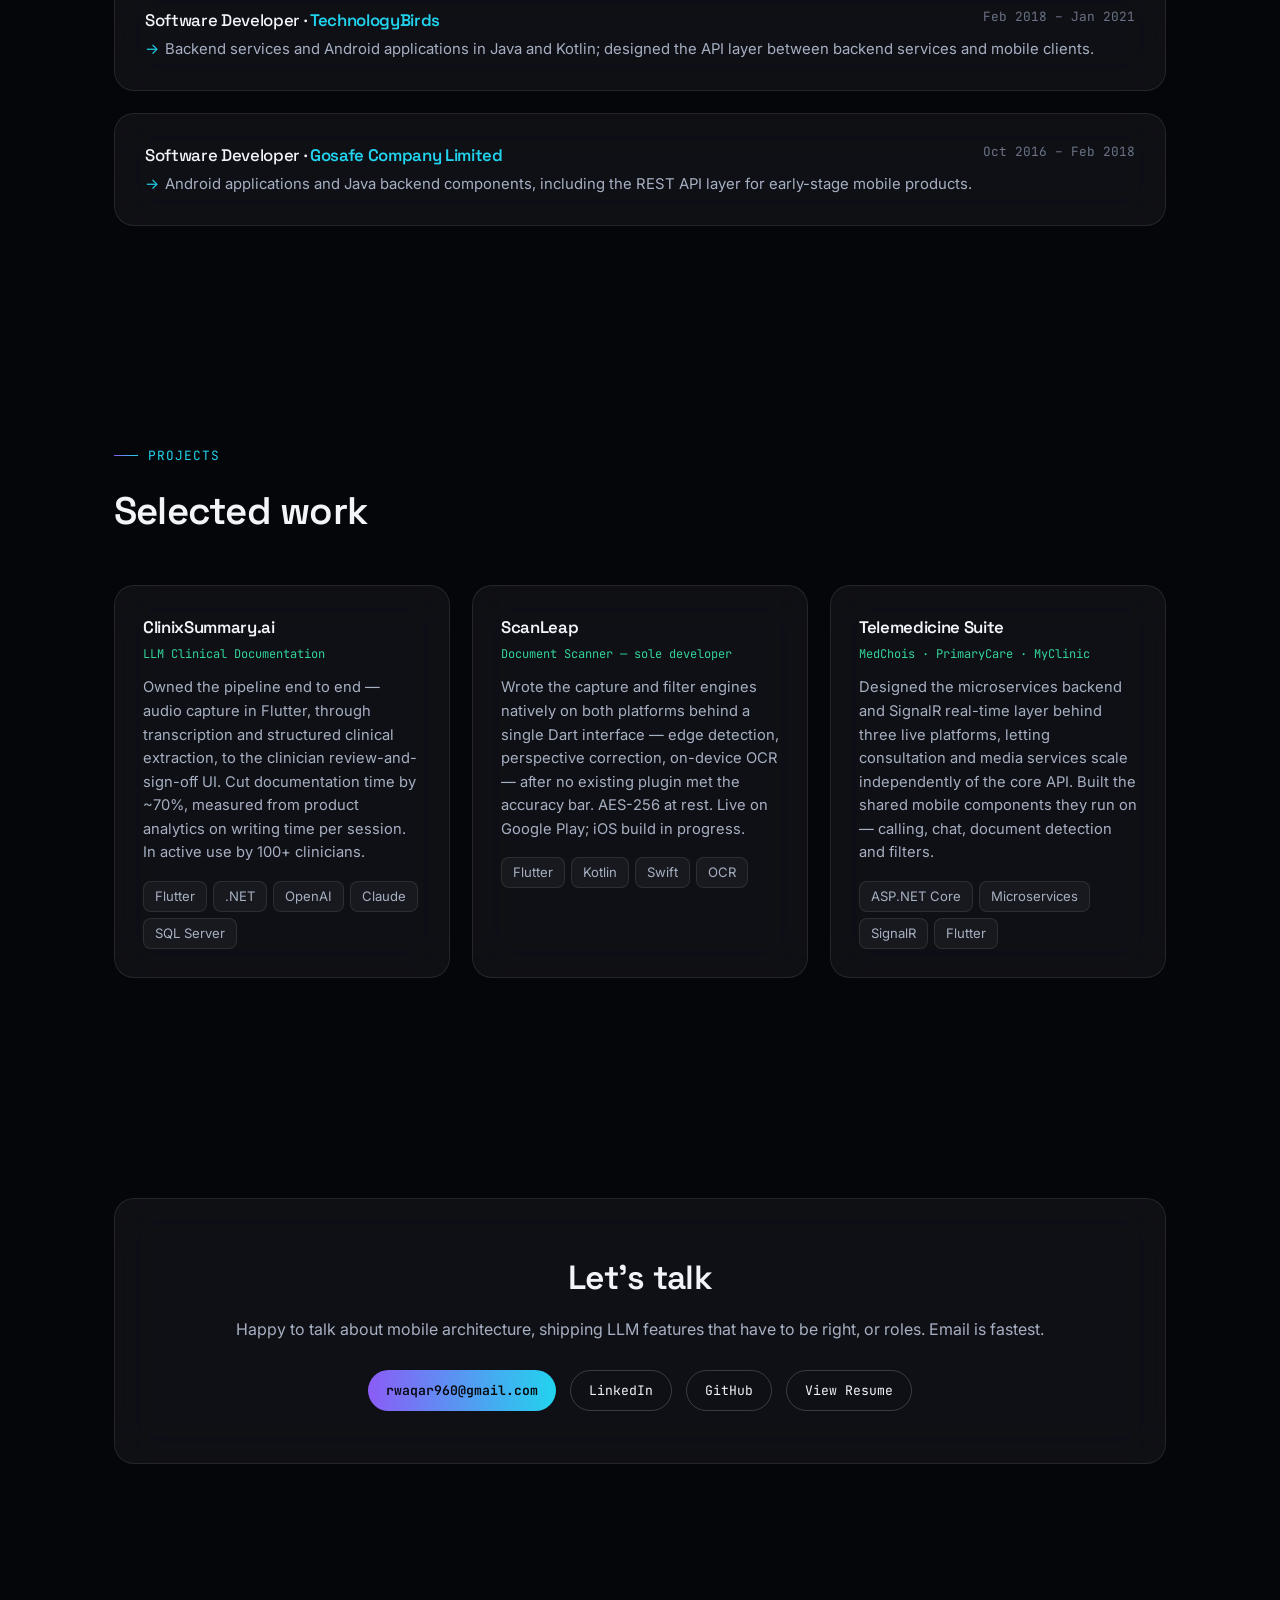
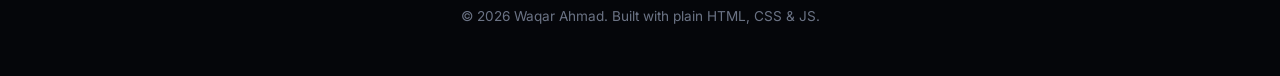
==== commit 5cc98ff2: "Optimize hero image: 1,680 KB -> 54 KB (97% smaller) The hero portrait was a photograph stored as lo" ====
--- a/index.html
+++ b/index.html
@@ -64,7 +64,8 @@
         <div class="photo-glow"></div>
         <div class="photo-frame">
           <div class="inner">
-            <img src="assets/img/profile.png" alt="Waqar Ahmad" width="704" height="1525">
+            <img src="assets/img/profile.webp" alt="Waqar Ahmad" width="704" height="880"
+                 fetchpriority="high" decoding="async">
           </div>
         </div>
       </div>
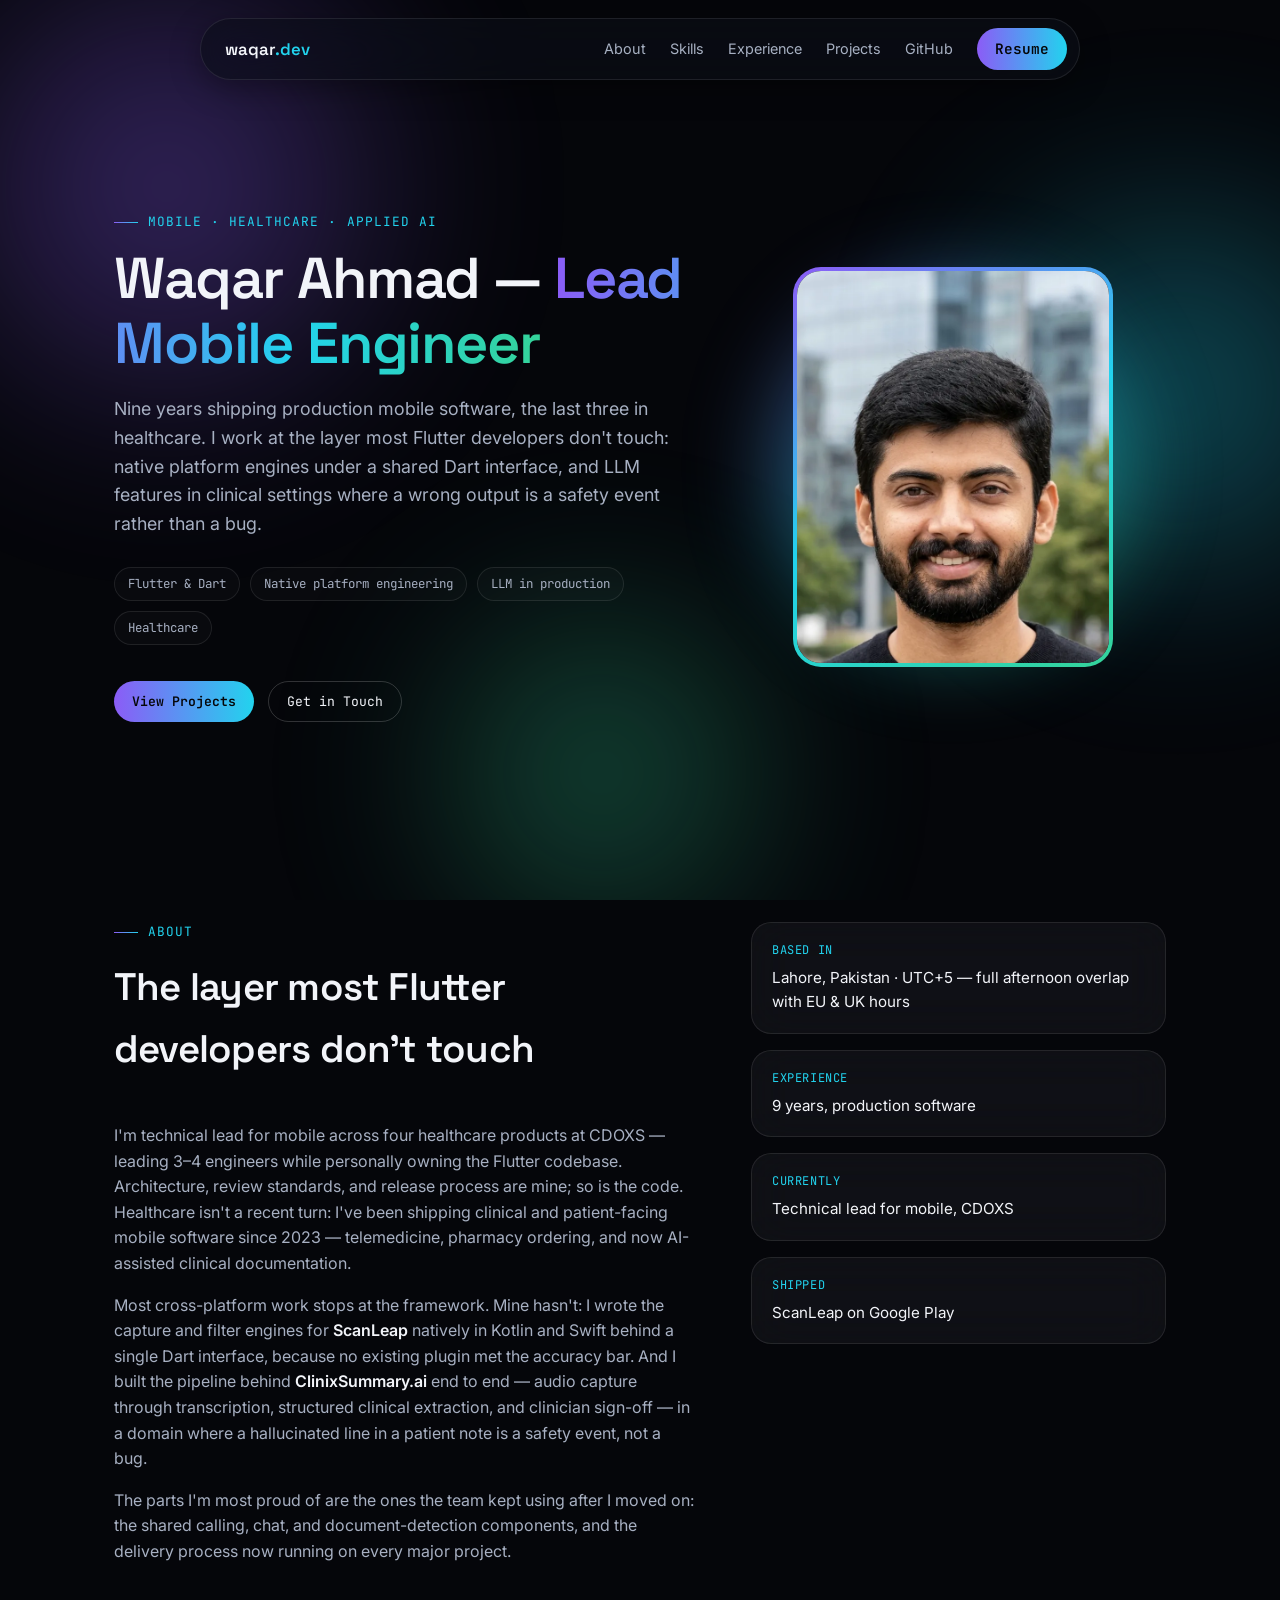
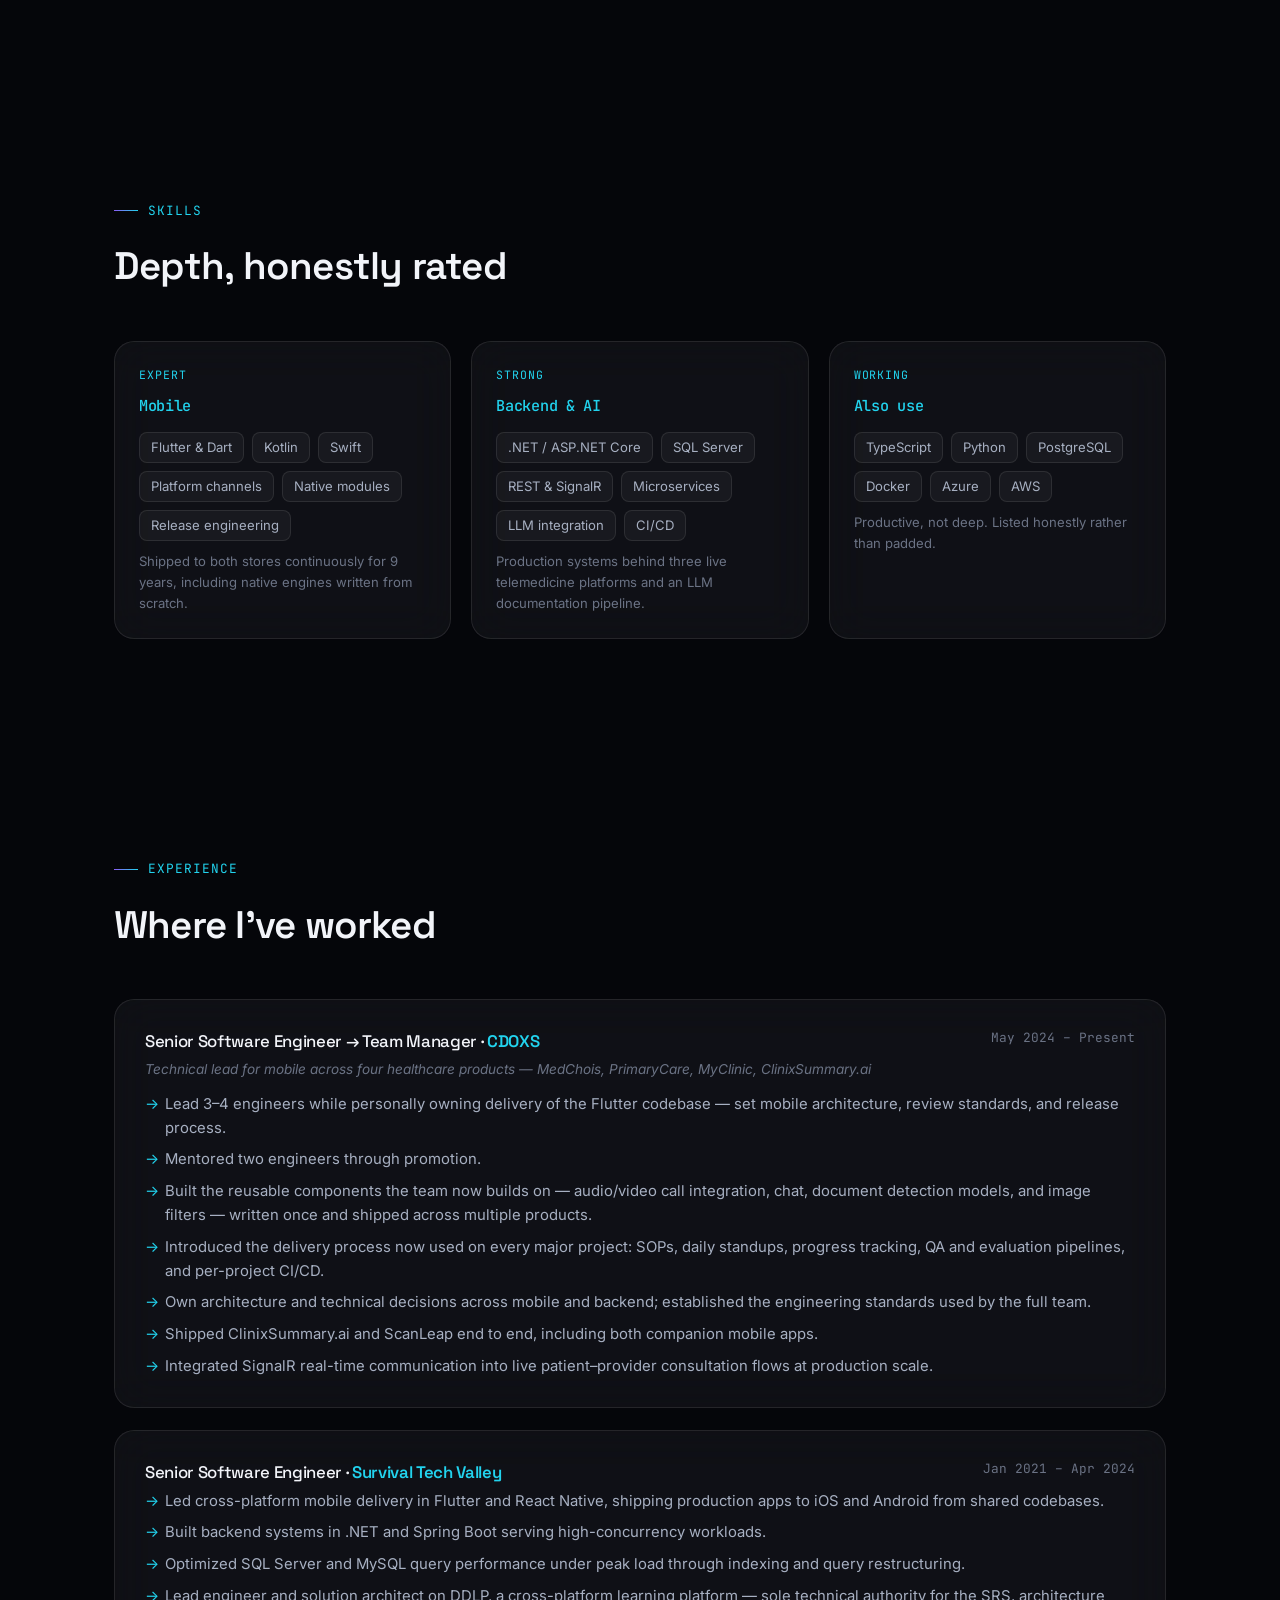
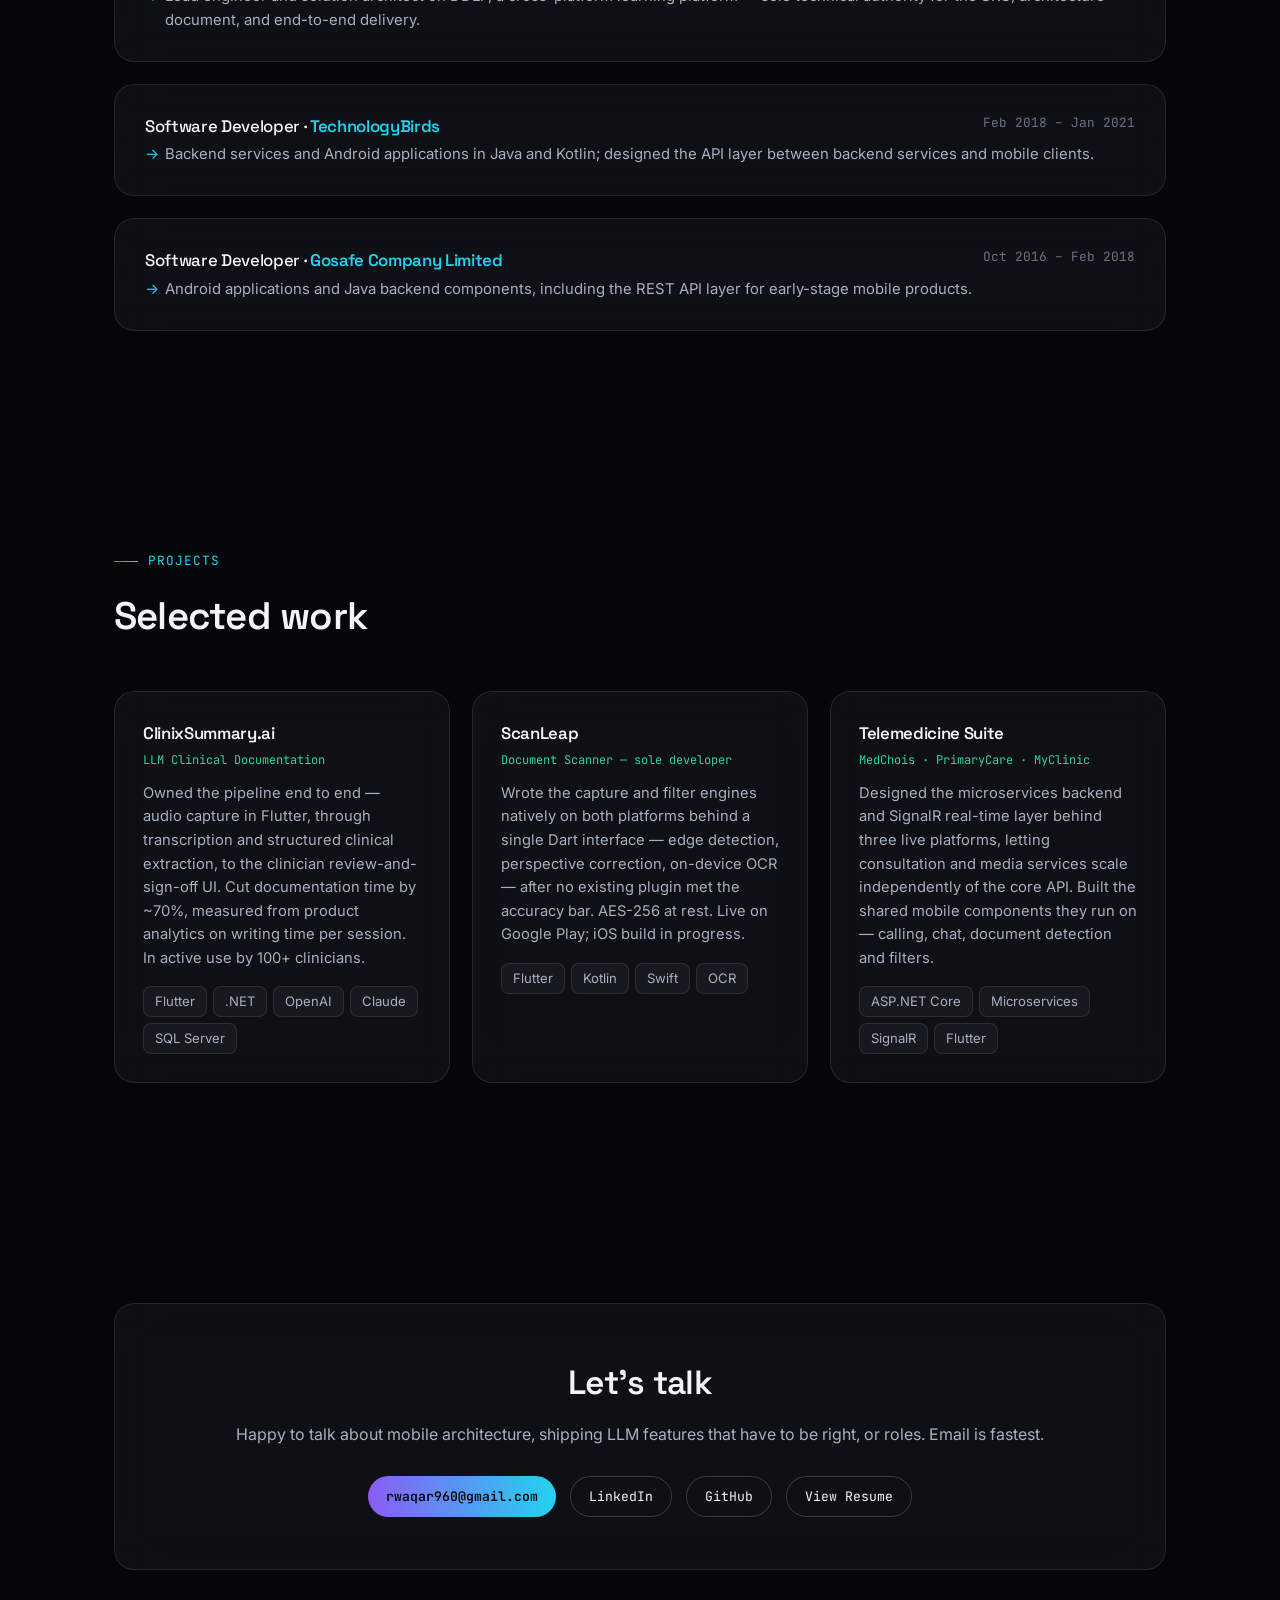
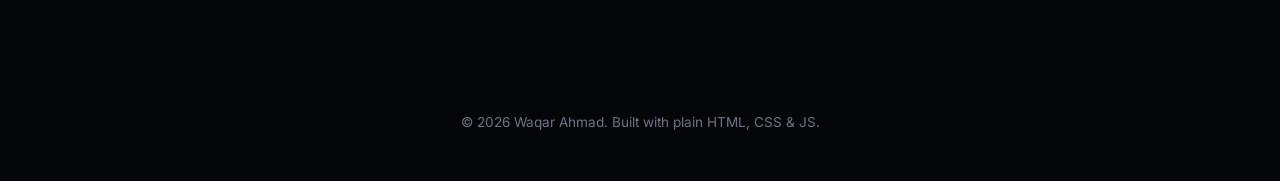
==== commit bc79f3f5: "Correct experience duration and surface the healthcare track record Duration was understated: first " ====
--- a/index.html
+++ b/index.html
@@ -45,9 +45,9 @@
         <div class="eyebrow">Mobile · Healthcare · Applied AI</div>
         <h1>Waqar Ahmad — <span class="grad-text">Lead Mobile Engineer</span></h1>
         <p class="subtitle">
-          Eight years shipping production mobile software. I work at the layer most Flutter developers
-          don't touch: native platform engines under a shared Dart interface, and LLM features in clinical
-          settings where a wrong output is a safety event rather than a bug.
+          Nine years shipping production mobile software, the last three in healthcare. I work at the layer
+          most Flutter developers don't touch: native platform engines under a shared Dart interface, and LLM
+          features in clinical settings where a wrong output is a safety event rather than a bug.
         </p>
         <div class="tags">
           <span class="tag">Flutter &amp; Dart</span>
@@ -80,7 +80,9 @@
         <p>
           I'm technical lead for mobile across four healthcare products at CDOXS — leading 3–4 engineers
           while personally owning the Flutter codebase. Architecture, review standards, and release process
-          are mine; so is the code.
+          are mine; so is the code. Healthcare isn't a recent turn: I've been shipping clinical and
+          patient-facing mobile software since 2023 — telemedicine, pharmacy ordering, and now AI-assisted
+          clinical documentation.
         </p>
         <p>
           Most cross-platform work stops at the framework. Mine hasn't: I wrote the capture and filter
@@ -98,7 +100,7 @@
       </div>
       <div class="fact-list">
         <div class="fact glass"><div class="k">Based in</div><div class="v">Lahore, Pakistan · UTC+5 — full afternoon overlap with EU &amp; UK hours</div></div>
-        <div class="fact glass"><div class="k">Experience</div><div class="v">8 years, production software</div></div>
+        <div class="fact glass"><div class="k">Experience</div><div class="v">9 years, production software</div></div>
         <div class="fact glass"><div class="k">Currently</div><div class="v">Technical lead for mobile, CDOXS</div></div>
         <div class="fact glass"><div class="k">Shipped</div><div class="v"><a href="https://play.google.com/store/apps/details?id=com.scanner.scanleap.scanleap_flutter" target="_blank" rel="noopener">ScanLeap on Google Play</a></div></div>
       </div>
@@ -122,7 +124,7 @@
             <span class="chip">Native modules</span>
             <span class="chip">Release engineering</span>
           </div>
-          <p class="tier-note">Shipped to both stores continuously for 8 years, including native engines written from scratch.</p>
+          <p class="tier-note">Shipped to both stores continuously for 9 years, including native engines written from scratch.</p>
         </div>
 
         <div class="skill-card glass">
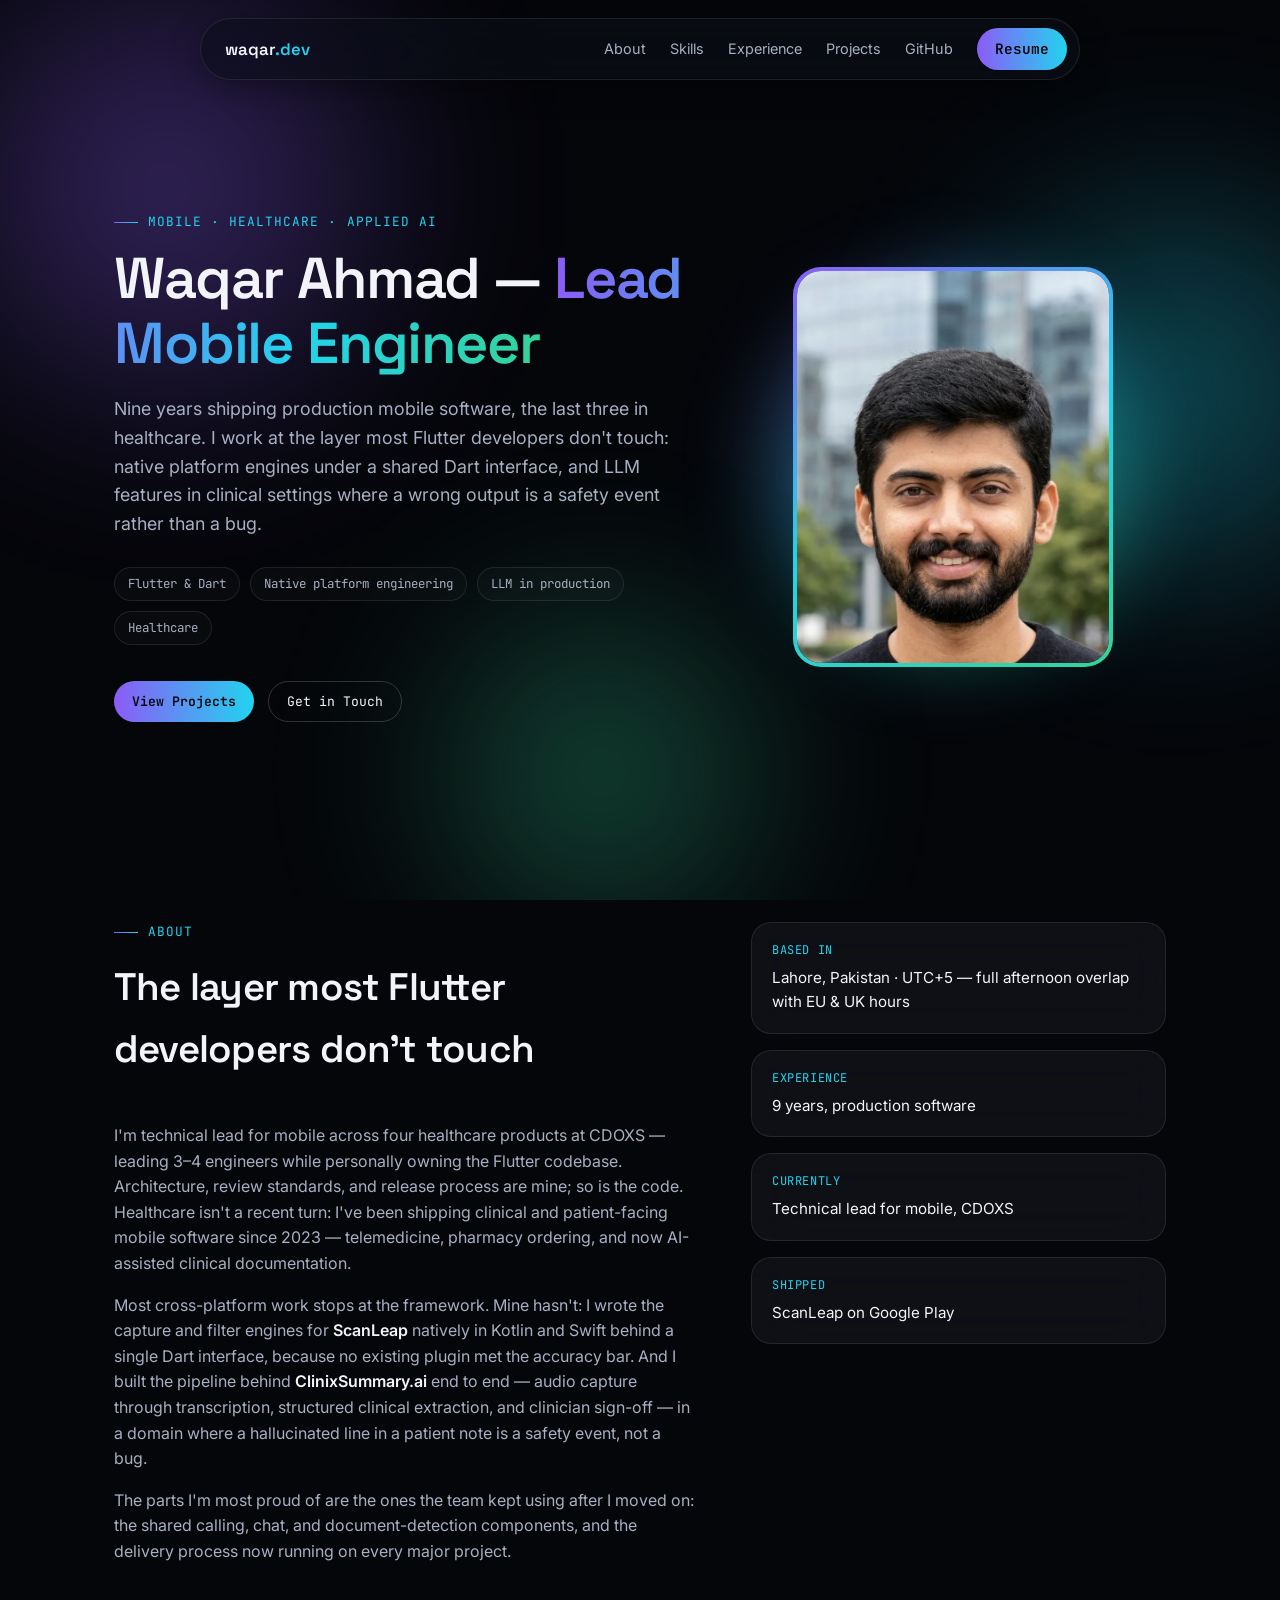
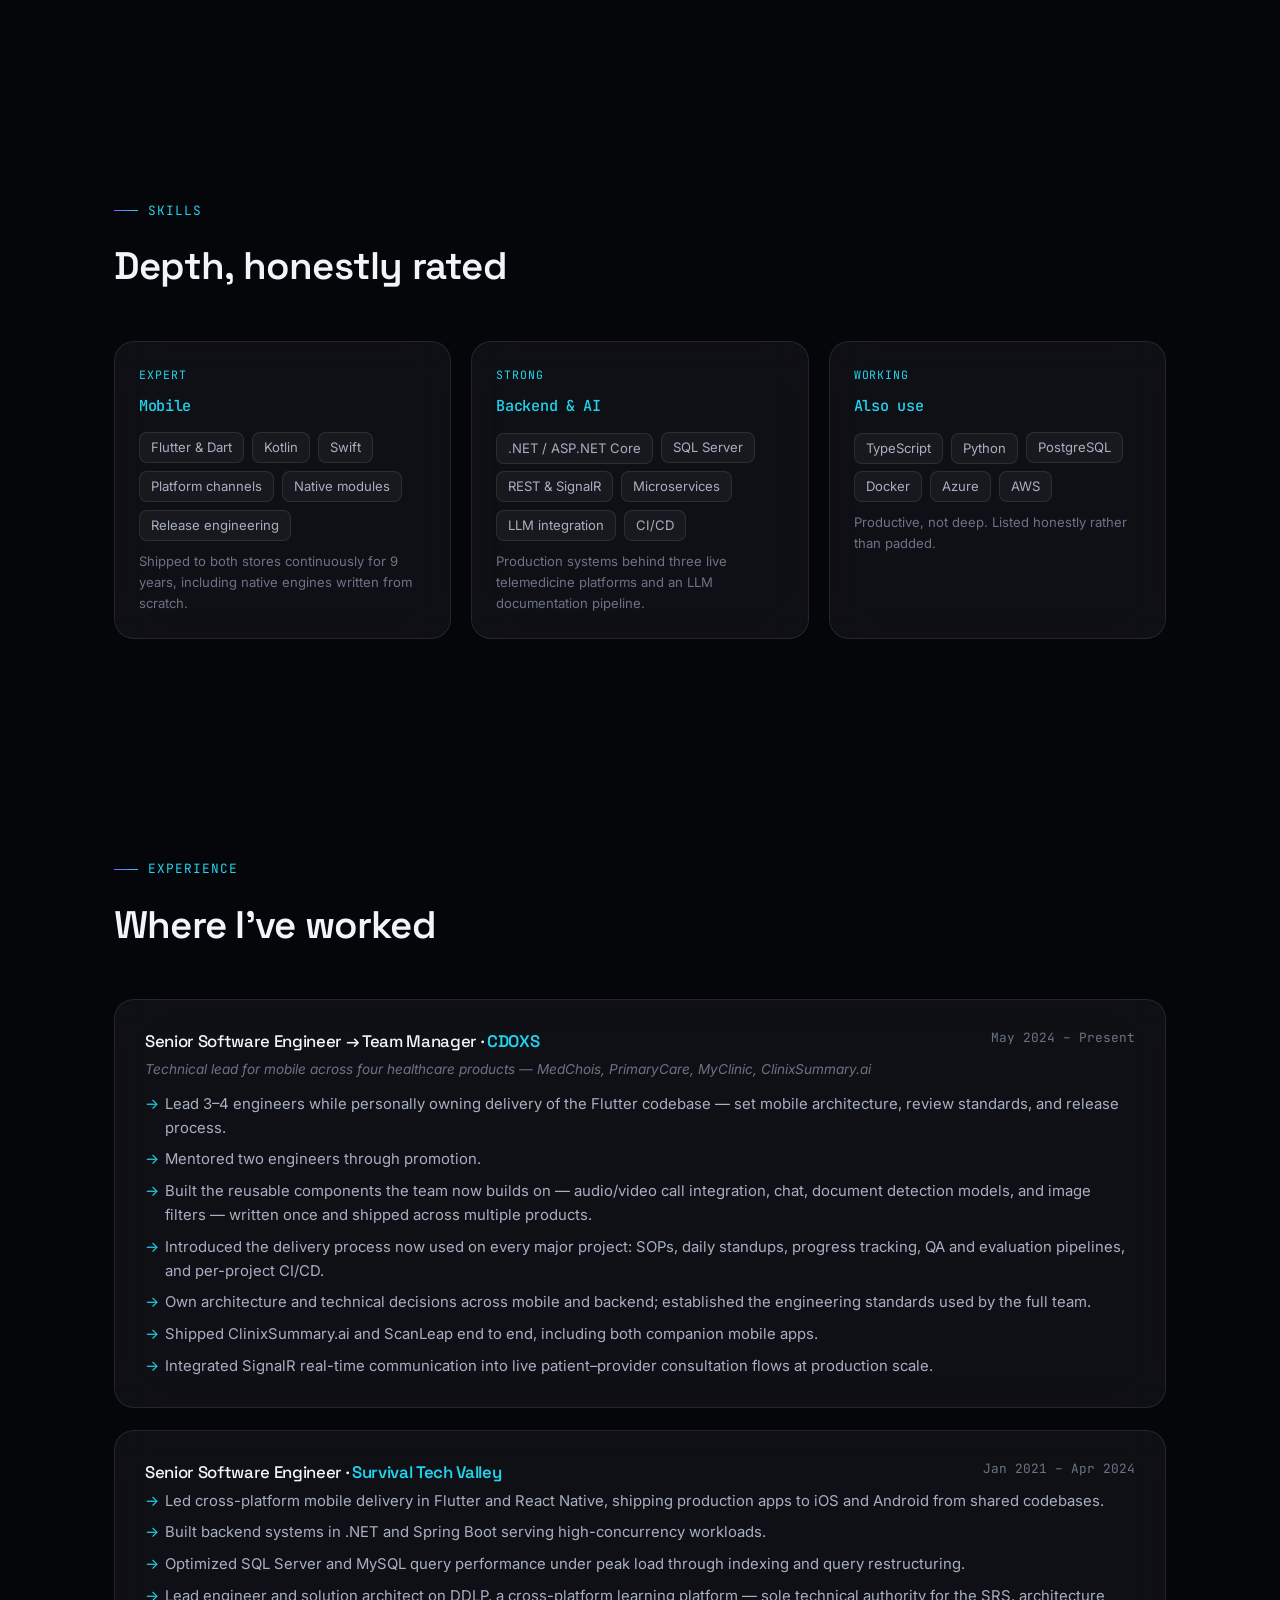
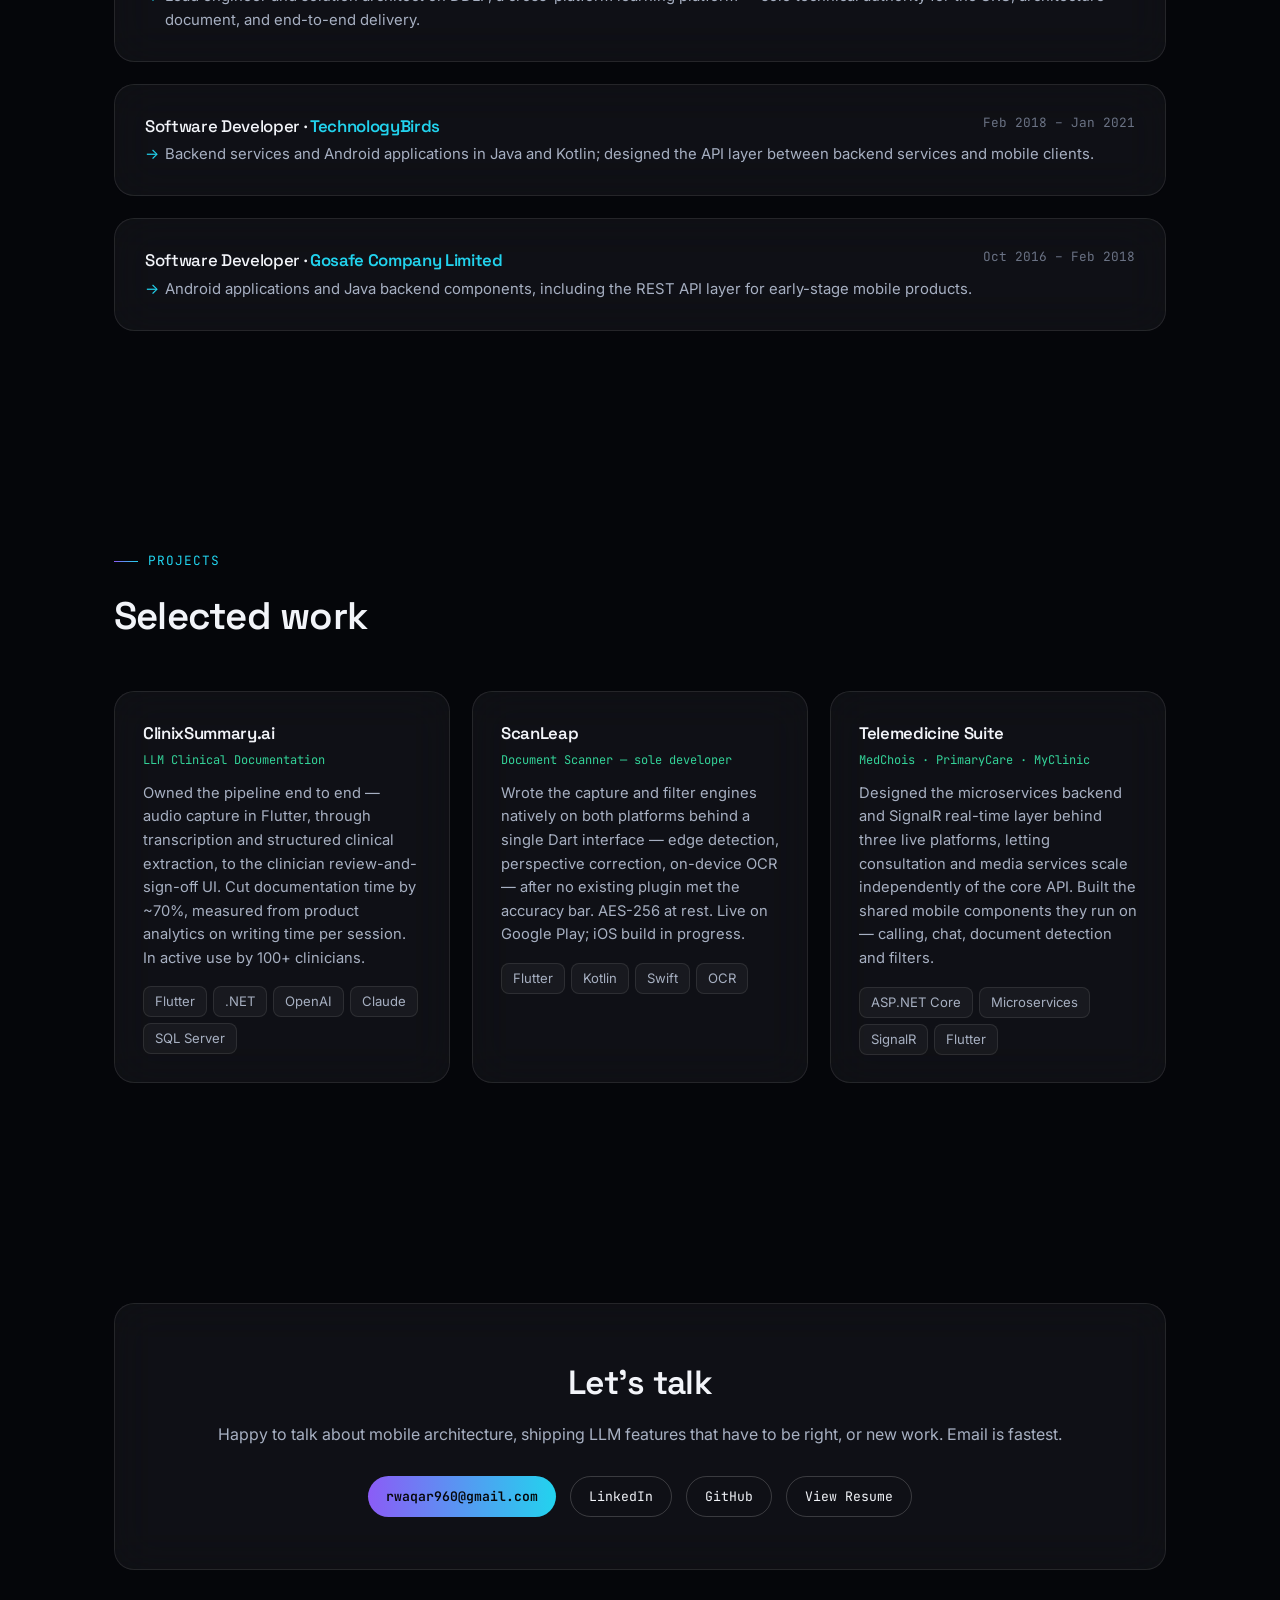
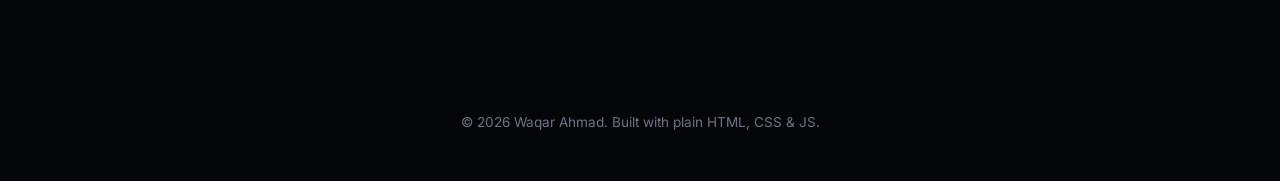
==== commit f6802c15: "Lead resume with the positioning line; neutral contact CTA The resume pitch opened on chronology, bu" ====
--- a/index.html
+++ b/index.html
@@ -274,7 +274,7 @@
     <div class="wrap">
       <div class="contact-box glass">
         <h2>Let's talk</h2>
-        <p>Happy to talk about mobile architecture, shipping LLM features that have to be right, or roles. Email is fastest.</p>
+        <p>Happy to talk about mobile architecture, shipping LLM features that have to be right, or new work. Email is fastest.</p>
         <div class="contact-links">
           <a href="mailto:rwaqar960@gmail.com" class="btn solid">rwaqar960@gmail.com</a>
           <a href="https://www.linkedin.com/in/waqar-ahmad-pk/" class="btn" target="_blank" rel="noopener">LinkedIn</a>
